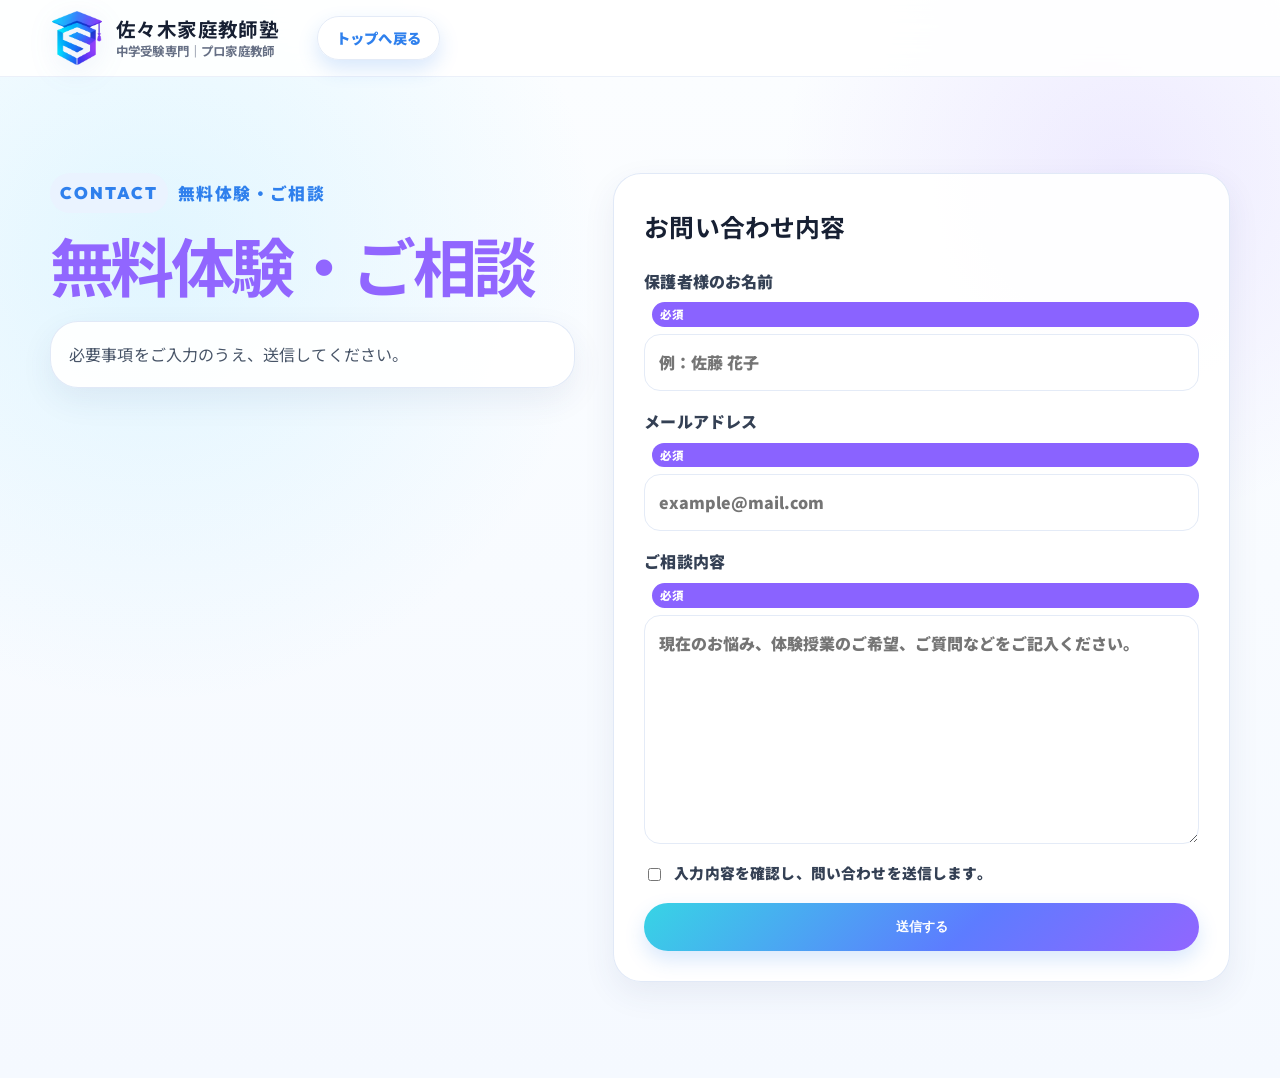
==== contact.html @ 63875e51 "Add files via upload" ====
<!DOCTYPE html>
<html lang="ja">
<head>
  <meta charset="UTF-8">
  <meta name="viewport" content="width=device-width, initial-scale=1.0, viewport-fit=cover">
  <title>無料体験・ご相談｜佐々木家庭教師塾</title>
  <meta name="description" content="佐々木家庭教師塾への無料体験・ご相談フォームです。中学受験の現在地や志望校、学習のお悩みをご相談ください。">
  <meta name="robots" content="noindex,follow">
  <link rel="preconnect" href="https://fonts.googleapis.com">
  <link rel="preconnect" href="https://fonts.gstatic.com" crossorigin>
  <link href="https://fonts.googleapis.com/css2?family=Noto+Sans+JP:wght@400;500;700;800;900&family=Outfit:wght@500;600;700;800;900&display=swap" rel="stylesheet">
  <link rel="icon" href="images/favicon.webp" type="image/png">
  <link rel="apple-touch-icon" href="images/favicon.webp">
  <link rel="stylesheet" href="css/style.css">
  <link rel="stylesheet" href="css/contact.css">
</head>
<body class="contact-page">
  <header class="site-header">
    <div class="container header-inner">
      <a href="index.html" class="brand" aria-label="トップへ戻る">
        <img src="images/logo-sasaki.webp" alt="" class="brand-mark" width="48" height="48" decoding="async">
        <span class="brand-text"><strong>佐々木家庭教師塾</strong><small>中学受験専門｜プロ家庭教師</small></span>
      </a>
      <a href="index.html" class="button button-small button-ghost">トップへ戻る</a>
    </div>
  </header>

  <main class="section contact-main">
    <div class="container contact-grid">
      <section class="contact-intro reveal">
        <p class="eyebrow"><span>CONTACT</span> 無料体験・ご相談</p>
        <h1><span>無料体験・ご相談</span></h1>
        <div class="contact-note">必要事項をご入力のうえ、送信してください。</div>
      </section>

      <section class="form-card reveal delay-1" aria-labelledby="form-title">
        <h2 id="form-title">お問い合わせ内容</h2>
        <form id="contact-form" class="contact-form" action="https://api.web3forms.com/submit" method="POST">
          <!-- Web3Formsで取得したAccess Keyに差し替えてください -->
          <input type="hidden" name="access_key" value="73016413-8241-427d-9954-6d50a6bc8e5d">
          <input type="hidden" name="subject" value="【佐々木家庭教師塾LP】無料体験・ご相談フォームからのお問い合わせ">
          <input type="hidden" name="from_name" value="佐々木家庭教師塾 LP">
          <input type="hidden" name="redirect" value="https://chugakujuken-sasaki.github.io/thanks.html">
          <input type="checkbox" name="botcheck" class="hp-field" tabindex="-1" autocomplete="off" aria-hidden="true">

          <label>保護者様のお名前<span>必須</span>
            <input type="text" name="name" required autocomplete="name" placeholder="例：佐藤 花子">
          </label>
          <label>メールアドレス<span>必須</span>
            <input type="email" name="email" required autocomplete="email" placeholder="example@mail.com">
          </label>
          <label>ご相談内容<span>必須</span>
            <textarea name="message" required rows="7" placeholder="現在のお悩み、体験授業のご希望、ご質問などをご記入ください。"></textarea>
          </label>
          <label class="check"><input type="checkbox" required> 入力内容を確認し、問い合わせを送信します。</label>
          <button type="submit" class="button button-primary">送信する</button>
          <p id="form-result" class="form-status" hidden aria-live="polite"></p>
</form>
      </section>
    </div>
  </main>
  <script src="js/script.js"></script>
</body>
</html>
---- css/style.css ----
:root{--bg:#fbfdff;--soft:#f2f7ff;--card:#fff;--text:#172033;--muted:#667085;--line:#e4ebf7;--blue:#2f80ed;--sky:#6ed7ff;--cyan:#22c7c9;--purple:#8a63ff;--orange:#ffb44d;--yellow:#ffe36d;--green:#46d39a;--shadow:0 20px 55px rgba(48,65,120,.12);--shadow-soft:0 12px 32px rgba(48,65,120,.08);--radius:28px;--container:1180px}*{box-sizing:border-box}html{scroll-behavior:smooth}body{margin:0;background:linear-gradient(180deg,#fbfdff 0%,#f7fbff 48%,#fff 100%);color:var(--text);font-family:"Noto Sans JP",system-ui,-apple-system,BlinkMacSystemFont,"Segoe UI",sans-serif;line-height:1.8;letter-spacing:.01em}img{max-width:100%;height:auto}a{color:inherit;text-decoration:none}p,h1,h2,h3{margin-top:0}p{color:var(--muted)}.container{width:min(calc(100% - 40px),var(--container));margin-inline:auto}.section{padding:96px 0;position:relative}.section-soft{background:linear-gradient(180deg,rgba(242,247,255,.72),rgba(255,255,255,.4))}.skip-link{position:absolute;left:12px;top:-60px;z-index:1000;background:#fff;padding:10px 14px;border-radius:12px;box-shadow:var(--shadow)}.skip-link:focus{top:12px}.site-header{position:sticky;top:0;z-index:100;background:rgba(255,255,255,.82);backdrop-filter:blur(18px);border-bottom:1px solid rgba(228,235,247,.75)}.header-inner{min-height:76px;display:flex;align-items:center;gap:22px}.brand{display:flex;align-items:center;gap:12px;min-width:245px}.brand-mark{width:48px;height:48px;filter:drop-shadow(0 8px 15px rgba(47,128,237,.16))}.brand-text{display:grid;line-height:1.25}.brand-text strong{font-size:1.22rem;letter-spacing:.02em}.brand-text small{margin-top:3px;color:var(--muted);font-size:.78rem;font-weight:700}.pc-nav{display:flex;align-items:center;gap:20px;margin-left:auto;color:#344054;font-size:.91rem;font-weight:800}.pc-nav a{position:relative;padding:8px 0}.pc-nav a:after{content:"";position:absolute;left:0;right:100%;bottom:2px;height:3px;border-radius:99px;background:linear-gradient(90deg,var(--blue),var(--purple));transition:right .25s ease}.pc-nav a:hover:after{right:0}.button{display:inline-flex;align-items:center;justify-content:center;gap:.5em;border:0;border-radius:999px;padding:15px 24px;background:linear-gradient(135deg,var(--blue),var(--purple));color:#fff;font-weight:900;box-shadow:0 14px 30px rgba(47,128,237,.25);transition:transform .2s ease,box-shadow .2s ease,filter .2s ease;cursor:pointer;line-height:1.35}.button:hover{transform:translateY(-2px);box-shadow:0 18px 38px rgba(47,128,237,.32);filter:saturate(1.08)}.button-small{padding:11px 18px;font-size:.9rem}.button-yellow{background:linear-gradient(135deg,#fff176,var(--yellow));color:#273047;box-shadow:0 14px 30px rgba(255,227,109,.28)}.button-ghost{background:#fff;color:var(--blue);border:1px solid var(--line);box-shadow:var(--shadow-soft)}.menu-toggle{display:none}.mobile-nav{display:none}.eyebrow,.section-label{display:inline-flex;align-items:center;gap:10px;margin-bottom:16px;color:var(--blue);font-size:.9rem;font-weight:900;letter-spacing:.08em}.eyebrow span{font-family:"Outfit",sans-serif;background:#eaf3ff;color:var(--blue);border-radius:999px;padding:5px 10px;letter-spacing:.12em}.section-label:before{content:"";width:34px;height:3px;border-radius:999px;background:linear-gradient(90deg,var(--blue),var(--purple))}.section-label.white{color:#fff}.section-label.white:before{background:#fff}.section-heading{max-width:850px;margin-bottom:38px}.section-heading h2,.philosophy-copy h2,.achievement-copy h2{font-size:clamp(2rem,3vw,3.35rem);line-height:1.32;letter-spacing:-.035em;margin-bottom:0}.section-heading span,.philosophy-copy h2 span,.achievement-copy h2 span,.contact-intro h1 span{color:var(--purple)}.hero{overflow:hidden;padding:80px 0 92px}.hero-bg-shape{position:absolute;inset:0;background:radial-gradient(circle at 9% 18%,rgba(110,215,255,.28),transparent 30%),radial-gradient(circle at 80% 18%,rgba(138,99,255,.18),transparent 28%),linear-gradient(180deg,#f7fbff 0%,#fff 100%);z-index:-2}.hero:after{content:"";position:absolute;right:-120px;top:130px;width:360px;height:360px;background:linear-gradient(135deg,rgba(255,228,109,.34),rgba(110,215,255,.22));clip-path:polygon(46% 0,100% 30%,82% 100%,9% 84%,0 22%);z-index:-1}.hero-grid{display:grid;grid-template-columns:minmax(0,1.04fr) minmax(420px,.96fr);gap:46px;align-items:center}.hero-copy h1{font-size:clamp(2.7rem,5vw,5.1rem);line-height:1.06;letter-spacing:-.065em;margin-bottom:22px;font-weight:900}.hero-copy h1 em{font-style:normal;color:var(--purple);font-weight:900}.hero-line{display:inline-block;white-space:nowrap}.hero-highlight{position:relative;z-index:1}.hero-highlight:after{content:"";position:absolute;left:-.1em;right:-.1em;bottom:.05em;height:.34em;background:rgba(255,227,109,.78);border-radius:999px;z-index:-1}.hero-lead{max-width:660px;font-size:1.09rem;color:#475467}.hero-stats{display:grid;grid-template-columns:repeat(3,minmax(0,1fr));gap:12px;margin:28px 0}.stat-card{display:flex;align-items:center;gap:12px;padding:14px;border:1px solid var(--line);border-radius:22px;background:rgba(255,255,255,.82);box-shadow:var(--shadow-soft)}.stat-icon-image{width:42px;height:42px;flex:0 0 42px}.stat-card strong{display:block;font-size:.84rem;color:#667085}.stat-card span{display:block;font-weight:900;line-height:1.35}.hero-actions{display:flex;flex-wrap:wrap;gap:14px;align-items:center}.action-note{margin:12px 0 0;font-size:.92rem}.visual-stage{position:relative;width:100%;isolation:isolate}.visual-bg,.visual-people{display:block;width:100%;height:auto}.visual-bg{position:relative;z-index:1}.visual-people{position:absolute;inset:0;z-index:2}.visual-stage-hero{max-width:720px;margin-inline:auto}.hero-visual{position:relative}.hero-visual-mobile{display:none}.visual-badge{position:absolute;z-index:4;background:#fff;border:1px solid var(--line);border-radius:999px;padding:9px 15px;font-weight:900;box-shadow:var(--shadow-soft);font-size:.9rem}.badge-1{left:8%;top:10%;color:var(--blue)}.badge-2{right:9%;top:17%;color:var(--purple)}.badge-3{right:20%;bottom:9%;color:#15936a}.concerns-grid,.strength-grid{display:grid;grid-template-columns:repeat(4,minmax(0,1fr));gap:18px}.strength-grid{grid-template-columns:repeat(3,minmax(0,1fr))}.mini-card,.strength-card,.subject-detail,.testimonial-card,.faq-list details,.form-card,.contact-note{background:rgba(255,255,255,.92);border:1px solid var(--line);border-radius:var(--radius);box-shadow:var(--shadow-soft)}.mini-card,.strength-card{padding:24px;transition:transform .25s ease,box-shadow .25s ease}.mini-card:hover,.strength-card:hover,.subject-detail:hover{transform:translateY(-4px);box-shadow:var(--shadow)}.mini-card h3,.strength-card h3{font-size:1.15rem;margin-bottom:10px}.mini-card p,.strength-card p{margin-bottom:0}.icon-wrap{width:62px;height:62px;border-radius:22px;display:grid;place-items:center;margin-bottom:18px}.icon-wrap.blue{background:#eaf3ff}.icon-wrap.cyan{background:#e8fbfb}.icon-wrap.purple{background:#f2efff}.icon-wrap.orange,.icon-wrap.gold{background:#fff5db}.icon-image{width:42px;height:42px;object-fit:contain}.featured{outline:3px solid rgba(255,227,109,.52)}.philosophy-grid{display:grid;grid-template-columns:1fr .88fr;gap:54px;align-items:center}.philosophy-copy>p{font-size:1.05rem}.feature-pills{display:flex;flex-wrap:wrap;gap:12px;margin-top:24px}.pill{display:inline-flex;align-items:center;gap:8px;padding:10px 14px;background:#fff;border:1px solid var(--line);border-radius:999px;font-weight:900;box-shadow:var(--shadow-soft)}.pill-icon{width:28px;height:28px}.visual-stage-philosophy{max-width:560px;margin:auto}.subject-accordion-grid{display:grid;grid-template-columns:repeat(2,minmax(0,1fr));gap:18px}.subject-detail{overflow:hidden;transition:transform .25s ease,box-shadow .25s ease}.subject-detail summary{display:flex;align-items:center;justify-content:space-between;gap:18px;cursor:pointer;list-style:none;padding:22px}.subject-detail summary::-webkit-details-marker{display:none}.subject-summary-main{display:flex;align-items:center;gap:14px}.subject-icon{width:56px;height:56px;object-fit:contain;filter:drop-shadow(0 8px 14px rgba(47,128,237,.12))}.subject-summary-main strong{display:block;font-size:1.5rem;line-height:1.12}.subject-summary-main em{display:block;margin-top:5px;color:var(--muted);font-style:normal;font-weight:800;font-size:.93rem}.detail-button{min-width:94px;display:inline-flex;align-items:center;justify-content:center;padding:9px 13px;border-radius:999px;color:var(--purple);background:#f4f0ff;font-weight:900;font-size:.84rem}.detail-button:before{content:attr(data-closed)}.subject-detail[open] .detail-button{color:#fff;background:linear-gradient(90deg,var(--blue),var(--purple))}.subject-detail[open] .detail-button:before{content:attr(data-open)}.subject-detail-body{padding:0 24px 24px;color:var(--muted)}.subject-detail-body p{margin-bottom:12px}.subject-detail-body ul{margin:0;padding-left:1.25em;color:#344054;font-weight:700}.subject-detail-body li+li{margin-top:6px}.achievements{background:linear-gradient(135deg,#f8fbff,#fff7df)}.achievement-wrap{display:grid;grid-template-columns:1.1fr .9fr;gap:34px;align-items:center}.school-list{font-weight:800;color:#344054;background:#fff;border:1px solid var(--line);border-radius:24px;padding:22px;box-shadow:var(--shadow-soft)}.achievement-stats{display:grid;grid-template-columns:repeat(2,minmax(0,1fr));gap:16px}.big-stat{padding:28px;background:#fff;border:1px solid var(--line);border-radius:28px;text-align:center;box-shadow:var(--shadow-soft)}.big-stat strong{display:block;font-family:"Outfit",sans-serif;font-size:clamp(3.5rem,8vw,6rem);line-height:.9;color:var(--blue)}.big-stat.accent strong{color:var(--purple)}.big-stat span{font-weight:900}.testimonial-list{display:grid;gap:18px}.testimonial-card{display:grid;grid-template-columns:120px 1fr;gap:22px;align-items:start;padding:24px;overflow:hidden}.testimonial-image{width:120px;height:120px;border-radius:999px;object-fit:cover;object-position:center bottom;box-shadow:0 0 0 1px var(--line);transform:scale(1.08) translateY(4px);transform-origin:center bottom;background:#fff}.testimonial-body h3{font-size:1.18rem;margin-bottom:8px}.testimonial-body p{margin-bottom:10px}.testimonial-label{display:inline-flex;color:var(--purple);font-weight:900}.faq-list{display:grid;gap:14px}.faq-list details{padding:0 22px}.faq-list summary{cursor:pointer;list-style:none;padding:20px 38px 20px 0;font-weight:900;position:relative}.faq-list summary::-webkit-details-marker{display:none}.faq-list summary:after{content:'+';position:absolute;right:0;top:50%;transform:translateY(-50%);font-size:1.7rem;color:var(--purple);font-family:"Outfit",sans-serif}.faq-list details[open] summary:after{content:'−'}.faq-list details p{padding-bottom:20px;margin:0}.cta-footer{background:linear-gradient(110deg,var(--blue),var(--purple));color:#fff;overflow:hidden}.cta-inner{display:grid;grid-template-columns:210px 1fr auto;gap:28px;align-items:center;min-height:255px;padding-block:34px}.cta-illustration{position:relative;height:100%}.cta-illustration img{position:absolute;left:0;bottom:-34px;width:210px;max-width:none}.cta-copy h2{font-size:clamp(1.8rem,2.5vw,3rem);line-height:1.25;margin-bottom:16px;color:#fff}.cta-copy p{color:#fff}.cta-tags{display:flex;flex-wrap:wrap;gap:10px}.cta-tags span{background:rgba(255,255,255,.16);padding:9px 13px;border-radius:999px;font-weight:900}.cta-actions{display:flex;flex-direction:column;gap:12px;align-items:flex-end}.text-link{color:#fff;text-decoration:underline;text-underline-offset:4px;font-weight:800}.copyright{margin:0;padding:0 20px 22px;text-align:center;color:rgba(255,255,255,.7);font-size:.82rem}.reveal{opacity:1;transform:none;transition:opacity .7s ease,transform .7s ease}.js-enabled .reveal:not(.is-visible){opacity:0;transform:translateY(24px)}.reveal.delay-1{transition-delay:.13s}.reveal.is-visible{opacity:1;transform:none}.contact-main{min-height:calc(100vh - 76px);background:radial-gradient(circle at 12% 18%,rgba(110,215,255,.22),transparent 32%),linear-gradient(180deg,#fbfdff,#f4f8ff)}.contact-grid{display:grid;grid-template-columns:.9fr 1.1fr;gap:38px;align-items:start}.contact-intro h1{font-size:clamp(2.35rem,5vw,4.4rem);line-height:1.12;letter-spacing:-.055em;margin-bottom:20px}.contact-intro p{font-size:1.05rem}.contact-note{padding:18px;color:#475467}.form-card{padding:30px}.form-card h2{font-size:1.55rem;margin-bottom:18px}.contact-form{display:grid;gap:16px}.contact-form label{display:grid;gap:7px;font-weight:900;color:#344054}.contact-form label span{display:inline-block;margin-left:8px;color:#fff;background:var(--purple);border-radius:999px;padding:2px 8px;font-size:.72rem;vertical-align:middle}.contact-form input,.contact-form textarea,.contact-form select{width:100%;border:1px solid var(--line);border-radius:16px;background:#fff;padding:13px 14px;font:inherit;color:var(--text);outline:none;transition:border .2s ease,box-shadow .2s ease}.contact-form input:focus,.contact-form textarea:focus,.contact-form select:focus{border-color:var(--blue);box-shadow:0 0 0 4px rgba(47,128,237,.12)}.form-row{display:grid;grid-template-columns:1fr 1fr;gap:14px}.check{display:flex!important;grid-template-columns:auto 1fr!important;align-items:flex-start;gap:10px!important;font-size:.92rem}.check input{width:auto;margin-top:.5em}.hp-field{display:none!important}.form-help{font-size:.86rem;margin:0}.contact-page .site-header{position:sticky}@media (max-width:1100px){.pc-nav,.header-cta{display:none}.menu-toggle{display:inline-flex;flex-direction:column;gap:5px;justify-content:center;align-items:center;margin-left:auto;width:46px;height:46px;border:1px solid var(--line);border-radius:16px;background:#fff}.menu-toggle span{width:20px;height:2px;background:#243047;border-radius:99px;transition:.25s}.menu-toggle[aria-expanded="true"] span:nth-child(1){transform:translateY(7px) rotate(45deg)}.menu-toggle[aria-expanded="true"] span:nth-child(2){opacity:0}.menu-toggle[aria-expanded="true"] span:nth-child(3){transform:translateY(-7px) rotate(-45deg)}.mobile-nav{display:none;flex-direction:column;padding:8px 20px 18px;background:rgba(255,255,255,.96);border-top:1px solid var(--line)}.mobile-nav.is-open{display:flex}.mobile-nav a{padding:13px 4px;border-bottom:1px solid #eef2fb;font-weight:900}.mobile-cta{margin-top:10px;text-align:center;border-radius:999px;background:linear-gradient(135deg,var(--blue),var(--purple));color:#fff!important}.hero-grid,.philosophy-grid,.achievement-wrap,.cta-inner,.contact-grid{grid-template-columns:1fr}.hero-copy{max-width:780px}.hero-visual-desktop{max-width:720px;margin:auto}.concerns-grid{grid-template-columns:repeat(2,minmax(0,1fr))}.cta-actions{align-items:flex-start}.cta-illustration{height:170px}.cta-illustration img{width:178px;bottom:-20px}}@media (max-width:760px){.container{width:min(calc(100% - 28px),var(--container))}.section{padding:68px 0}.header-inner{min-height:66px}.brand{min-width:0}.brand-mark{width:42px;height:42px}.brand-text strong{font-size:1.02rem}.brand-text small{font-size:.7rem}.hero{padding:56px 0 70px}.hero-grid{gap:20px}.hero-copy h1{font-size:clamp(2.35rem,10.4vw,3.9rem);line-height:1.08;letter-spacing:-.06em}.hero-lead{font-size:1rem}.hero-visual-desktop{display:none}.hero-visual-mobile{display:block;margin:20px 0}.hero-stats,.concerns-grid,.strength-grid,.subject-accordion-grid,.achievement-stats{grid-template-columns:1fr}.stat-card{padding:12px}.hero-actions{display:grid;grid-template-columns:1fr}.button{width:100%;padding:15px 18px}.section-heading h2,.philosophy-copy h2,.achievement-copy h2{font-size:clamp(1.85rem,7.7vw,2.65rem)}.mini-card,.strength-card{padding:20px;border-radius:24px}.subject-detail summary{align-items:flex-start;flex-direction:column;padding:18px}.detail-button{width:100%}.subject-detail-body{padding:0 18px 20px}.testimonial-card{grid-template-columns:82px 1fr;gap:14px;padding:16px;border-radius:24px}.testimonial-image{width:82px;height:82px}.testimonial-body h3{font-size:1.02rem}.testimonial-body p{font-size:.92rem;line-height:1.65}.testimonial-label{font-size:.86rem}.cta-inner{padding-block:28px}.cta-illustration{display:none}.cta-tags span{font-size:.88rem}.form-card{padding:20px}.form-row{grid-template-columns:1fr}.contact-intro h1{font-size:clamp(2.15rem,10vw,3.2rem)}}@media (max-width:390px){.hero-copy h1{font-size:2.18rem}.hero-line{white-space:normal}.brand-text small{display:none}.subject-summary-main strong{font-size:1.28rem}.subject-icon{width:48px;height:48px}}@media (prefers-reduced-motion:reduce){*,*:before,*:after{scroll-behavior:auto!important;transition:none!important;animation:none!important}.reveal,.js-enabled .reveal:not(.is-visible){opacity:1;transform:none}}

/* refinement patch: 2026-05-08 */
.keep-line{display:inline-block;color:inherit!important;white-space:nowrap}.accent-text{color:var(--purple)!important}.sp-only{display:none}.hero-copy h1{letter-spacing:-.038em;font-feature-settings:"palt" 1;line-height:1.08}.hero-highlight:after{display:none}.hero-copy h1 em{letter-spacing:-.025em}.hero-grid{grid-template-columns:minmax(0,1.02fr) minmax(390px,.98fr);gap:58px}.hero-copy{position:relative;z-index:3}.hero-visual{z-index:1}.hero-visual-desktop{padding-top:16px}.visual-stage-hero{max-width:650px}.visual-badge{display:none!important}.hero-lead .keep-line{margin-right:.12em}.button{position:relative;overflow:hidden;box-shadow:0 9px 20px rgba(47,128,237,.18)}.button:hover{box-shadow:0 12px 26px rgba(47,128,237,.24)}.button-primary:after,.button-yellow:after{content:"";position:absolute;inset:-35% auto -35% -45%;width:38%;transform:skewX(-22deg);background:linear-gradient(90deg,transparent,rgba(255,255,255,.55),transparent);opacity:0;transition:left .55s ease,opacity .2s ease}.button-primary:hover:after,.button-yellow:hover:after{left:120%;opacity:1}.button-primary{animation:ctaFloat 3.8s ease-in-out infinite}.button-primary:hover{animation-play-state:paused}.hero-actions{margin-bottom:16px}.action-note{margin-top:0}.subject-accordion-grid{align-items:start}.subject-detail{align-self:start}.subject-detail:hover{transform:translateY(-2px);box-shadow:0 12px 30px rgba(48,65,120,.09)}.subject-detail[open]{box-shadow:0 16px 38px rgba(48,65,120,.12)}.big-stat strong{font-variant-numeric:tabular-nums;display:inline-block;min-width:2.35em;transition:transform .25s ease}.big-stat.is-counted strong{transform:translateY(-2px)}@keyframes ctaFloat{0%,100%{transform:translateY(0)}50%{transform:translateY(-2px)}}@media (max-width:1100px){.hero-grid{gap:30px}.hero-visual-desktop{max-width:640px}.visual-stage-hero{max-width:620px}}@media (max-width:760px){.hero-copy h1{letter-spacing:-.036em}.hero-lead{line-height:1.85}.hero-lead .keep-line{display:inline}.hero-visual-mobile{margin:22px auto 18px;max-width:520px;clear:both}.section-heading h2 .keep-line{display:inline-block}.button-primary{animation:none}.button{box-shadow:0 7px 17px rgba(47,128,237,.16)}.button:hover{box-shadow:0 9px 20px rgba(47,128,237,.2)}}@media (max-width:430px){.hero-copy h1{font-size:clamp(2.28rem,9.9vw,3.1rem);letter-spacing:-.032em}.hero-line{white-space:nowrap}.section-heading h2{line-height:1.42}.section-heading h2 .keep-line{white-space:normal}.section-heading h2 .accent-text{display:inline-block;white-space:nowrap}.concerns .section-heading h2 .keep-line:first-child{white-space:nowrap;font-size:.92em}.concerns .section-heading h2{font-size:clamp(1.72rem,7vw,2.2rem)}}@media (max-width:370px){.hero-line{white-space:normal}.concerns .section-heading h2 .keep-line:first-child{white-space:normal}}@media (prefers-reduced-motion:reduce){.button-primary{animation:none!important}.button-primary:after,.button-yellow:after{display:none!important}}
@media (max-width:430px){.concerns .section-heading h2 .keep-line:last-child{white-space:nowrap}}


/* refinement patch: 2026-05-08 v4 */
/* CTA: normal state shines every few seconds; hover slowly sinks like a soft press. */
.button-primary,
.button-yellow,
.header-cta,
.mobile-cta{
  position:relative;
  overflow:hidden;
  transform:translateY(0);
  transition:transform .48s cubic-bezier(.2,.8,.2,1), box-shadow .48s ease, filter .48s ease;
}
.button-primary,
.header-cta{
  animation:none!important;
}
.button-primary::after,
.button-yellow::after,
.header-cta::after,
.mobile-cta::after{
  content:"";
  position:absolute;
  top:-42%;
  bottom:-42%;
  left:-55%;
  width:38%;
  transform:skewX(-22deg);
  background:linear-gradient(90deg,transparent,rgba(255,255,255,.62),transparent);
  opacity:0;
  pointer-events:none;
  animation:ctaShine 5.8s ease-in-out infinite;
}
.header-cta::after,
.mobile-cta::after{background:linear-gradient(90deg,transparent,rgba(255,255,255,.5),transparent)}
.button-primary:hover,
.button-yellow:hover,
.header-cta:hover,
.mobile-cta:hover{
  transform:translateY(2px);
  box-shadow:0 6px 15px rgba(47,128,237,.18);
  filter:saturate(1.03);
}
.button-yellow:hover{box-shadow:0 6px 15px rgba(255,186,66,.18)}
.button-primary:hover::after,
.button-yellow:hover::after,
.header-cta:hover::after,
.mobile-cta:hover::after{
  animation-play-state:paused;
  opacity:0;
}
@keyframes ctaShine{
  0%,68%{left:-55%;opacity:0}
  74%{opacity:.72}
  86%{left:120%;opacity:0}
  100%{left:120%;opacity:0}
}

/* Achievement counters: keep numeric glyphs visually centered while counting. */
.achievement-stats{align-items:stretch}
.big-stat{
  display:flex;
  flex-direction:column;
  align-items:center;
  justify-content:center;
}
.big-stat strong{
  display:block!important;
  width:3ch;
  min-width:0!important;
  margin-inline:auto;
  text-align:center;
  font-variant-numeric:tabular-nums;
  letter-spacing:-.025em;
  transform:translateX(0);
}
.big-stat span{
  display:block;
  width:100%;
  text-align:center;
}
.big-stat.is-counted strong{transform:translateY(-2px)}

/* Web3Forms contact status */
.form-status{
  margin:14px 0 0;
  padding:12px 14px;
  border-radius:16px;
  background:#f4f8ff;
  color:#344054;
  border:1px solid var(--line);
  font-weight:800;
}
.form-status.is-success{background:#ecfff7;color:#107a55;border-color:#b8f2d8}
.form-status.is-error{background:#fff4f4;color:#b42318;border-color:#ffd0d0}
.form-card .setup-note{
  margin-top:14px;
  font-size:.86rem;
  line-height:1.65;
  color:#667085;
}
@media (max-width:760px){
  .button-primary::after,.button-yellow::after,.header-cta::after,.mobile-cta::after{animation-duration:6.6s}
}
@media (prefers-reduced-motion:reduce){
  .button-primary::after,.button-yellow::after,.header-cta::after,.mobile-cta::after{animation:none!important;display:none!important}
  .button-primary:hover,.button-yellow:hover,.header-cta:hover,.mobile-cta:hover{transform:none!important}
}


/* visual refresh patch: 2026-05-08 v5 */
:root{
  --teal:#37d4e5;
  --indigo:#5d7cff;
  --violet:#9166ff;
  --magenta:#ca64ff;
}
body{
  background:
    radial-gradient(circle at 14% 10%, rgba(83,215,240,.12), transparent 20%),
    radial-gradient(circle at 86% 8%, rgba(145,102,255,.10), transparent 20%),
    linear-gradient(180deg,#fbfdff 0%,#f7fbff 46%,#fff 100%);
}
.site-header{
  background:rgba(255,255,255,.88);
  backdrop-filter:blur(20px);
}
.brand-mark{
  filter:drop-shadow(0 10px 16px rgba(72,126,255,.14));
}
.button,
.header-cta,
.mobile-cta{
  background:linear-gradient(135deg,var(--teal) 0%, var(--indigo) 58%, var(--violet) 100%);
}
.button-ghost{
  background:rgba(255,255,255,.92);
}
.button-yellow{
  background:linear-gradient(135deg,#ffe86a 0%, #ffc748 100%);
  box-shadow:0 14px 30px rgba(255,201,72,.25);
}
.hero,.philosophy,.cta-footer{position:relative;overflow:hidden;isolation:isolate;}
.hero .container,.philosophy .container,.cta-footer .container{position:relative;z-index:2;}
.levelup-layer{position:absolute;inset:0;z-index:1;pointer-events:none;}
.pixel-arrow{
  position:absolute;
  width:84px;
  height:84px;
  opacity:.16;
  filter:drop-shadow(0 4px 10px rgba(82,104,186,.1));
  animation:pixelLift 12.5s ease-in-out infinite;
  will-change:transform,opacity;
}
.pixel-arrow::before{
  content:"";
  position:absolute;
  left:0;top:0;
  width:10px;height:10px;
  border-radius:2px;
  background:currentColor;
  box-shadow:
    12px 12px 0 currentColor,
    24px 24px 0 currentColor,
    36px 36px 0 currentColor,
    36px 24px 0 currentColor,
    36px 12px 0 currentColor,
    48px 24px 0 currentColor,
    60px 24px 0 currentColor,
    24px 36px 0 currentColor,
    24px 48px 0 currentColor;
}
.pixel-arrow.mint{color:rgba(55,212,229,.82);}
.pixel-arrow.violet{color:rgba(172,111,255,.78);}
.arrow-hero-1{left:60%;top:8%;animation-delay:-1.8s;transform:scale(1.05);}
.arrow-hero-2{right:5%;bottom:15%;animation-delay:-6s;transform:scale(.92);}
.arrow-hero-3{left:8%;bottom:17%;animation-delay:-9.2s;transform:scale(.72);}
.arrow-philo-1{right:9%;top:12%;animation-delay:-3.3s;transform:scale(.82);}
.arrow-philo-2{left:4%;bottom:14%;animation-delay:-7.6s;transform:scale(.7);}
.arrow-footer-1{left:6%;top:18%;animation-delay:-2.8s;transform:scale(.72);opacity:.14;}
.arrow-footer-2{right:7%;bottom:14%;animation-delay:-8.5s;transform:scale(.88);opacity:.15;}
@keyframes pixelLift{
  0%{transform:translate3d(-10px,14px,0) scale(var(--s,1));opacity:0;}
  16%{opacity:.09;}
  50%{opacity:.22;}
  100%{transform:translate3d(14px,-14px,0) scale(calc(var(--s,1) * 1.03));opacity:0;}
}
.hero-bg-shape{
  background:
    radial-gradient(circle at 9% 18%,rgba(110,215,255,.22),transparent 30%),
    radial-gradient(circle at 76% 18%,rgba(138,99,255,.16),transparent 28%),
    linear-gradient(180deg,#f8fbff 0%,#fff 100%);
}
.hero:after{
  width:380px;height:380px;right:-136px;top:118px;
  background:linear-gradient(135deg,rgba(120,234,242,.16),rgba(145,102,255,.14));
  opacity:.9;
}
.visual-stage-hero,
.visual-stage-philosophy{
  overflow:visible;
}
.visual-stage-hero::before,
.visual-stage-philosophy::before,
.visual-stage-hero::after,
.visual-stage-philosophy::after{
  content:"";
  position:absolute;
  inset:0;
  pointer-events:none;
}
.visual-stage-hero::before{
  inset:12% 9% 12% 11%;
  z-index:0;
  clip-path:polygon(16% 8%, 82% 2%, 96% 18%, 88% 88%, 26% 96%, 6% 74%, 4% 24%);
  background:
    radial-gradient(circle at 25% 45%, rgba(84,217,232,.42), transparent 34%),
    radial-gradient(circle at 74% 18%, rgba(141,103,255,.28), transparent 30%),
    linear-gradient(135deg, rgba(109,219,241,.12), rgba(255,255,255,.05));
}
.visual-stage-hero::after{
  inset:18% 13% 16% 15%;
  z-index:0;
  clip-path:polygon(20% 8%, 80% 4%, 90% 22%, 84% 80%, 30% 92%, 10% 68%, 8% 22%);
  background:
    linear-gradient(135deg, rgba(255,255,255,.55), rgba(207,244,255,.12)),
    radial-gradient(circle at 55% 22%, rgba(255,255,255,.7), transparent 22%);
  opacity:.9;
}
.visual-stage-philosophy::before{
  inset:14% 8% 12% 12%;
  z-index:0;
  clip-path:polygon(12% 14%, 74% 6%, 94% 22%, 88% 86%, 30% 94%, 10% 72%, 4% 32%);
  background:
    radial-gradient(circle at 28% 45%, rgba(84,217,232,.32), transparent 35%),
    radial-gradient(circle at 74% 16%, rgba(141,103,255,.24), transparent 26%),
    linear-gradient(135deg, rgba(109,219,241,.12), rgba(255,255,255,.05));
}
.visual-stage-philosophy::after{
  inset:20% 14% 16% 16%;
  z-index:0;
  clip-path:polygon(18% 12%, 78% 8%, 88% 24%, 82% 78%, 34% 88%, 12% 66%, 8% 26%);
  background:
    linear-gradient(135deg, rgba(255,255,255,.52), rgba(207,244,255,.08)),
    radial-gradient(circle at 50% 20%, rgba(255,255,255,.64), transparent 24%);
  opacity:.9;
}
.visual-bg{
  z-index:1;
  opacity:.96;
  filter:drop-shadow(0 16px 28px rgba(82,108,180,.1));
}
.hero-people,.philosophy-people{
  z-index:2;
  filter:drop-shadow(0 14px 24px rgba(55,75,130,.12));
}
.stat-card,
.pill,
.school-list,
.big-stat,
.mini-card,
.strength-card,
.subject-detail,
.testimonial-card,
.faq-list details,
.form-card,
.contact-note{
  border-color:rgba(222,231,247,.9);
}
.icon-wrap{
  box-shadow:inset 0 0 0 1px rgba(102,136,230,.06);
}
.icon-wrap.blue{background:linear-gradient(180deg,#eef8ff,#f8fbff);}
.icon-wrap.cyan{background:linear-gradient(180deg,#e9fbff,#fbfdff);}
.icon-wrap.purple{background:linear-gradient(180deg,#f2efff,#fbfaff);}
.icon-wrap.orange,
.icon-wrap.gold{background:linear-gradient(180deg,#fff7df,#fffdf7);}
.subject-detail[open] .detail-button{
  background:linear-gradient(135deg,var(--teal),var(--violet));
}
.section-label:before,
.pc-nav a:after{
  background:linear-gradient(90deg,var(--teal),var(--violet));
}
.achievement-copy h2 span,
.section-heading span,
.philosophy-copy h2 span,
.contact-intro h1 span,
.accent-text{color:var(--violet)!important;}
.achievements{
  background:linear-gradient(180deg,#fbfdff,#fff);
}
.cta-footer{
  background:linear-gradient(92deg,#43d5dd 0%, #4587ff 37%, #8665ff 72%, #c468ff 100%);
}
.cta-footer::before{
  content:"";
  position:absolute;
  inset:0;
  z-index:0;
  background:
    radial-gradient(circle at 16% 18%, rgba(255,255,255,.16), transparent 24%),
    radial-gradient(circle at 84% 18%, rgba(255,255,255,.18), transparent 20%),
    linear-gradient(180deg, rgba(255,255,255,.08), rgba(255,255,255,0));
}
.cta-tags span{
  background:rgba(255,255,255,.15);
  border:1px solid rgba(255,255,255,.18);
}
.copyright{position:relative;z-index:1;color:rgba(255,255,255,.8);}
.contact-main{
  background:
    radial-gradient(circle at 12% 18%,rgba(110,215,255,.18),transparent 32%),
    radial-gradient(circle at 88% 10%,rgba(145,102,255,.12),transparent 24%),
    linear-gradient(180deg,#fbfdff,#f5f9ff);
}
@media (max-width:1100px){
  .arrow-hero-1{left:68%;top:6%;}
  .arrow-hero-2{right:3%;bottom:18%;}
}
@media (max-width:760px){
  .pixel-arrow{width:66px;height:66px;opacity:.12;}
  .pixel-arrow::before{width:8px;height:8px;box-shadow:10px 10px 0 currentColor,20px 20px 0 currentColor,30px 30px 0 currentColor,30px 20px 0 currentColor,30px 10px 0 currentColor,40px 20px 0 currentColor,50px 20px 0 currentColor,20px 30px 0 currentColor,20px 40px 0 currentColor;}
  .arrow-hero-1{left:auto;right:4%;top:13%;}
  .arrow-hero-2{display:none;}
  .arrow-hero-3{left:2%;bottom:20%;}
  .arrow-philo-2{display:none;}
  .visual-stage-hero::before{inset:12% 7% 10% 9%;}
  .visual-stage-hero::after{inset:18% 12% 15% 13%;}
  .visual-stage-philosophy::before{inset:13% 8% 12% 10%;}
  .visual-stage-philosophy::after{inset:20% 13% 16% 14%;}
  .cta-footer{background:linear-gradient(108deg,#43d5dd 0%, #4b89ff 43%, #8a66ff 74%, #c468ff 100%);}
}
@media (prefers-reduced-motion:reduce){
  .pixel-arrow{animation:none!important;opacity:.12!important;}
}

/* fix arrow scaling values */
.arrow-hero-1{--s:1.05;}
.arrow-hero-2{--s:.92;}
.arrow-hero-3{--s:.72;}
.arrow-philo-1{--s:.82;}
.arrow-philo-2{--s:.7;}
.arrow-footer-1{--s:.72;}
.arrow-footer-2{--s:.88;}


/* refinement patch v6: clearer NE arrows + logo refresh + softer character backdrops */
.pixel-arrow{
  opacity:.12;
}
.pixel-arrow::before{
  left:0;
  top:48px;
  width:12px;
  height:12px;
  border-radius:2px;
  background:currentColor;
  box-shadow:
    12px -12px 0 currentColor,
    24px -24px 0 currentColor,
    36px -36px 0 currentColor,
    48px -48px 0 currentColor,
    48px -36px 0 currentColor,
    48px -24px 0 currentColor,
    60px -48px 0 currentColor,
    72px -48px 0 currentColor,
    60px -36px 0 currentColor,
    36px -48px 0 currentColor;
}
.visual-stage-hero::before,
.visual-stage-hero::after,
.visual-stage-philosophy::before,
.visual-stage-philosophy::after{
  content:none;
}
.visual-bg{
  filter:drop-shadow(0 14px 26px rgba(68,92,170,.08));
  opacity:1;
}
.brand-mark{
  filter:drop-shadow(0 8px 14px rgba(77,108,190,.12));
}
@media (max-width:760px){
  .pixel-arrow::before{
    top:40px;
    width:10px;
    height:10px;
    box-shadow:
      10px -10px 0 currentColor,
      20px -20px 0 currentColor,
      30px -30px 0 currentColor,
      40px -40px 0 currentColor,
      40px -30px 0 currentColor,
      40px -20px 0 currentColor,
      50px -40px 0 currentColor,
      60px -40px 0 currentColor,
      50px -30px 0 currentColor,
      30px -40px 0 currentColor;
  }
}


/* v7 asset refresh: generated hero/philosophy backdrops + clearer animated arrows */
.brand-mark{width:54px;height:54px;object-fit:contain;}
.visual-bg.hero-bg,.visual-bg.philosophy-bg{width:100%;height:auto;object-fit:contain;}
.visual-stage-hero{max-width:700px;}
.visual-stage-philosophy{max-width:580px;}
.hero-people,.philosophy-people{filter:drop-shadow(0 14px 24px rgba(55,75,130,.10));}
.pixel-arrow{width:138px;height:68px;opacity:.20;background:linear-gradient(90deg, rgba(62,215,229,.0) 0%, rgba(62,215,229,.18) 18%, rgba(75,138,255,.20) 62%, rgba(191,104,255,.16) 100%);clip-path:polygon(0 36%, 58% 36%, 58% 14%, 100% 50%, 58% 86%, 58% 64%, 0 64%);border-radius:20px;filter:drop-shadow(0 8px 16px rgba(85,109,189,.10));animation:floatArrow 8.5s ease-in-out infinite;}
.pixel-arrow::before,.pixel-arrow::after{content:"";position:absolute;}
.pixel-arrow::before{left:-6px;top:29px;width:58px;height:10px;background:linear-gradient(90deg, rgba(255,255,255,0), rgba(255,255,255,.38), rgba(255,255,255,0));border-radius:999px;opacity:.45;}
.pixel-arrow::after{left:-16px;top:26px;width:38px;height:16px;background:radial-gradient(circle at 6px 8px, rgba(255,255,255,.44) 0 3px, transparent 3.5px),radial-gradient(circle at 18px 8px, rgba(255,255,255,.28) 0 2.6px, transparent 3px),radial-gradient(circle at 30px 8px, rgba(255,255,255,.16) 0 2px, transparent 2.5px);}
.pixel-arrow.mint,.pixel-arrow.violet{color:transparent;}
.arrow-hero-1,.arrow-hero-2,.arrow-hero-3,.arrow-philo-1,.arrow-philo-2,.arrow-footer-1,.arrow-footer-2{transform:rotate(-45deg) scale(var(--s,1));}
.arrow-hero-1{left:63%;top:8%;--s:1.0;--o:.18;}
.arrow-hero-2{right:4%;bottom:18%;--s:.76;--o:.15;opacity:.16;}
.arrow-hero-3{left:6%;bottom:16%;--s:.64;--o:.13;opacity:.14;}
.arrow-philo-1{right:8%;top:12%;--s:.78;--o:.15;opacity:.16;}
.arrow-philo-2{left:5%;bottom:12%;--s:.60;--o:.12;opacity:.13;}
.arrow-footer-1{left:8%;top:18%;--s:.62;--o:.14;opacity:.15;}
.arrow-footer-2{right:8%;bottom:18%;--s:.72;--o:.13;opacity:.14;}
@keyframes floatArrow{0%,100%{transform:rotate(-45deg) translate3d(0,0,0) scale(var(--s,1));opacity:var(--o,.18);}50%{transform:rotate(-45deg) translate3d(10px,-10px,0) scale(calc(var(--s,1) * 1.03));opacity:calc(var(--o,.18) + .05);}}
@media (max-width:760px){.brand-mark{width:46px;height:46px;}.pixel-arrow{width:100px;height:50px;opacity:.14;}.pixel-arrow::before{top:21px;width:42px;height:8px;}.pixel-arrow::after{top:18px;left:-10px;width:26px;height:12px;}.arrow-hero-2,.arrow-philo-2{display:none;}.arrow-hero-1{right:2%;left:auto;top:12%;}.arrow-hero-3{left:2%;bottom:14%;}}


/* v8 final client check adjustments */
.featured{outline:none!important;}
.strength-grid .strength-card:first-child{outline:none!important;}
.visual-bg.hero-bg{
  transform:none;
}
.visual-bg.philosophy-bg{
  transform:translate(-11%,8%) scale(1.08);
  transform-origin:center;
}
@media (max-width:760px){
  .visual-bg.philosophy-bg{transform:translate(-8%,10%) scale(1.12);}
}


/* v9 modal + philosophy layering fix */
.philosophy-grid{position:relative;}
.philosophy-copy,.achievement-copy,.section-heading{position:relative;z-index:2;}
.philosophy-visual{position:relative;z-index:1;overflow:hidden;}
.visual-stage-philosophy{overflow:hidden;isolation:isolate;}
.visual-bg.philosophy-bg{transform:translate(-6%,8%) scale(1.04);transform-origin:center;}
.philosophy-people{z-index:2;}
@media (max-width:760px){
  .visual-bg.philosophy-bg{transform:translate(-4%,8%) scale(1.08);}
}


/* v11 performance: background arrow animation removed */
.levelup-layer,.pixel-arrow{display:none!important;animation:none!important;}
.visual-bg.hero-bg,.visual-bg.philosophy-bg{will-change:auto;}

/* v12 restore philosophy layout sizing */
.visual-stage-philosophy{max-width:580px;}
.visual-bg.philosophy-bg{width:100%;height:auto;object-fit:contain;transform:translate(-6%,8%) scale(1.04);transform-origin:center;}
.visual-people.philosophy-people{width:100%;height:auto;}
@media (max-width:760px){.visual-bg.philosophy-bg{transform:translate(-4%,8%) scale(1.08);}}

/* v13 philosophy layout fix */
.philosophy{overflow:visible;}
.philosophy-grid{align-items:center;}
.philosophy-visual{position:relative;z-index:1;overflow:visible !important;}
.visual-stage-philosophy{max-width:580px;overflow:visible !important;isolation:isolate;padding:16px 20px 34px 22px;}
.visual-bg.philosophy-bg{width:100%;height:auto;object-fit:contain;transform:translate(0,4%) scale(1.01);transform-origin:center;filter:drop-shadow(0 16px 28px rgba(82,108,180,.10));}
.visual-people.philosophy-people{width:100%;height:auto;}
@media (max-width:760px){.visual-stage-philosophy{padding:10px 12px 26px 14px;}.visual-bg.philosophy-bg{transform:translate(0,4%) scale(1.02);}}

/* v14 mobile hero stats fix */
@media (max-width: 760px){
  .hero-stats{
    display:grid !important;
    grid-template-columns:1fr !important;
    gap:12px !important;
    width:100% !important;
    margin:24px 0 !important;
  }
  .hero-stats .stat-card{
    display:grid !important;
    grid-template-columns:52px minmax(0,1fr) !important;
    align-items:center !important;
    width:100% !important;
    min-width:0 !important;
    padding:14px 16px !important;
    border-radius:22px !important;
    overflow:visible !important;
  }
  .hero-stats .stat-card > div{
    min-width:0 !important;
    display:block !important;
  }
  .hero-stats .stat-card strong,
  .hero-stats .stat-card span{
    display:block !important;
    writing-mode:horizontal-tb !important;
    text-orientation:mixed !important;
    white-space:normal !important;
    word-break:keep-all !important;
    overflow-wrap:normal !important;
    line-height:1.45 !important;
    letter-spacing:.01em !important;
  }
  .hero-stats .stat-card strong{
    font-size:.82rem !important;
    color:#667085 !important;
  }
  .hero-stats .stat-card span{
    font-size:1rem !important;
    font-weight:900 !important;
  }
  .hero-stats .stat-icon-image{
    width:42px !important;
    height:42px !important;
    flex:none !important;
  }
}
@media (max-width: 390px){
  .hero-stats .stat-card{
    grid-template-columns:48px minmax(0,1fr) !important;
    padding:13px 14px !important;
  }
  .hero-stats .stat-card span{
    font-size:.96rem !important;
  }
}

#concerns-title span {
  color: inherit;
}

#concerns-title .keep-line {
  color: var(--text) !important;
}

#concerns-title .accent-text {
  color: var(--purple) !important;
}
/* v15 final mobile polish: iPhone SE layout, consistent margins, safe line breaks */
html, body {
  max-width: 100%;
  overflow-x: hidden;
}

img, svg, video, canvas {
  max-width: 100%;
}

.container,
.hero-copy,
.section-heading,
.philosophy-copy,
.achievement-copy,
.testimonial-body,
.subject-detail,
.mini-card,
.strength-card,
.faq-list details {
  min-width: 0;
}

@media (max-width: 760px) {
  .container {
    width: 100% !important;
    padding-inline: 20px !important;
    margin-inline: auto !important;
  }

  .section {
    padding: 64px 0 !important;
  }

  .section-heading {
    width: 100% !important;
    max-width: none !important;
    margin-bottom: 28px !important;
  }

  .section-heading h2,
  .philosophy-copy h2,
  .achievement-copy h2 {
    font-size: clamp(1.68rem, 7.1vw, 2.25rem) !important;
    line-height: 1.36 !important;
    letter-spacing: -0.028em !important;
    word-break: keep-all;
    overflow-wrap: anywhere;
  }

  .section-label,
  .eyebrow {
    max-width: 100%;
    line-height: 1.55;
    flex-wrap: wrap;
  }

  .site-header {
    overflow: hidden;
  }

  .header-inner {
    width: 100% !important;
    padding-inline: 16px !important;
    gap: 10px !important;
  }

  .brand {
    min-width: 0 !important;
    flex: 1 1 auto !important;
    max-width: calc(100% - 56px) !important;
    gap: 9px !important;
  }

  .brand-mark {
    width: 42px !important;
    height: 42px !important;
    flex: 0 0 42px !important;
  }

  .brand-text {
    min-width: 0 !important;
  }

  .brand-text strong {
    display: block;
    font-size: 1rem !important;
    white-space: nowrap;
    overflow: hidden;
    text-overflow: ellipsis;
  }

  .brand-text small {
    font-size: .68rem !important;
    white-space: nowrap;
    overflow: hidden;
    text-overflow: ellipsis;
  }

  .menu-toggle {
    flex: 0 0 46px;
    margin-left: 0 !important;
  }

  .mobile-nav {
    padding-inline: 20px !important;
  }

  .hero {
    padding: 48px 0 62px !important;
  }

  .hero-grid {
    display: grid !important;
    grid-template-columns: 1fr !important;
    gap: 18px !important;
  }

  .hero-copy {
    width: 100% !important;
    max-width: none !important;
  }

  .hero-copy h1 {
    font-size: clamp(2.05rem, 10vw, 3rem) !important;
    line-height: 1.12 !important;
    letter-spacing: -0.03em !important;
    margin-bottom: 18px !important;
  }

  .hero-line {
    white-space: nowrap !important;
  }

  .hero-lead {
    font-size: .98rem !important;
    line-height: 1.82 !important;
    max-width: 100% !important;
  }

  .hero-lead .keep-line {
    display: inline !important;
    white-space: normal !important;
  }

  .hero-visual-mobile {
    width: 100% !important;
    max-width: 430px !important;
    margin: 20px auto 18px !important;
  }

  .visual-stage-hero {
    max-width: 100% !important;
  }

  .hero-stats {
    display: grid !important;
    grid-template-columns: 1fr !important;
    gap: 12px !important;
    width: 100% !important;
    margin: 24px 0 20px !important;
  }

  .hero-stats .stat-card {
    display: grid !important;
    grid-template-columns: 50px minmax(0,1fr) !important;
    gap: 12px !important;
    align-items: center !important;
    width: 100% !important;
    padding: 14px 16px !important;
  }

  .hero-stats .stat-card > div {
    min-width: 0 !important;
  }

  .hero-stats .stat-card strong,
  .hero-stats .stat-card span {
    writing-mode: horizontal-tb !important;
    white-space: normal !important;
    word-break: keep-all !important;
    overflow-wrap: normal !important;
  }

  .hero-actions {
    display: grid !important;
    grid-template-columns: 1fr !important;
    gap: 12px !important;
    margin-bottom: 12px !important;
  }

  .button {
    width: 100% !important;
    max-width: 100% !important;
    padding: 15px 18px !important;
  }

  .action-note {
    margin-top: 0 !important;
    font-size: .9rem !important;
    line-height: 1.6 !important;
  }

  .concerns-grid,
  .strength-grid,
  .subject-accordion-grid,
  .achievement-stats,
  .testimonial-list,
  .faq-list {
    display: grid !important;
    grid-template-columns: 1fr !important;
    gap: 14px !important;
    width: 100% !important;
  }

  #concerns-title {
    font-size: clamp(1.52rem, 6.8vw, 2.05rem) !important;
    line-height: 1.42 !important;
    letter-spacing: -0.025em !important;
  }

  #concerns-title .keep-line,
  #concerns-title .accent-text {
    display: inline !important;
    white-space: normal !important;
    word-break: keep-all;
    overflow-wrap: anywhere;
  }

  .mini-card,
  .strength-card,
  .subject-detail,
  .faq-list details,
  .form-card,
  .contact-note {
    border-radius: 22px !important;
  }

  .mini-card,
  .strength-card {
    padding: 20px !important;
  }

  .philosophy {
    overflow: hidden !important;
  }

  .philosophy-grid {
    display: grid !important;
    grid-template-columns: 1fr !important;
    gap: 28px !important;
  }

  .philosophy-copy > p {
    font-size: .98rem !important;
    line-height: 1.85 !important;
  }

  .feature-pills {
    gap: 9px !important;
  }

  .pill {
    padding: 9px 12px !important;
    font-size: .9rem !important;
  }

  .philosophy-visual {
    width: 100% !important;
    max-width: 430px !important;
    margin-inline: auto !important;
    overflow: visible !important;
  }

  .visual-stage-philosophy {
    max-width: 100% !important;
    padding: 8px 10px 28px 10px !important;
    overflow: visible !important;
  }

  .visual-bg.philosophy-bg {
    transform: translate(0,4%) scale(1.01) !important;
  }

  .subject-detail summary {
    padding: 18px !important;
    gap: 14px !important;
  }

  .subject-summary-main {
    width: 100% !important;
    min-width: 0 !important;
  }

  .subject-summary-main strong {
    font-size: 1.32rem !important;
  }

  .subject-summary-main em {
    font-size: .88rem !important;
    line-height: 1.45 !important;
  }

  .detail-button {
    width: 100% !important;
  }

  .subject-detail-body {
    padding: 0 18px 20px !important;
  }

  .achievement-wrap {
    display: grid !important;
    grid-template-columns: 1fr !important;
    gap: 22px !important;
  }

  .school-list {
    padding: 18px !important;
    line-height: 1.8 !important;
    font-size: .94rem !important;
  }

  .big-stat {
    padding: 24px 18px !important;
  }

  .big-stat strong {
    font-size: clamp(3.6rem, 18vw, 5rem) !important;
  }

  .testimonial-card {
    display: grid !important;
    grid-template-columns: 78px minmax(0,1fr) !important;
    gap: 14px !important;
    padding: 16px !important;
  }

  .testimonial-image {
    width: 78px !important;
    height: 78px !important;
  }

  .testimonial-body h3 {
    font-size: 1rem !important;
    line-height: 1.55 !important;
  }

  .testimonial-body p {
    font-size: .92rem !important;
    line-height: 1.72 !important;
  }

  .testimonial-label {
    font-size: .82rem !important;
    line-height: 1.55 !important;
  }

  .faq-list summary {
    padding: 18px 34px 18px 0 !important;
    line-height: 1.65 !important;
  }

  .cta-inner {
    display: grid !important;
    grid-template-columns: 1fr !important;
    gap: 20px !important;
    padding-block: 34px !important;
  }

  .cta-copy h2 {
    font-size: clamp(1.55rem, 7vw, 2.2rem) !important;
    line-height: 1.35 !important;
  }

  .cta-actions {
    width: 100% !important;
    align-items: stretch !important;
  }

  .text-link {
    text-align: center;
  }
}

@media (max-width: 374px) {
  .container {
    padding-inline: 18px !important;
  }

  .header-inner {
    padding-inline: 14px !important;
  }

  .brand-mark {
    width: 38px !important;
    height: 38px !important;
    flex-basis: 38px !important;
  }

  .brand-text strong {
    font-size: .96rem !important;
  }

  .brand-text small {
    display: none !important;
  }

  .hero-copy h1 {
    font-size: clamp(1.95rem, 9.8vw, 2.35rem) !important;
    letter-spacing: -0.025em !important;
  }

  .hero-line {
    white-space: normal !important;
  }

  .section-heading h2,
  .philosophy-copy h2,
  .achievement-copy h2 {
    font-size: 1.58rem !important;
    line-height: 1.42 !important;
  }

  #concerns-title {
    font-size: 1.42rem !important;
  }

  .testimonial-card {
    grid-template-columns: 68px minmax(0,1fr) !important;
    gap: 12px !important;
    padding: 14px !important;
  }

  .testimonial-image {
    width: 68px !important;
    height: 68px !important;
  }
}

.sp-br {
  display: none;
}

@media (max-width: 760px) {
  .sp-br {
    display: block;
  }
}
/* v16 mobile card compact layout: concerns / strengths */
@media (max-width: 760px) {
  .concerns-grid,
  .strength-grid {
    gap: 12px !important;
  }

  .mini-card,
  .strength-card {
    display: grid !important;
    grid-template-columns: 58px minmax(0, 1fr) !important;
    grid-template-rows: auto auto !important;
    column-gap: 14px !important;
    row-gap: 4px !important;
    align-items: center !important;
    padding: 18px 18px !important;
    min-height: 0 !important;
  }

  .mini-card .icon-wrap,
  .strength-card .icon-wrap {
    grid-column: 1 !important;
    grid-row: 1 / span 2 !important;
    align-self: center !important;
    width: 58px !important;
    height: 58px !important;
    margin: 0 !important;
    border-radius: 20px !important;
  }

  .mini-card .icon-image,
  .strength-card .icon-image {
    width: 38px !important;
    height: 38px !important;
  }

  .mini-card h3,
  .strength-card h3 {
    grid-column: 2 !important;
    grid-row: 1 !important;
    margin: 0 !important;
    font-size: 1.04rem !important;
    line-height: 1.42 !important;
    letter-spacing: -0.018em !important;
    word-break: keep-all !important;
    overflow-wrap: anywhere !important;
  }

  .mini-card p,
  .strength-card p {
    grid-column: 2 !important;
    grid-row: 2 !important;
    margin: 0 !important;
    font-size: .91rem !important;
    line-height: 1.65 !important;
    word-break: keep-all !important;
    overflow-wrap: anywhere !important;
  }
}

@media (max-width: 374px) {
  .mini-card,
  .strength-card {
    grid-template-columns: 52px minmax(0, 1fr) !important;
    column-gap: 12px !important;
    padding: 16px 15px !important;
  }

  .mini-card .icon-wrap,
  .strength-card .icon-wrap {
    width: 52px !important;
    height: 52px !important;
    border-radius: 18px !important;
  }

  .mini-card .icon-image,
  .strength-card .icon-image {
    width: 34px !important;
    height: 34px !important;
  }

  .mini-card h3,
  .strength-card h3 {
    font-size: .98rem !important;
    line-height: 1.42 !important;
  }

  .mini-card p,
  .strength-card p {
    font-size: .88rem !important;
    line-height: 1.62 !important;
  }
}

/* v17 PC card compact layout: concerns / strengths */
@media (min-width: 761px) {
  .mini-card,
  .strength-card {
    display: grid !important;
    grid-template-columns: 58px minmax(0, 1fr) !important;
    grid-template-rows: auto auto !important;
    column-gap: 16px !important;
    row-gap: 6px !important;
    align-items: center !important;
    padding: 22px 22px !important;
    min-height: 0 !important;
  }

  .mini-card .icon-wrap,
  .strength-card .icon-wrap {
    grid-column: 1 !important;
    grid-row: 1 / span 2 !important;
    align-self: center !important;
    width: 58px !important;
    height: 58px !important;
    margin: 0 !important;
    border-radius: 20px !important;
  }

  .mini-card .icon-image,
  .strength-card .icon-image {
    width: 38px !important;
    height: 38px !important;
  }

  .mini-card h3,
  .strength-card h3 {
    grid-column: 2 !important;
    grid-row: 1 !important;
    margin: 0 !important;
    font-size: 1.06rem !important;
    line-height: 1.42 !important;
    letter-spacing: -0.014em !important;
    word-break: keep-all !important;
    overflow-wrap: anywhere !important;
  }

  .mini-card p,
  .strength-card p {
    grid-column: 2 !important;
    grid-row: 2 !important;
    margin: 0 !important;
    font-size: .92rem !important;
    line-height: 1.62 !important;
    word-break: keep-all !important;
    overflow-wrap: anywhere !important;
  }
}

/* slightly wider desktop: keep headings on one line where possible */
@media (min-width: 1000px) {
  .mini-card h3,
  .strength-card h3 {
    white-space: nowrap !important;
    font-size: 1.02rem !important;
  }

  .strength-card p {
    font-size: .9rem !important;
  }
}

/* v18 card layout: icon + heading / body full width */
.mini-card,
.strength-card {
  display: grid !important;
  grid-template-columns: 58px minmax(0, 1fr) !important;
  grid-template-rows: auto auto !important;
  column-gap: 16px !important;
  row-gap: 12px !important;
  align-items: center !important;
}

.mini-card .icon-wrap,
.strength-card .icon-wrap {
  grid-column: 1 !important;
  grid-row: 1 !important;
  align-self: center !important;
  width: 58px !important;
  height: 58px !important;
  margin: 0 !important;
  border-radius: 20px !important;
}

.mini-card .icon-image,
.strength-card .icon-image {
  width: 38px !important;
  height: 38px !important;
}

.mini-card h3,
.strength-card h3 {
  grid-column: 2 !important;
  grid-row: 1 !important;
  align-self: center !important;
  margin: 0 !important;
  line-height: 1.45 !important;
  word-break: keep-all !important;
  overflow-wrap: anywhere !important;
}

.mini-card p,
.strength-card p {
  grid-column: 1 / -1 !important;
  grid-row: 2 !important;
  margin: 0 !important;
  line-height: 1.72 !important;
  word-break: keep-all !important;
  overflow-wrap: anywhere !important;
}

@media (min-width: 761px) {
  .mini-card,
  .strength-card {
    padding: 22px 22px !important;
  }

  .mini-card h3,
  .strength-card h3 {
    font-size: 1.08rem !important;
  }

  .mini-card p,
  .strength-card p {
    font-size: .93rem !important;
  }
}

@media (min-width: 1000px) {
  .mini-card h3,
  .strength-card h3 {
    white-space: nowrap !important;
    font-size: 1.04rem !important;
  }
}

@media (max-width: 760px) {
  .mini-card,
  .strength-card {
    grid-template-columns: 56px minmax(0, 1fr) !important;
    column-gap: 14px !important;
    row-gap: 10px !important;
    padding: 18px 18px !important;
  }

  .mini-card .icon-wrap,
  .strength-card .icon-wrap {
    width: 56px !important;
    height: 56px !important;
    border-radius: 19px !important;
  }

  .mini-card .icon-image,
  .strength-card .icon-image {
    width: 36px !important;
    height: 36px !important;
  }

  .mini-card h3,
  .strength-card h3 {
    font-size: 1.04rem !important;
  }

  .mini-card p,
  .strength-card p {
    font-size: .91rem !important;
    line-height: 1.68 !important;
  }
}

@media (max-width: 374px) {
  .mini-card,
  .strength-card {
    grid-template-columns: 50px minmax(0, 1fr) !important;
    column-gap: 12px !important;
    padding: 16px 15px !important;
  }

  .mini-card .icon-wrap,
  .strength-card .icon-wrap {
    width: 50px !important;
    height: 50px !important;
    border-radius: 17px !important;
  }

  .mini-card .icon-image,
  .strength-card .icon-image {
    width: 33px !important;
    height: 33px !important;
  }

  .mini-card h3,
  .strength-card h3 {
    font-size: .98rem !important;
  }

  .mini-card p,
  .strength-card p {
    font-size: .88rem !important;
  }
}

/* v19 text wrapping + testimonial polish */
.mini-card p,
.strength-card p,
.testimonial-body p {
  word-break: normal !important;
  overflow-wrap: break-word !important;
  line-break: strict !important;
}

@media (min-width: 761px) {
  .strength-card p,
  .mini-card p {
    font-size: .9rem !important;
    line-height: 1.68 !important;
  }

  .testimonial-card {
    grid-template-columns: 116px minmax(0, 1fr) !important;
  }

  .testimonial-body p {
    font-size: .94rem !important;
    line-height: 1.78 !important;
  }
}

@media (max-width: 760px) {
  .testimonial-card {
    grid-template-columns: 74px minmax(0, 1fr) !important;
  }

  .testimonial-body p {
    font-size: .9rem !important;
    line-height: 1.72 !important;
  }
}

/* v20 testimonial layout: illustration + heading / body full width */
.testimonial-card {
  display: grid !important;
  grid-template-columns: 108px minmax(0, 1fr) !important;
  grid-template-rows: auto auto auto !important;
  column-gap: 20px !important;
  row-gap: 12px !important;
  align-items: center !important;
}

.testimonial-card .testimonial-image {
  grid-column: 1 !important;
  grid-row: 1 !important;
  align-self: center !important;
  margin: 0 !important;
}

.testimonial-card .testimonial-body {
  display: contents !important;
}

.testimonial-card .testimonial-body h3 {
  grid-column: 2 !important;
  grid-row: 1 !important;
  align-self: center !important;
  margin: 0 !important;
  font-size: 1.22rem !important;
  line-height: 1.5 !important;
  letter-spacing: -0.018em !important;
  word-break: keep-all !important;
  overflow-wrap: anywhere !important;
}

.testimonial-card .testimonial-body p {
  grid-column: 1 / -1 !important;
  grid-row: 2 !important;
  margin: 0 !important;
  line-height: 1.82 !important;
  word-break: normal !important;
  overflow-wrap: break-word !important;
  line-break: strict !important;
}

.testimonial-card .testimonial-label {
  grid-column: 1 / -1 !important;
  grid-row: 3 !important;
  margin-top: 2px !important;
  line-height: 1.6 !important;
}

@media (min-width: 761px) {
  .testimonial-card {
    padding: 24px !important;
  }

  .testimonial-card .testimonial-image {
    width: 108px !important;
    height: 108px !important;
  }

  .testimonial-card .testimonial-body h3 {
    font-size: 1.24rem !important;
  }

  .testimonial-card .testimonial-body p {
    font-size: .95rem !important;
  }
}

@media (max-width: 760px) {
  .testimonial-card {
    grid-template-columns: 74px minmax(0, 1fr) !important;
    column-gap: 14px !important;
    row-gap: 10px !important;
    padding: 16px !important;
  }

  .testimonial-card .testimonial-image {
    width: 74px !important;
    height: 74px !important;
  }

  .testimonial-card .testimonial-body h3 {
    font-size: 1.05rem !important;
    line-height: 1.55 !important;
  }

  .testimonial-card .testimonial-body p {
    font-size: .9rem !important;
    line-height: 1.72 !important;
  }

  .testimonial-card .testimonial-label {
    font-size: .82rem !important;
  }
}

@media (max-width: 374px) {
  .testimonial-card {
    grid-template-columns: 66px minmax(0, 1fr) !important;
    column-gap: 12px !important;
    padding: 14px !important;
  }

  .testimonial-card .testimonial-image {
    width: 66px !important;
    height: 66px !important;
  }

  .testimonial-card .testimonial-body h3 {
    font-size: 1rem !important;
  }
}
---- css/contact.css ----
/* contact page only */
.contact-main{
  min-height:calc(100vh - 76px);
}
.contact-grid{
  display:grid;
  grid-template-columns:.92fr 1.08fr;
  gap:38px;
  align-items:start;
}
.contact-intro h1{
  font-size:clamp(2.35rem,5vw,4.4rem);
  line-height:1.12;
  letter-spacing:-.055em;
  margin-bottom:20px;
}
.contact-intro p{font-size:1.05rem;}
.contact-note{
  padding:18px;
  color:#475467;
}
.form-card{padding:30px;}
.form-card h2{font-size:1.55rem;margin-bottom:18px;}
.contact-form{display:grid;gap:16px;}
.contact-form label{display:grid;gap:7px;font-weight:900;color:#344054;}
.contact-form label span{display:inline-block;margin-left:8px;color:#fff;background:var(--purple);border-radius:999px;padding:2px 8px;font-size:.72rem;vertical-align:middle;}
.contact-form input,.contact-form textarea{width:100%;border:1px solid var(--line);border-radius:16px;background:#fff;padding:13px 14px;font:inherit;color:var(--text);outline:none;transition:border .2s ease,box-shadow .2s ease;}
.contact-form input:focus,.contact-form textarea:focus{border-color:var(--blue);box-shadow:0 0 0 4px rgba(47,128,237,.12);}
.check{display:flex!important;align-items:flex-start;gap:10px!important;font-size:.92rem;}
.check input{width:auto;margin-top:.5em;}
.hp-field{display:none!important;}
.form-status{margin:0;font-size:.95rem;font-weight:800;color:var(--blue);}
.contact-page .site-header{position:sticky;}
@media (max-width:1100px){
  .contact-grid{grid-template-columns:1fr;}
}
@media (max-width:760px){
  .form-card{padding:20px;}
  .contact-intro h1{font-size:clamp(2.15rem,10vw,3.2rem);}
}


/* modal */
body.modal-open{overflow:hidden;}
.contact-modal{position:fixed;inset:0;z-index:300;display:grid;place-items:center;padding:24px;}
.contact-modal__backdrop{position:absolute;inset:0;background:rgba(16,24,40,.46);backdrop-filter:blur(8px);}
.contact-modal__dialog{position:relative;z-index:1;width:min(100%,720px);}
.contact-modal__close{position:absolute;top:14px;right:14px;z-index:2;width:42px;height:42px;border:0;border-radius:999px;background:#fff;box-shadow:var(--shadow-soft);font-size:1.6rem;line-height:1;cursor:pointer;color:#344054;}
.modal-form-card{padding:32px;}
.modal-form-card h2{margin-bottom:18px;}
@media (max-width:760px){
  .contact-modal{padding:14px;align-items:end;}
  .contact-modal__dialog{width:100%;}
  .modal-form-card{padding:22px 18px 18px;border-radius:24px 24px 18px 18px;max-height:min(86vh,720px);overflow:auto;}
}

.contact-modal[hidden]{display:none !important;}

/* thanks page */
.thanks-main{
  min-height:calc(100vh - 76px);
  display:flex;
  align-items:center;
}
.thanks-card{
  position:relative;
  display:grid;
  grid-template-columns:1.1fr .9fr;
  gap:28px;
  align-items:center;
  padding:clamp(28px,5vw,58px);
  border-radius:34px;
  background:linear-gradient(135deg,#fff 0%,#f4f8ff 54%,#fff7df 100%);
  border:1px solid rgba(47,128,237,.12);
  box-shadow:var(--shadow-soft);
  overflow:hidden;
}
.thanks-card::before{
  content:"";
  position:absolute;
  inset:auto -80px -120px auto;
  width:310px;
  height:310px;
  border-radius:50%;
  background:rgba(255,198,41,.28);
}
.thanks-copy{position:relative;z-index:1;}
.thanks-copy h1{
  margin:0 0 18px;
  font-size:clamp(2.2rem,5vw,4.6rem);
  line-height:1.12;
  letter-spacing:-.055em;
}
.thanks-lead{
  max-width:680px;
  margin:0 0 20px;
  color:#344054;
  font-size:clamp(1rem,2vw,1.15rem);
  line-height:1.9;
  font-weight:700;
}
.thanks-note{
  max-width:680px;
  padding:16px 18px;
  border-radius:20px;
  background:#fff;
  border:1px solid var(--line);
  color:#475467;
  font-weight:700;
}
.thanks-note p{margin:0;}
.thanks-actions{
  display:flex;
  flex-wrap:wrap;
  gap:16px 22px;
  align-items:center;
  margin-top:28px;
}
.thanks-visual{
  position:relative;
  z-index:1;
  display:grid;
  place-items:center;
}
.thanks-visual img{
  width:min(100%,330px);
  height:auto;
  filter:drop-shadow(0 18px 22px rgba(31,52,91,.16));
}
.form-status.is-success{color:#14845f;}
.form-status.is-error{color:#c2410c;}
@media (max-width:860px){
  .thanks-main{align-items:flex-start;}
  .thanks-card{grid-template-columns:1fr;padding:28px 20px;}
  .thanks-visual{order:-1;}
  .thanks-visual img{width:min(70%,240px);}
}
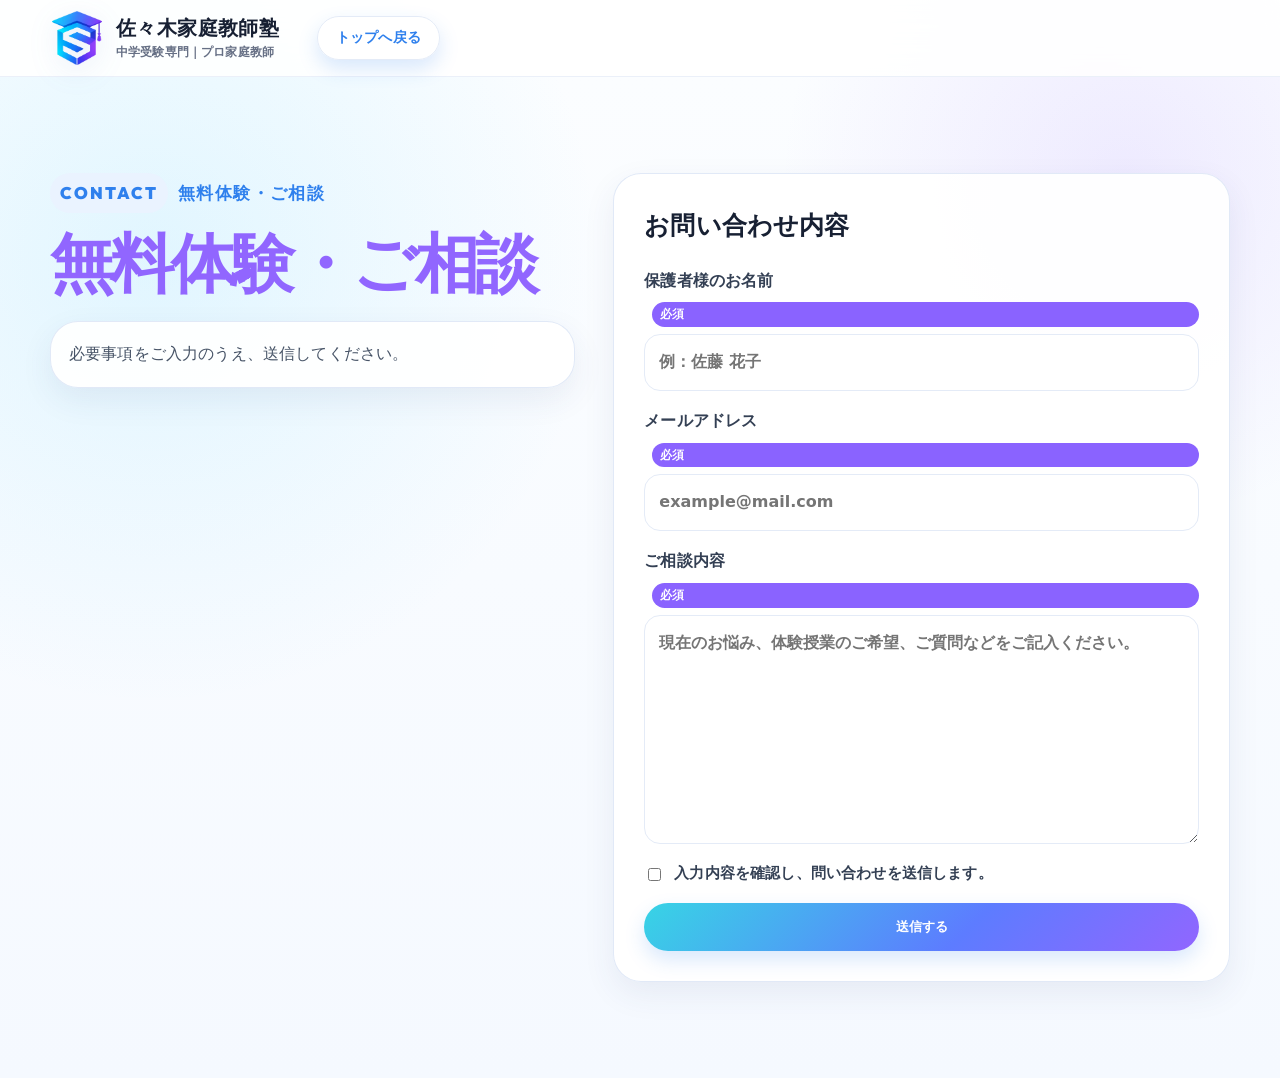
==== commit 928c6639: "Add files via upload" ====
--- a/contact.html
+++ b/contact.html
@@ -8,7 +8,7 @@
   <meta name="robots" content="noindex,follow">
   <link rel="preconnect" href="https://fonts.googleapis.com">
   <link rel="preconnect" href="https://fonts.gstatic.com" crossorigin>
-  <link href="https://fonts.googleapis.com/css2?family=Noto+Sans+JP:wght@400;500;700;800;900&family=Outfit:wght@500;600;700;800;900&display=swap" rel="stylesheet">
+  <link href="https://fonts.googleapis.com/css2?family=Outfit:wght@700;800;900&display=swap" rel="stylesheet">
   <link rel="icon" href="images/favicon.webp" type="image/png">
   <link rel="apple-touch-icon" href="images/favicon.webp">
   <link rel="stylesheet" href="css/style.css">
@@ -61,4 +61,4 @@
   </main>
   <script src="js/script.js"></script>
 </body>
-</html>
+</html>
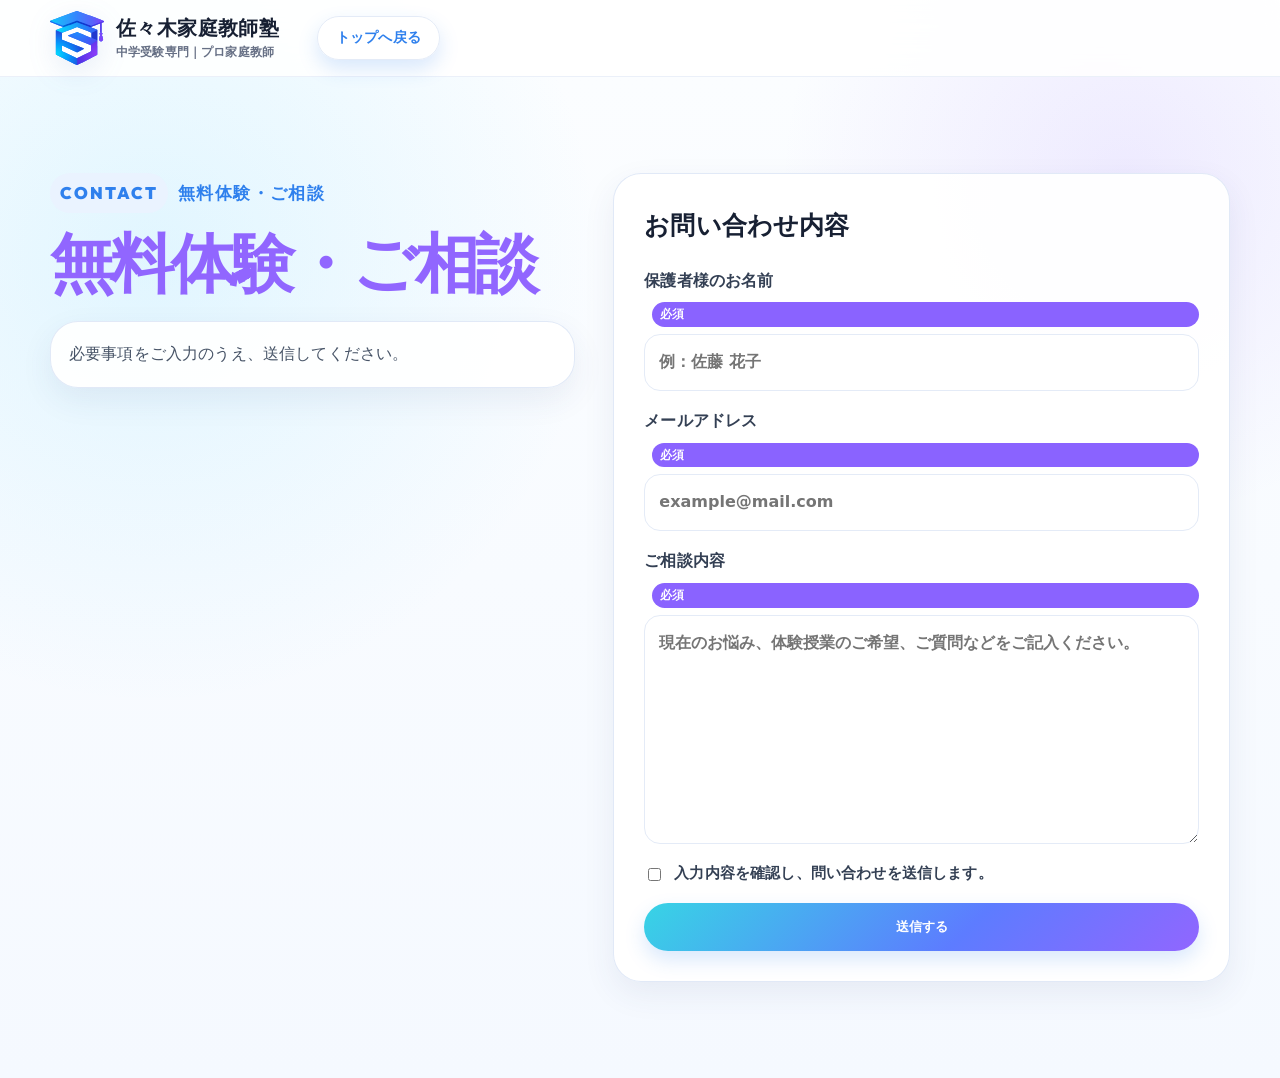
==== commit 4b20d1c8: "Add files via upload" ====
--- a/contact.html
+++ b/contact.html
@@ -9,8 +9,12 @@
   <link rel="preconnect" href="https://fonts.googleapis.com">
   <link rel="preconnect" href="https://fonts.gstatic.com" crossorigin>
   <link href="https://fonts.googleapis.com/css2?family=Outfit:wght@700;800;900&display=swap" rel="stylesheet">
-  <link rel="icon" href="images/favicon.webp" type="image/png">
-  <link rel="apple-touch-icon" href="images/favicon.webp">
+  <link rel="icon" href="/favicon.ico" sizes="any">
+  <link rel="icon" href="/favicon.svg" type="image/svg+xml">
+  <link rel="icon" href="/favicon-48x48.png" sizes="48x48" type="image/png">
+  <link rel="icon" href="/favicon-96x96.png" sizes="96x96" type="image/png">
+  <link rel="apple-touch-icon" href="/apple-touch-icon.png">
+
   <link rel="stylesheet" href="css/style.css">
   <link rel="stylesheet" href="css/contact.css">
 </head>
@@ -18,7 +22,7 @@
   <header class="site-header">
     <div class="container header-inner">
       <a href="index.html" class="brand" aria-label="トップへ戻る">
-        <img src="images/logo-sasaki.webp" alt="" class="brand-mark" width="48" height="48" decoding="async">
+        <img src="images/logo-sasaki.svg" alt="" class="brand-mark" width="48" height="48" decoding="async">
         <span class="brand-text"><strong>佐々木家庭教師塾</strong><small>中学受験専門｜プロ家庭教師</small></span>
       </a>
       <a href="index.html" class="button button-small button-ghost">トップへ戻る</a>
--- a/css/style.css
+++ b/css/style.css
@@ -1,1447 +1,121 @@
-:root{--bg:#fbfdff;--soft:#f2f7ff;--card:#fff;--text:#172033;--muted:#667085;--line:#e4ebf7;--blue:#2f80ed;--sky:#6ed7ff;--cyan:#22c7c9;--purple:#8a63ff;--orange:#ffb44d;--yellow:#ffe36d;--green:#46d39a;--shadow:0 20px 55px rgba(48,65,120,.12);--shadow-soft:0 12px 32px rgba(48,65,120,.08);--radius:28px;--container:1180px}*{box-sizing:border-box}html{scroll-behavior:smooth}body{margin:0;background:linear-gradient(180deg,#fbfdff 0%,#f7fbff 48%,#fff 100%);color:var(--text);font-family:"Noto Sans JP",system-ui,-apple-system,BlinkMacSystemFont,"Segoe UI",sans-serif;line-height:1.8;letter-spacing:.01em}img{max-width:100%;height:auto}a{color:inherit;text-decoration:none}p,h1,h2,h3{margin-top:0}p{color:var(--muted)}.container{width:min(calc(100% - 40px),var(--container));margin-inline:auto}.section{padding:96px 0;position:relative}.section-soft{background:linear-gradient(180deg,rgba(242,247,255,.72),rgba(255,255,255,.4))}.skip-link{position:absolute;left:12px;top:-60px;z-index:1000;background:#fff;padding:10px 14px;border-radius:12px;box-shadow:var(--shadow)}.skip-link:focus{top:12px}.site-header{position:sticky;top:0;z-index:100;background:rgba(255,255,255,.82);backdrop-filter:blur(18px);border-bottom:1px solid rgba(228,235,247,.75)}.header-inner{min-height:76px;display:flex;align-items:center;gap:22px}.brand{display:flex;align-items:center;gap:12px;min-width:245px}.brand-mark{width:48px;height:48px;filter:drop-shadow(0 8px 15px rgba(47,128,237,.16))}.brand-text{display:grid;line-height:1.25}.brand-text strong{font-size:1.22rem;letter-spacing:.02em}.brand-text small{margin-top:3px;color:var(--muted);font-size:.78rem;font-weight:700}.pc-nav{display:flex;align-items:center;gap:20px;margin-left:auto;color:#344054;font-size:.91rem;font-weight:800}.pc-nav a{position:relative;padding:8px 0}.pc-nav a:after{content:"";position:absolute;left:0;right:100%;bottom:2px;height:3px;border-radius:99px;background:linear-gradient(90deg,var(--blue),var(--purple));transition:right .25s ease}.pc-nav a:hover:after{right:0}.button{display:inline-flex;align-items:center;justify-content:center;gap:.5em;border:0;border-radius:999px;padding:15px 24px;background:linear-gradient(135deg,var(--blue),var(--purple));color:#fff;font-weight:900;box-shadow:0 14px 30px rgba(47,128,237,.25);transition:transform .2s ease,box-shadow .2s ease,filter .2s ease;cursor:pointer;line-height:1.35}.button:hover{transform:translateY(-2px);box-shadow:0 18px 38px rgba(47,128,237,.32);filter:saturate(1.08)}.button-small{padding:11px 18px;font-size:.9rem}.button-yellow{background:linear-gradient(135deg,#fff176,var(--yellow));color:#273047;box-shadow:0 14px 30px rgba(255,227,109,.28)}.button-ghost{background:#fff;color:var(--blue);border:1px solid var(--line);box-shadow:var(--shadow-soft)}.menu-toggle{display:none}.mobile-nav{display:none}.eyebrow,.section-label{display:inline-flex;align-items:center;gap:10px;margin-bottom:16px;color:var(--blue);font-size:.9rem;font-weight:900;letter-spacing:.08em}.eyebrow span{font-family:"Outfit",sans-serif;background:#eaf3ff;color:var(--blue);border-radius:999px;padding:5px 10px;letter-spacing:.12em}.section-label:before{content:"";width:34px;height:3px;border-radius:999px;background:linear-gradient(90deg,var(--blue),var(--purple))}.section-label.white{color:#fff}.section-label.white:before{background:#fff}.section-heading{max-width:850px;margin-bottom:38px}.section-heading h2,.philosophy-copy h2,.achievement-copy h2{font-size:clamp(2rem,3vw,3.35rem);line-height:1.32;letter-spacing:-.035em;margin-bottom:0}.section-heading span,.philosophy-copy h2 span,.achievement-copy h2 span,.contact-intro h1 span{color:var(--purple)}.hero{overflow:hidden;padding:80px 0 92px}.hero-bg-shape{position:absolute;inset:0;background:radial-gradient(circle at 9% 18%,rgba(110,215,255,.28),transparent 30%),radial-gradient(circle at 80% 18%,rgba(138,99,255,.18),transparent 28%),linear-gradient(180deg,#f7fbff 0%,#fff 100%);z-index:-2}.hero:after{content:"";position:absolute;right:-120px;top:130px;width:360px;height:360px;background:linear-gradient(135deg,rgba(255,228,109,.34),rgba(110,215,255,.22));clip-path:polygon(46% 0,100% 30%,82% 100%,9% 84%,0 22%);z-index:-1}.hero-grid{display:grid;grid-template-columns:minmax(0,1.04fr) minmax(420px,.96fr);gap:46px;align-items:center}.hero-copy h1{font-size:clamp(2.7rem,5vw,5.1rem);line-height:1.06;letter-spacing:-.065em;margin-bottom:22px;font-weight:900}.hero-copy h1 em{font-style:normal;color:var(--purple);font-weight:900}.hero-line{display:inline-block;white-space:nowrap}.hero-highlight{position:relative;z-index:1}.hero-highlight:after{content:"";position:absolute;left:-.1em;right:-.1em;bottom:.05em;height:.34em;background:rgba(255,227,109,.78);border-radius:999px;z-index:-1}.hero-lead{max-width:660px;font-size:1.09rem;color:#475467}.hero-stats{display:grid;grid-template-columns:repeat(3,minmax(0,1fr));gap:12px;margin:28px 0}.stat-card{display:flex;align-items:center;gap:12px;padding:14px;border:1px solid var(--line);border-radius:22px;background:rgba(255,255,255,.82);box-shadow:var(--shadow-soft)}.stat-icon-image{width:42px;height:42px;flex:0 0 42px}.stat-card strong{display:block;font-size:.84rem;color:#667085}.stat-card span{display:block;font-weight:900;line-height:1.35}.hero-actions{display:flex;flex-wrap:wrap;gap:14px;align-items:center}.action-note{margin:12px 0 0;font-size:.92rem}.visual-stage{position:relative;width:100%;isolation:isolate}.visual-bg,.visual-people{display:block;width:100%;height:auto}.visual-bg{position:relative;z-index:1}.visual-people{position:absolute;inset:0;z-index:2}.visual-stage-hero{max-width:720px;margin-inline:auto}.hero-visual{position:relative}.hero-visual-mobile{display:none}.visual-badge{position:absolute;z-index:4;background:#fff;border:1px solid var(--line);border-radius:999px;padding:9px 15px;font-weight:900;box-shadow:var(--shadow-soft);font-size:.9rem}.badge-1{left:8%;top:10%;color:var(--blue)}.badge-2{right:9%;top:17%;color:var(--purple)}.badge-3{right:20%;bottom:9%;color:#15936a}.concerns-grid,.strength-grid{display:grid;grid-template-columns:repeat(4,minmax(0,1fr));gap:18px}.strength-grid{grid-template-columns:repeat(3,minmax(0,1fr))}.mini-card,.strength-card,.subject-detail,.testimonial-card,.faq-list details,.form-card,.contact-note{background:rgba(255,255,255,.92);border:1px solid var(--line);border-radius:var(--radius);box-shadow:var(--shadow-soft)}.mini-card,.strength-card{padding:24px;transition:transform .25s ease,box-shadow .25s ease}.mini-card:hover,.strength-card:hover,.subject-detail:hover{transform:translateY(-4px);box-shadow:var(--shadow)}.mini-card h3,.strength-card h3{font-size:1.15rem;margin-bottom:10px}.mini-card p,.strength-card p{margin-bottom:0}.icon-wrap{width:62px;height:62px;border-radius:22px;display:grid;place-items:center;margin-bottom:18px}.icon-wrap.blue{background:#eaf3ff}.icon-wrap.cyan{background:#e8fbfb}.icon-wrap.purple{background:#f2efff}.icon-wrap.orange,.icon-wrap.gold{background:#fff5db}.icon-image{width:42px;height:42px;object-fit:contain}.featured{outline:3px solid rgba(255,227,109,.52)}.philosophy-grid{display:grid;grid-template-columns:1fr .88fr;gap:54px;align-items:center}.philosophy-copy>p{font-size:1.05rem}.feature-pills{display:flex;flex-wrap:wrap;gap:12px;margin-top:24px}.pill{display:inline-flex;align-items:center;gap:8px;padding:10px 14px;background:#fff;border:1px solid var(--line);border-radius:999px;font-weight:900;box-shadow:var(--shadow-soft)}.pill-icon{width:28px;height:28px}.visual-stage-philosophy{max-width:560px;margin:auto}.subject-accordion-grid{display:grid;grid-template-columns:repeat(2,minmax(0,1fr));gap:18px}.subject-detail{overflow:hidden;transition:transform .25s ease,box-shadow .25s ease}.subject-detail summary{display:flex;align-items:center;justify-content:space-between;gap:18px;cursor:pointer;list-style:none;padding:22px}.subject-detail summary::-webkit-details-marker{display:none}.subject-summary-main{display:flex;align-items:center;gap:14px}.subject-icon{width:56px;height:56px;object-fit:contain;filter:drop-shadow(0 8px 14px rgba(47,128,237,.12))}.subject-summary-main strong{display:block;font-size:1.5rem;line-height:1.12}.subject-summary-main em{display:block;margin-top:5px;color:var(--muted);font-style:normal;font-weight:800;font-size:.93rem}.detail-button{min-width:94px;display:inline-flex;align-items:center;justify-content:center;padding:9px 13px;border-radius:999px;color:var(--purple);background:#f4f0ff;font-weight:900;font-size:.84rem}.detail-button:before{content:attr(data-closed)}.subject-detail[open] .detail-button{color:#fff;background:linear-gradient(90deg,var(--blue),var(--purple))}.subject-detail[open] .detail-button:before{content:attr(data-open)}.subject-detail-body{padding:0 24px 24px;color:var(--muted)}.subject-detail-body p{margin-bottom:12px}.subject-detail-body ul{margin:0;padding-left:1.25em;color:#344054;font-weight:700}.subject-detail-body li+li{margin-top:6px}.achievements{background:linear-gradient(135deg,#f8fbff,#fff7df)}.achievement-wrap{display:grid;grid-template-columns:1.1fr .9fr;gap:34px;align-items:center}.school-list{font-weight:800;color:#344054;background:#fff;border:1px solid var(--line);border-radius:24px;padding:22px;box-shadow:var(--shadow-soft)}.achievement-stats{display:grid;grid-template-columns:repeat(2,minmax(0,1fr));gap:16px}.big-stat{padding:28px;background:#fff;border:1px solid var(--line);border-radius:28px;text-align:center;box-shadow:var(--shadow-soft)}.big-stat strong{display:block;font-family:"Outfit",sans-serif;font-size:clamp(3.5rem,8vw,6rem);line-height:.9;color:var(--blue)}.big-stat.accent strong{color:var(--purple)}.big-stat span{font-weight:900}.testimonial-list{display:grid;gap:18px}.testimonial-card{display:grid;grid-template-columns:120px 1fr;gap:22px;align-items:start;padding:24px;overflow:hidden}.testimonial-image{width:120px;height:120px;border-radius:999px;object-fit:cover;object-position:center bottom;box-shadow:0 0 0 1px var(--line);transform:scale(1.08) translateY(4px);transform-origin:center bottom;background:#fff}.testimonial-body h3{font-size:1.18rem;margin-bottom:8px}.testimonial-body p{margin-bottom:10px}.testimonial-label{display:inline-flex;color:var(--purple);font-weight:900}.faq-list{display:grid;gap:14px}.faq-list details{padding:0 22px}.faq-list summary{cursor:pointer;list-style:none;padding:20px 38px 20px 0;font-weight:900;position:relative}.faq-list summary::-webkit-details-marker{display:none}.faq-list summary:after{content:'+';position:absolute;right:0;top:50%;transform:translateY(-50%);font-size:1.7rem;color:var(--purple);font-family:"Outfit",sans-serif}.faq-list details[open] summary:after{content:'−'}.faq-list details p{padding-bottom:20px;margin:0}.cta-footer{background:linear-gradient(110deg,var(--blue),var(--purple));color:#fff;overflow:hidden}.cta-inner{display:grid;grid-template-columns:210px 1fr auto;gap:28px;align-items:center;min-height:255px;padding-block:34px}.cta-illustration{position:relative;height:100%}.cta-illustration img{position:absolute;left:0;bottom:-34px;width:210px;max-width:none}.cta-copy h2{font-size:clamp(1.8rem,2.5vw,3rem);line-height:1.25;margin-bottom:16px;color:#fff}.cta-copy p{color:#fff}.cta-tags{display:flex;flex-wrap:wrap;gap:10px}.cta-tags span{background:rgba(255,255,255,.16);padding:9px 13px;border-radius:999px;font-weight:900}.cta-actions{display:flex;flex-direction:column;gap:12px;align-items:flex-end}.text-link{color:#fff;text-decoration:underline;text-underline-offset:4px;font-weight:800}.copyright{margin:0;padding:0 20px 22px;text-align:center;color:rgba(255,255,255,.7);font-size:.82rem}.reveal{opacity:1;transform:none;transition:opacity .7s ease,transform .7s ease}.js-enabled .reveal:not(.is-visible){opacity:0;transform:translateY(24px)}.reveal.delay-1{transition-delay:.13s}.reveal.is-visible{opacity:1;transform:none}.contact-main{min-height:calc(100vh - 76px);background:radial-gradient(circle at 12% 18%,rgba(110,215,255,.22),transparent 32%),linear-gradient(180deg,#fbfdff,#f4f8ff)}.contact-grid{display:grid;grid-template-columns:.9fr 1.1fr;gap:38px;align-items:start}.contact-intro h1{font-size:clamp(2.35rem,5vw,4.4rem);line-height:1.12;letter-spacing:-.055em;margin-bottom:20px}.contact-intro p{font-size:1.05rem}.contact-note{padding:18px;color:#475467}.form-card{padding:30px}.form-card h2{font-size:1.55rem;margin-bottom:18px}.contact-form{display:grid;gap:16px}.contact-form label{display:grid;gap:7px;font-weight:900;color:#344054}.contact-form label span{display:inline-block;margin-left:8px;color:#fff;background:var(--purple);border-radius:999px;padding:2px 8px;font-size:.72rem;vertical-align:middle}.contact-form input,.contact-form textarea,.contact-form select{width:100%;border:1px solid var(--line);border-radius:16px;background:#fff;padding:13px 14px;font:inherit;color:var(--text);outline:none;transition:border .2s ease,box-shadow .2s ease}.contact-form input:focus,.contact-form textarea:focus,.contact-form select:focus{border-color:var(--blue);box-shadow:0 0 0 4px rgba(47,128,237,.12)}.form-row{display:grid;grid-template-columns:1fr 1fr;gap:14px}.check{display:flex!important;grid-template-columns:auto 1fr!important;align-items:flex-start;gap:10px!important;font-size:.92rem}.check input{width:auto;margin-top:.5em}.hp-field{display:none!important}.form-help{font-size:.86rem;margin:0}.contact-page .site-header{position:sticky}@media (max-width:1100px){.pc-nav,.header-cta{display:none}.menu-toggle{display:inline-flex;flex-direction:column;gap:5px;justify-content:center;align-items:center;margin-left:auto;width:46px;height:46px;border:1px solid var(--line);border-radius:16px;background:#fff}.menu-toggle span{width:20px;height:2px;background:#243047;border-radius:99px;transition:.25s}.menu-toggle[aria-expanded="true"] span:nth-child(1){transform:translateY(7px) rotate(45deg)}.menu-toggle[aria-expanded="true"] span:nth-child(2){opacity:0}.menu-toggle[aria-expanded="true"] span:nth-child(3){transform:translateY(-7px) rotate(-45deg)}.mobile-nav{display:none;flex-direction:column;padding:8px 20px 18px;background:rgba(255,255,255,.96);border-top:1px solid var(--line)}.mobile-nav.is-open{display:flex}.mobile-nav a{padding:13px 4px;border-bottom:1px solid #eef2fb;font-weight:900}.mobile-cta{margin-top:10px;text-align:center;border-radius:999px;background:linear-gradient(135deg,var(--blue),var(--purple));color:#fff!important}.hero-grid,.philosophy-grid,.achievement-wrap,.cta-inner,.contact-grid{grid-template-columns:1fr}.hero-copy{max-width:780px}.hero-visual-desktop{max-width:720px;margin:auto}.concerns-grid{grid-template-columns:repeat(2,minmax(0,1fr))}.cta-actions{align-items:flex-start}.cta-illustration{height:170px}.cta-illustration img{width:178px;bottom:-20px}}@media (max-width:760px){.container{width:min(calc(100% - 28px),var(--container))}.section{padding:68px 0}.header-inner{min-height:66px}.brand{min-width:0}.brand-mark{width:42px;height:42px}.brand-text strong{font-size:1.02rem}.brand-text small{font-size:.7rem}.hero{padding:56px 0 70px}.hero-grid{gap:20px}.hero-copy h1{font-size:clamp(2.35rem,10.4vw,3.9rem);line-height:1.08;letter-spacing:-.06em}.hero-lead{font-size:1rem}.hero-visual-desktop{display:none}.hero-visual-mobile{display:block;margin:20px 0}.hero-stats,.concerns-grid,.strength-grid,.subject-accordion-grid,.achievement-stats{grid-template-columns:1fr}.stat-card{padding:12px}.hero-actions{display:grid;grid-template-columns:1fr}.button{width:100%;padding:15px 18px}.section-heading h2,.philosophy-copy h2,.achievement-copy h2{font-size:clamp(1.85rem,7.7vw,2.65rem)}.mini-card,.strength-card{padding:20px;border-radius:24px}.subject-detail summary{align-items:flex-start;flex-direction:column;padding:18px}.detail-button{width:100%}.subject-detail-body{padding:0 18px 20px}.testimonial-card{grid-template-columns:82px 1fr;gap:14px;padding:16px;border-radius:24px}.testimonial-image{width:82px;height:82px}.testimonial-body h3{font-size:1.02rem}.testimonial-body p{font-size:.92rem;line-height:1.65}.testimonial-label{font-size:.86rem}.cta-inner{padding-block:28px}.cta-illustration{display:none}.cta-tags span{font-size:.88rem}.form-card{padding:20px}.form-row{grid-template-columns:1fr}.contact-intro h1{font-size:clamp(2.15rem,10vw,3.2rem)}}@media (max-width:390px){.hero-copy h1{font-size:2.18rem}.hero-line{white-space:normal}.brand-text small{display:none}.subject-summary-main strong{font-size:1.28rem}.subject-icon{width:48px;height:48px}}@media (prefers-reduced-motion:reduce){*,*:before,*:after{scroll-behavior:auto!important;transition:none!important;animation:none!important}.reveal,.js-enabled .reveal:not(.is-visible){opacity:1;transform:none}}
-
-/* refinement patch: 2026-05-08 */
-.keep-line{display:inline-block;color:inherit!important;white-space:nowrap}.accent-text{color:var(--purple)!important}.sp-only{display:none}.hero-copy h1{letter-spacing:-.038em;font-feature-settings:"palt" 1;line-height:1.08}.hero-highlight:after{display:none}.hero-copy h1 em{letter-spacing:-.025em}.hero-grid{grid-template-columns:minmax(0,1.02fr) minmax(390px,.98fr);gap:58px}.hero-copy{position:relative;z-index:3}.hero-visual{z-index:1}.hero-visual-desktop{padding-top:16px}.visual-stage-hero{max-width:650px}.visual-badge{display:none!important}.hero-lead .keep-line{margin-right:.12em}.button{position:relative;overflow:hidden;box-shadow:0 9px 20px rgba(47,128,237,.18)}.button:hover{box-shadow:0 12px 26px rgba(47,128,237,.24)}.button-primary:after,.button-yellow:after{content:"";position:absolute;inset:-35% auto -35% -45%;width:38%;transform:skewX(-22deg);background:linear-gradient(90deg,transparent,rgba(255,255,255,.55),transparent);opacity:0;transition:left .55s ease,opacity .2s ease}.button-primary:hover:after,.button-yellow:hover:after{left:120%;opacity:1}.button-primary{animation:ctaFloat 3.8s ease-in-out infinite}.button-primary:hover{animation-play-state:paused}.hero-actions{margin-bottom:16px}.action-note{margin-top:0}.subject-accordion-grid{align-items:start}.subject-detail{align-self:start}.subject-detail:hover{transform:translateY(-2px);box-shadow:0 12px 30px rgba(48,65,120,.09)}.subject-detail[open]{box-shadow:0 16px 38px rgba(48,65,120,.12)}.big-stat strong{font-variant-numeric:tabular-nums;display:inline-block;min-width:2.35em;transition:transform .25s ease}.big-stat.is-counted strong{transform:translateY(-2px)}@keyframes ctaFloat{0%,100%{transform:translateY(0)}50%{transform:translateY(-2px)}}@media (max-width:1100px){.hero-grid{gap:30px}.hero-visual-desktop{max-width:640px}.visual-stage-hero{max-width:620px}}@media (max-width:760px){.hero-copy h1{letter-spacing:-.036em}.hero-lead{line-height:1.85}.hero-lead .keep-line{display:inline}.hero-visual-mobile{margin:22px auto 18px;max-width:520px;clear:both}.section-heading h2 .keep-line{display:inline-block}.button-primary{animation:none}.button{box-shadow:0 7px 17px rgba(47,128,237,.16)}.button:hover{box-shadow:0 9px 20px rgba(47,128,237,.2)}}@media (max-width:430px){.hero-copy h1{font-size:clamp(2.28rem,9.9vw,3.1rem);letter-spacing:-.032em}.hero-line{white-space:nowrap}.section-heading h2{line-height:1.42}.section-heading h2 .keep-line{white-space:normal}.section-heading h2 .accent-text{display:inline-block;white-space:nowrap}.concerns .section-heading h2 .keep-line:first-child{white-space:nowrap;font-size:.92em}.concerns .section-heading h2{font-size:clamp(1.72rem,7vw,2.2rem)}}@media (max-width:370px){.hero-line{white-space:normal}.concerns .section-heading h2 .keep-line:first-child{white-space:normal}}@media (prefers-reduced-motion:reduce){.button-primary{animation:none!important}.button-primary:after,.button-yellow:after{display:none!important}}
-@media (max-width:430px){.concerns .section-heading h2 .keep-line:last-child{white-space:nowrap}}
+:root{--bg:#fbfdff;--soft:#f2f7ff;--card:#fff;--text:#172033;--muted:#667085;--line:#e4ebf7;--blue:#2f80ed;--sky:#6ed7ff;--cyan:#22c7c9;--purple:#8a63ff;--orange:#ffb44d;--yellow:#ffe36d;--green:#46d39a;--shadow:0 20px 55px rgba(48,65,120,.12);--shadow-soft:0 12px 32px rgba(48,65,120,.08);--radius:28px;--container:1180px}*{box-sizing:border-box}html{scroll-behavior:smooth}body{margin:0;background:linear-gradient(180deg,#fbfdff 0%,#f7fbff 48%,#fff 100%);color:var(--text);font-family:system-ui,-apple-system,BlinkMacSystemFont,"Segoe UI",sans-serif;line-height:1.8;letter-spacing:.01em}img{max-width:100%;height:auto}a{color:inherit;text-decoration:none}p,h1,h2,h3{margin-top:0}p{color:var(--muted)}.container{width:min(calc(100% - 40px),var(--container));margin-inline:auto}.section{padding:96px 0;position:relative}.section-soft{background:linear-gradient(180deg,rgba(242,247,255,.72),rgba(255,255,255,.4))}.skip-link{position:absolute;left:12px;top:-60px;z-index:1000;background:#fff;padding:10px 14px;border-radius:12px;box-shadow:var(--shadow)}.skip-link:focus{top:12px}.site-header{position:sticky;top:0;z-index:100;background:rgba(255,255,255,.82);backdrop-filter:blur(18px);border-bottom:1px solid rgba(228,235,247,.75)}.header-inner{min-height:76px;display:flex;align-items:center;gap:22px}.brand{display:flex;align-items:center;gap:12px;min-width:245px}.brand-mark{width:48px;height:48px;filter:drop-shadow(0 8px 15px rgba(47,128,237,.16))}.brand-text{display:grid;line-height:1.25}.brand-text strong{font-size:1.22rem;letter-spacing:.02em}.brand-text small{margin-top:3px;color:var(--muted);font-size:.78rem;font-weight:700}.pc-nav{display:flex;align-items:center;gap:20px;margin-left:auto;color:#344054;font-size:.91rem;font-weight:800}.pc-nav a{position:relative;padding:8px 0}.pc-nav a:after{content:"";position:absolute;left:0;right:100%;bottom:2px;height:3px;border-radius:99px;background:linear-gradient(90deg,var(--blue),var(--purple));transition:right .25s ease}.pc-nav a:hover:after{right:0}.button{display:inline-flex;align-items:center;justify-content:center;gap:.5em;border:0;border-radius:999px;padding:15px 24px;background:linear-gradient(135deg,var(--blue),var(--purple));color:#fff;font-weight:900;box-shadow:0 14px 30px rgba(47,128,237,.25);transition:transform .2s ease,box-shadow .2s ease,filter .2s ease;cursor:pointer;line-height:1.35}.button:hover{transform:translateY(-2px);box-shadow:0 18px 38px rgba(47,128,237,.32);filter:saturate(1.08)}.button-small{padding:11px 18px;font-size:.9rem}.button-yellow{background:linear-gradient(135deg,#fff176,var(--yellow));color:#273047;box-shadow:0 14px 30px rgba(255,227,109,.28)}.button-ghost{background:#fff;color:var(--blue);border:1px solid var(--line);box-shadow:var(--shadow-soft)}.menu-toggle{display:none}.mobile-nav{display:none}.eyebrow,.section-label{display:inline-flex;align-items:center;gap:10px;margin-bottom:16px;color:var(--blue);font-size:.9rem;font-weight:900;letter-spacing:.08em}.eyebrow span{font-family:"Outfit",sans-serif;background:#eaf3ff;color:var(--blue);border-radius:999px;padding:5px 10px;letter-spacing:.12em}.section-label:before{content:"";width:34px;height:3px;border-radius:999px;background:linear-gradient(90deg,var(--blue),var(--purple))}.section-label.white{color:#fff}.section-label.white:before{background:#fff}.section-heading{max-width:850px;margin-bottom:38px}.section-heading h2,.philosophy-copy h2,.achievement-copy h2{font-size:clamp(2rem,3vw,3.35rem);line-height:1.32;letter-spacing:-.035em;margin-bottom:0}.section-heading span,.philosophy-copy h2 span,.achievement-copy h2 span,.contact-intro h1 span{color:var(--purple)}.hero{overflow:hidden;padding:80px 0 92px}.hero-bg-shape{position:absolute;inset:0;background:radial-gradient(circle at 9% 18%,rgba(110,215,255,.28),transparent 30%),radial-gradient(circle at 80% 18%,rgba(138,99,255,.18),transparent 28%),linear-gradient(180deg,#f7fbff 0%,#fff 100%);z-index:-2}.hero:after{content:"";position:absolute;right:-120px;top:130px;width:360px;height:360px;background:linear-gradient(135deg,rgba(255,228,109,.34),rgba(110,215,255,.22));clip-path:polygon(46% 0,100% 30%,82% 100%,9% 84%,0 22%);z-index:-1}.hero-grid{display:grid;grid-template-columns:minmax(0,1.04fr) minmax(420px,.96fr);gap:46px;align-items:center}.hero-copy h1{font-size:clamp(2.7rem,5vw,5.1rem);line-height:1.06;letter-spacing:-.065em;margin-bottom:22px;font-weight:900}.hero-copy h1 em{font-style:normal;color:var(--purple);font-weight:900}.hero-line{display:inline-block;white-space:nowrap}.hero-highlight{position:relative;z-index:1}.hero-highlight:after{content:"";position:absolute;left:-.1em;right:-.1em;bottom:.05em;height:.34em;background:rgba(255,227,109,.78);border-radius:999px;z-index:-1}.hero-lead{max-width:660px;font-size:1.09rem;color:#475467}.hero-stats{display:grid;grid-template-columns:repeat(3,minmax(0,1fr));gap:12px;margin:28px 0}.stat-card{display:flex;align-items:center;gap:12px;padding:14px;border:1px solid var(--line);border-radius:22px;background:rgba(255,255,255,.82);box-shadow:var(--shadow-soft)}.stat-icon-image{width:42px;height:42px;flex:0 0 42px}.stat-card strong{display:block;font-size:.84rem;color:#667085}.stat-card span{display:block;font-weight:900;line-height:1.35}.hero-actions{display:flex;flex-wrap:wrap;gap:14px;align-items:center}.action-note{margin:12px 0 0;font-size:.92rem}.visual-stage{position:relative;width:100%;isolation:isolate}.visual-bg,.visual-people{display:block;width:100%;height:auto}.visual-bg{position:relative;z-index:1}.visual-people{position:absolute;inset:0;z-index:2}.visual-stage-hero{max-width:720px;margin-inline:auto}.hero-visual{position:relative}.hero-visual-mobile{display:none}.visual-badge{position:absolute;z-index:4;background:#fff;border:1px solid var(--line);border-radius:999px;padding:9px 15px;font-weight:900;box-shadow:var(--shadow-soft);font-size:.9rem}.badge-1{left:8%;top:10%;color:var(--blue)}.badge-2{right:9%;top:17%;color:var(--purple)}.badge-3{right:20%;bottom:9%;color:#15936a}.concerns-grid,.strength-grid{display:grid;grid-template-columns:repeat(4,minmax(0,1fr));gap:18px}.strength-grid{grid-template-columns:repeat(3,minmax(0,1fr))}.mini-card,.strength-card,.subject-detail,.testimonial-card,.faq-list details,.form-card,.contact-note{background:rgba(255,255,255,.92);border:1px solid var(--line);border-radius:var(--radius);box-shadow:var(--shadow-soft)}.mini-card,.strength-card{padding:24px;transition:transform .25s ease,box-shadow .25s ease}.mini-card:hover,.strength-card:hover,.subject-detail:hover{transform:translateY(-4px);box-shadow:var(--shadow)}.mini-card h3,.strength-card h3{font-size:1.15rem;margin-bottom:10px}.mini-card p,.strength-card p{margin-bottom:0}.icon-wrap{width:62px;height:62px;border-radius:22px;display:grid;place-items:center;margin-bottom:18px}.icon-wrap.blue{background:#eaf3ff}.icon-wrap.cyan{background:#e8fbfb}.icon-wrap.purple{background:#f2efff}.icon-wrap.orange,.icon-wrap.gold{background:#fff5db}.icon-image{width:42px;height:42px;object-fit:contain}.featured{outline:3px solid rgba(255,227,109,.52)}.philosophy-grid{display:grid;grid-template-columns:1fr .88fr;gap:54px;align-items:center}.philosophy-copy>p{font-size:1.05rem}.feature-pills{display:flex;flex-wrap:wrap;gap:12px;margin-top:24px}.pill{display:inline-flex;align-items:center;gap:8px;padding:10px 14px;background:#fff;border:1px solid var(--line);border-radius:999px;font-weight:900;box-shadow:var(--shadow-soft)}.pill-icon{width:28px;height:28px}.visual-stage-philosophy{max-width:560px;margin:auto}.subject-accordion-grid{display:grid;grid-template-columns:repeat(2,minmax(0,1fr));gap:18px}.subject-detail{overflow:hidden;transition:transform .25s ease,box-shadow .25s ease}.subject-detail summary{display:flex;align-items:center;justify-content:space-between;gap:18px;cursor:pointer;list-style:none;padding:22px}.subject-detail summary::-webkit-details-marker{display:none}.subject-summary-main{display:flex;align-items:center;gap:14px}.subject-icon{width:56px;height:56px;object-fit:contain;filter:drop-shadow(0 8px 14px rgba(47,128,237,.12))}.subject-summary-main strong{display:block;font-size:1.5rem;line-height:1.12}.subject-summary-main em{display:block;margin-top:5px;color:var(--muted);font-style:normal;font-weight:800;font-size:.93rem}.detail-button{min-width:94px;display:inline-flex;align-items:center;justify-content:center;padding:9px 13px;border-radius:999px;color:var(--purple);background:#f4f0ff;font-weight:900;font-size:.84rem}.detail-button:before{content:attr(data-closed)}.subject-detail[open] .detail-button{color:#fff;background:linear-gradient(90deg,var(--blue),var(--purple))}.subject-detail[open] .detail-button:before{content:attr(data-open)}.subject-detail-body{padding:0 24px 24px;color:var(--muted)}.subject-detail-body p{margin-bottom:12px}.subject-detail-body ul{margin:0;padding-left:1.25em;color:#344054;font-weight:700}.subject-detail-body li+li{margin-top:6px}.achievements{background:linear-gradient(135deg,#f8fbff,#fff7df)}.achievement-wrap{display:grid;grid-template-columns:1.1fr .9fr;gap:34px;align-items:center}.school-list{font-weight:800;color:#344054;background:#fff;border:1px solid var(--line);border-radius:24px;padding:22px;box-shadow:var(--shadow-soft)}.achievement-stats{display:grid;grid-template-columns:repeat(2,minmax(0,1fr));gap:16px}.big-stat{padding:28px;background:#fff;border:1px solid var(--line);border-radius:28px;text-align:center;box-shadow:var(--shadow-soft)}.big-stat strong{display:block;font-family:"Outfit",sans-serif;font-size:clamp(3.5rem,8vw,6rem);line-height:.9;color:var(--blue)}.big-stat.accent strong{color:var(--purple)}.big-stat span{font-weight:900}.testimonial-list{display:grid;gap:18px}.testimonial-card{display:grid;grid-template-columns:120px 1fr;gap:22px;align-items:start;padding:24px;overflow:hidden}.testimonial-image{width:120px;height:120px;border-radius:999px;object-fit:cover;object-position:center bottom;box-shadow:0 0 0 1px var(--line);transform:scale(1.08) translateY(4px);transform-origin:center bottom;background:#fff}.testimonial-body h3{font-size:1.18rem;margin-bottom:8px}.testimonial-body p{margin-bottom:10px}.testimonial-label{display:inline-flex;color:var(--purple);font-weight:900}.faq-list{display:grid;gap:14px}.faq-list details{padding:0 22px}.faq-list summary{cursor:pointer;list-style:none;padding:20px 38px 20px 0;font-weight:900;position:relative}.faq-list summary::-webkit-details-marker{display:none}.faq-list summary:after{content:'+';position:absolute;right:0;top:50%;transform:translateY(-50%);font-size:1.7rem;color:var(--purple);font-family:"Outfit",sans-serif}.faq-list details[open] summary:after{content:'−'}.faq-list details p{padding-bottom:20px;margin:0}.cta-footer{background:linear-gradient(110deg,var(--blue),var(--purple));color:#fff;overflow:hidden}.cta-inner{display:grid;grid-template-columns:210px 1fr auto;gap:28px;align-items:center;min-height:255px;padding-block:34px}.cta-illustration{position:relative;height:100%}.cta-illustration img{position:absolute;left:0;bottom:-34px;width:210px;max-width:none}.cta-copy h2{font-size:clamp(1.8rem,2.5vw,3rem);line-height:1.25;margin-bottom:16px;color:#fff}.cta-copy p{color:#fff}.cta-tags{display:flex;flex-wrap:wrap;gap:10px}.cta-tags span{background:rgba(255,255,255,.16);padding:9px 13px;border-radius:999px;font-weight:900}.cta-actions{display:flex;flex-direction:column;gap:12px;align-items:flex-end}.text-link{color:#fff;text-decoration:underline;text-underline-offset:4px;font-weight:800}.copyright{margin:0;padding:0 20px 22px;text-align:center;color:rgba(255,255,255,.7);font-size:.82rem}.reveal{opacity:1;transform:none;transition:opacity .7s ease,transform .7s ease}.js-enabled .reveal:not(.is-visible){opacity:0;transform:translateY(24px)}.reveal.delay-1{transition-delay:.13s}.reveal.is-visible{opacity:1;transform:none}.contact-main{min-height:calc(100vh - 76px);background:radial-gradient(circle at 12% 18%,rgba(110,215,255,.22),transparent 32%),linear-gradient(180deg,#fbfdff,#f4f8ff)}.contact-grid{display:grid;grid-template-columns:.9fr 1.1fr;gap:38px;align-items:start}.contact-intro h1{font-size:clamp(2.35rem,5vw,4.4rem);line-height:1.12;letter-spacing:-.055em;margin-bottom:20px}.contact-intro p{font-size:1.05rem}.contact-note{padding:18px;color:#475467}.form-card{padding:30px}.form-card h2{font-size:1.55rem;margin-bottom:18px}.contact-form{display:grid;gap:16px}.contact-form label{display:grid;gap:7px;font-weight:900;color:#344054}.contact-form label span{display:inline-block;margin-left:8px;color:#fff;background:var(--purple);border-radius:999px;padding:2px 8px;font-size:.72rem;vertical-align:middle}.contact-form input,.contact-form textarea,.contact-form select{width:100%;border:1px solid var(--line);border-radius:16px;background:#fff;padding:13px 14px;font:inherit;color:var(--text);outline:none;transition:border .2s ease,box-shadow .2s ease}.contact-form input:focus,.contact-form textarea:focus,.contact-form select:focus{border-color:var(--blue);box-shadow:0 0 0 4px rgba(47,128,237,.12)}.form-row{display:grid;grid-template-columns:1fr 1fr;gap:14px}.check{display:flex!important;grid-template-columns:auto 1fr!important;align-items:flex-start;gap:10px!important;font-size:.92rem}.check input{width:auto;margin-top:.5em}.hp-field{display:none!important}.form-help{font-size:.86rem;margin:0}.contact-page .site-header{position:sticky}@media (max-width:1100px){.pc-nav,.header-cta{display:none}.menu-toggle{display:inline-flex;flex-direction:column;gap:5px;justify-content:center;align-items:center;margin-left:auto;width:46px;height:46px;border:1px solid var(--line);border-radius:16px;background:#fff}.menu-toggle span{width:20px;height:2px;background:#243047;border-radius:99px;transition:.25s}.menu-toggle[aria-expanded="true"] span:nth-child(1){transform:translateY(7px) rotate(45deg)}.menu-toggle[aria-expanded="true"] span:nth-child(2){opacity:0}.menu-toggle[aria-expanded="true"] span:nth-child(3){transform:translateY(-7px) rotate(-45deg)}.mobile-nav{display:none;flex-direction:column;padding:8px 20px 18px;background:rgba(255,255,255,.96);border-top:1px solid var(--line)}.mobile-nav.is-open{display:flex}.mobile-nav a{padding:13px 4px;border-bottom:1px solid #eef2fb;font-weight:900}.mobile-cta{margin-top:10px;text-align:center;border-radius:999px;background:linear-gradient(135deg,var(--blue),var(--purple));color:#fff!important}.hero-grid,.philosophy-grid,.achievement-wrap,.cta-inner,.contact-grid{grid-template-columns:1fr}.hero-copy{max-width:780px}.hero-visual-desktop{max-width:720px;margin:auto}.concerns-grid{grid-template-columns:repeat(2,minmax(0,1fr))}.cta-actions{align-items:flex-start}.cta-illustration{height:170px}.cta-illustration img{width:178px;bottom:-20px}}@media (max-width:760px){.container{width:min(calc(100% - 28px),var(--container))}.section{padding:68px 0}.header-inner{min-height:66px}.brand{min-width:0}.brand-mark{width:42px;height:42px}.brand-text strong{font-size:1.02rem}.brand-text small{font-size:.7rem}.hero{padding:56px 0 70px}.hero-grid{gap:20px}.hero-copy h1{font-size:clamp(2.35rem,10.4vw,3.9rem);line-height:1.08;letter-spacing:-.06em}.hero-lead{font-size:1rem}.hero-visual-desktop{display:none}.hero-visual-mobile{display:block;margin:20px 0}.hero-stats,.concerns-grid,.strength-grid,.subject-accordion-grid,.achievement-stats{grid-template-columns:1fr}.stat-card{padding:12px}.hero-actions{display:grid;grid-template-columns:1fr}.button{width:100%;padding:15px 18px}.section-heading h2,.philosophy-copy h2,.achievement-copy h2{font-size:clamp(1.85rem,7.7vw,2.65rem)}.mini-card,.strength-card{padding:20px;border-radius:24px}.subject-detail summary{align-items:flex-start;flex-direction:column;padding:18px}.detail-button{width:100%}.subject-detail-body{padding:0 18px 20px}.testimonial-card{grid-template-columns:82px 1fr;gap:14px;padding:16px;border-radius:24px}.testimonial-image{width:82px;height:82px}.testimonial-body h3{font-size:1.02rem}.testimonial-body p{font-size:.92rem;line-height:1.65}.testimonial-label{font-size:.86rem}.cta-inner{padding-block:28px}.cta-illustration{display:none}.cta-tags span{font-size:.88rem}.form-card{padding:20px}.form-row{grid-template-columns:1fr}.contact-intro h1{font-size:clamp(2.15rem,10vw,3.2rem)}}@media (max-width:390px){.hero-copy h1{font-size:2.18rem}.hero-line{white-space:normal}.brand-text small{display:none}.subject-summary-main strong{font-size:1.28rem}.subject-icon{width:48px;height:48px}}@media (prefers-reduced-motion:reduce){*,*:before,*:after{scroll-behavior:auto!important;transition:none!important;animation:none!important}.reveal,.js-enabled .reveal:not(.is-visible){opacity:1;transform:none}}.keep-line{display:inline-block;color:inherit!important;white-space:nowrap}.accent-text{color:var(--purple)!important}.sp-only{display:none}.hero-copy h1{letter-spacing:-.038em;font-feature-settings:"palt" 1;line-height:1.08}.hero-highlight:after{display:none}.hero-copy h1 em{letter-spacing:-.025em}.hero-grid{grid-template-columns:minmax(0,1.02fr) minmax(390px,.98fr);gap:58px}.hero-copy{position:relative;z-index:3}.hero-visual{z-index:1}.hero-visual-desktop{padding-top:16px}.visual-stage-hero{max-width:650px}.visual-badge{display:none!important}.hero-lead .keep-line{margin-right:.12em}.button{position:relative;overflow:hidden;box-shadow:0 9px 20px rgba(47,128,237,.18)}.button:hover{box-shadow:0 12px 26px rgba(47,128,237,.24)}.button-primary:after,.button-yellow:after{content:"";position:absolute;inset:-35% auto -35% -45%;width:38%;transform:skewX(-22deg);background:linear-gradient(90deg,transparent,rgba(255,255,255,.55),transparent);opacity:0;transition:left .55s ease,opacity .2s ease}.button-primary:hover:after,.button-yellow:hover:after{left:120%;opacity:1}.button-primary{animation:ctaFloat 3.8s ease-in-out infinite}.button-primary:hover{animation-play-state:paused}.hero-actions{margin-bottom:16px}.action-note{margin-top:0}.subject-accordion-grid{align-items:start}.subject-detail{align-self:start}.subject-detail:hover{transform:translateY(-2px);box-shadow:0 12px 30px rgba(48,65,120,.09)}.subject-detail[open]{box-shadow:0 16px 38px rgba(48,65,120,.12)}.big-stat strong{font-variant-numeric:tabular-nums;display:inline-block;min-width:2.35em;transition:transform .25s ease}.big-stat.is-counted strong{transform:translateY(-2px)}@keyframes ctaFloat{0%,100%{transform:translateY(0)}50%{transform:translateY(-2px)}}@media (max-width:1100px){.hero-grid{gap:30px}.hero-visual-desktop{max-width:640px}.visual-stage-hero{max-width:620px}}@media (max-width:760px){.hero-copy h1{letter-spacing:-.036em}.hero-lead{line-height:1.85}.hero-lead .keep-line{display:inline}.hero-visual-mobile{margin:22px auto 18px;max-width:520px;clear:both}.section-heading h2 .keep-line{display:inline-block}.button-primary{animation:none}.button{box-shadow:0 7px 17px rgba(47,128,237,.16)}.button:hover{box-shadow:0 9px 20px rgba(47,128,237,.2)}}@media (max-width:430px){.hero-copy h1{font-size:clamp(2.28rem,9.9vw,3.1rem);letter-spacing:-.032em}.hero-line{white-space:nowrap}.section-heading h2{line-height:1.42}.section-heading h2 .keep-line{white-space:normal}.section-heading h2 .accent-text{display:inline-block;white-space:nowrap}.concerns .section-heading h2 .keep-line:first-child{white-space:nowrap;font-size:.92em}.concerns .section-heading h2{font-size:clamp(1.72rem,7vw,2.2rem)}}@media (max-width:370px){.hero-line{white-space:normal}.concerns .section-heading h2 .keep-line:first-child{white-space:normal}}@media (prefers-reduced-motion:reduce){.button-primary{animation:none!important}.button-primary:after,.button-yellow:after{display:none!important}}@media (max-width:430px){.concerns .section-heading h2 .keep-line:last-child{white-space:nowrap}}.button-primary,.button-yellow,.header-cta,.mobile-cta{position:relative;overflow:hidden;transform:translateY(0);transition:transform .48s cubic-bezier(.2,.8,.2,1),box-shadow .48s ease,filter .48s ease}.button-primary,.header-cta{animation:none!important}.button-primary::after,.button-yellow::after,.header-cta::after,.mobile-cta::after{content:"";position:absolute;top:-42%;bottom:-42%;left:-55%;width:38%;transform:skewX(-22deg);background:linear-gradient(90deg,transparent,rgba(255,255,255,.62),transparent);opacity:0;pointer-events:none;animation:ctaShine 5.8s ease-in-out infinite}.header-cta::after,.mobile-cta::after{background:linear-gradient(90deg,transparent,rgba(255,255,255,.5),transparent)}.button-primary:hover,.button-yellow:hover,.header-cta:hover,.mobile-cta:hover{transform:translateY(2px);box-shadow:0 6px 15px rgba(47,128,237,.18);filter:saturate(1.03)}.button-yellow:hover{box-shadow:0 6px 15px rgba(255,186,66,.18)}.button-primary:hover::after,.button-yellow:hover::after,.header-cta:hover::after,.mobile-cta:hover::after{animation-play-state:paused;opacity:0}@keyframes ctaShine{0%,68%{left:-55%;opacity:0}74%{opacity:.72}86%{left:120%;opacity:0}100%{left:120%;opacity:0}}.achievement-stats{align-items:stretch}.big-stat{display:flex;flex-direction:column;align-items:center;justify-content:center}.big-stat strong{display:block!important;width:3ch;min-width:0!important;margin-inline:auto;text-align:center;font-variant-numeric:tabular-nums;letter-spacing:-.025em;transform:translateX(0)}.big-stat span{display:block;width:100%;text-align:center}.big-stat.is-counted strong{transform:translateY(-2px)}.form-status{margin:14px 0 0;padding:12px 14px;border-radius:16px;background:#f4f8ff;color:#344054;border:1px solid var(--line);font-weight:800}.form-status.is-success{background:#ecfff7;color:#107a55;border-color:#b8f2d8}.form-status.is-error{background:#fff4f4;color:#b42318;border-color:#ffd0d0}.form-card .setup-note{margin-top:14px;font-size:.86rem;line-height:1.65;color:#667085}@media (max-width:760px){.button-primary::after,.button-yellow::after,.header-cta::after,.mobile-cta::after{animation-duration:6.6s}}@media (prefers-reduced-motion:reduce){.button-primary::after,.button-yellow::after,.header-cta::after,.mobile-cta::after{animation:none!important;display:none!important}.button-primary:hover,.button-yellow:hover,.header-cta:hover,.mobile-cta:hover{transform:none!important}}:root{--teal:#37d4e5;--indigo:#5d7cff;--violet:#9166ff;--magenta:#ca64ff}body{background:radial-gradient(circle at 14% 10%,rgba(83,215,240,.12),transparent 20%),radial-gradient(circle at 86% 8%,rgba(145,102,255,.10),transparent 20%),linear-gradient(180deg,#fbfdff 0%,#f7fbff 46%,#fff 100%)}.site-header{background:rgba(255,255,255,.88);backdrop-filter:blur(20px)}.brand-mark{filter:drop-shadow(0 10px 16px rgba(72,126,255,.14))}.button,.header-cta,.mobile-cta{background:linear-gradient(135deg,var(--teal) 0%,var(--indigo) 58%,var(--violet) 100%)}.button-ghost{background:rgba(255,255,255,.92)}.button-yellow{background:linear-gradient(135deg,#ffe86a 0%,#ffc748 100%);box-shadow:0 14px 30px rgba(255,201,72,.25)}.hero,.philosophy,.cta-footer{position:relative;overflow:hidden;isolation:isolate}.hero .container,.philosophy .container,.cta-footer .container{position:relative;z-index:2}.levelup-layer{position:absolute;inset:0;z-index:1;pointer-events:none}.pixel-arrow{position:absolute;width:84px;height:84px;opacity:.16;filter:drop-shadow(0 4px 10px rgba(82,104,186,.1));animation:pixelLift 12.5s ease-in-out infinite;will-change:transform,opacity}.pixel-arrow::before{content:"";position:absolute;left:0;top:0;width:10px;height:10px;border-radius:2px;background:currentColor;box-shadow:12px 12px 0 currentColor,24px 24px 0 currentColor,36px 36px 0 currentColor,36px 24px 0 currentColor,36px 12px 0 currentColor,48px 24px 0 currentColor,60px 24px 0 currentColor,24px 36px 0 currentColor,24px 48px 0 currentColor}.pixel-arrow.mint{color:rgba(55,212,229,.82)}.pixel-arrow.violet{color:rgba(172,111,255,.78)}.arrow-hero-1{left:60%;top:8%;animation-delay:-1.8s;transform:scale(1.05)}.arrow-hero-2{right:5%;bottom:15%;animation-delay:-6s;transform:scale(.92)}.arrow-hero-3{left:8%;bottom:17%;animation-delay:-9.2s;transform:scale(.72)}.arrow-philo-1{right:9%;top:12%;animation-delay:-3.3s;transform:scale(.82)}.arrow-philo-2{left:4%;bottom:14%;animation-delay:-7.6s;transform:scale(.7)}.arrow-footer-1{left:6%;top:18%;animation-delay:-2.8s;transform:scale(.72);opacity:.14}.arrow-footer-2{right:7%;bottom:14%;animation-delay:-8.5s;transform:scale(.88);opacity:.15}@keyframes pixelLift{0%{transform:translate3d(-10px,14px,0) scale(var(--s,1));opacity:0}16%{opacity:.09}50%{opacity:.22}100%{transform:translate3d(14px,-14px,0) scale(calc(var(--s,1) * 1.03));opacity:0}}.hero-bg-shape{background:radial-gradient(circle at 9% 18%,rgba(110,215,255,.22),transparent 30%),radial-gradient(circle at 76% 18%,rgba(138,99,255,.16),transparent 28%),linear-gradient(180deg,#f8fbff 0%,#fff 100%)}.hero:after{width:380px;height:380px;right:-136px;top:118px;background:linear-gradient(135deg,rgba(120,234,242,.16),rgba(145,102,255,.14));opacity:.9}.visual-stage-hero,.visual-stage-philosophy{overflow:visible}.visual-stage-hero::before,.visual-stage-philosophy::before,.visual-stage-hero::after,.visual-stage-philosophy::after{content:"";position:absolute;inset:0;pointer-events:none}.visual-stage-hero::before{inset:12% 9% 12% 11%;z-index:0;clip-path:polygon(16% 8%,82% 2%,96% 18%,88% 88%,26% 96%,6% 74%,4% 24%);background:radial-gradient(circle at 25% 45%,rgba(84,217,232,.42),transparent 34%),radial-gradient(circle at 74% 18%,rgba(141,103,255,.28),transparent 30%),linear-gradient(135deg,rgba(109,219,241,.12),rgba(255,255,255,.05))}.visual-stage-hero::after{inset:18% 13% 16% 15%;z-index:0;clip-path:polygon(20% 8%,80% 4%,90% 22%,84% 80%,30% 92%,10% 68%,8% 22%);background:linear-gradient(135deg,rgba(255,255,255,.55),rgba(207,244,255,.12)),radial-gradient(circle at 55% 22%,rgba(255,255,255,.7),transparent 22%);opacity:.9}.visual-stage-philosophy::before{inset:14% 8% 12% 12%;z-index:0;clip-path:polygon(12% 14%,74% 6%,94% 22%,88% 86%,30% 94%,10% 72%,4% 32%);background:radial-gradient(circle at 28% 45%,rgba(84,217,232,.32),transparent 35%),radial-gradient(circle at 74% 16%,rgba(141,103,255,.24),transparent 26%),linear-gradient(135deg,rgba(109,219,241,.12),rgba(255,255,255,.05))}.visual-stage-philosophy::after{inset:20% 14% 16% 16%;z-index:0;clip-path:polygon(18% 12%,78% 8%,88% 24%,82% 78%,34% 88%,12% 66%,8% 26%);background:linear-gradient(135deg,rgba(255,255,255,.52),rgba(207,244,255,.08)),radial-gradient(circle at 50% 20%,rgba(255,255,255,.64),transparent 24%);opacity:.9}.visual-bg{z-index:1;opacity:.96;filter:drop-shadow(0 16px 28px rgba(82,108,180,.1))}.hero-people,.philosophy-people{z-index:2;filter:drop-shadow(0 14px 24px rgba(55,75,130,.12))}.stat-card,.pill,.school-list,.big-stat,.mini-card,.strength-card,.subject-detail,.testimonial-card,.faq-list details,.form-card,.contact-note{border-color:rgba(222,231,247,.9)}.icon-wrap{box-shadow:inset 0 0 0 1px rgba(102,136,230,.06)}.icon-wrap.blue{background:linear-gradient(180deg,#eef8ff,#f8fbff)}.icon-wrap.cyan{background:linear-gradient(180deg,#e9fbff,#fbfdff)}.icon-wrap.purple{background:linear-gradient(180deg,#f2efff,#fbfaff)}.icon-wrap.orange,.icon-wrap.gold{background:linear-gradient(180deg,#fff7df,#fffdf7)}.subject-detail[open] .detail-button{background:linear-gradient(135deg,var(--teal),var(--violet))}.section-label:before,.pc-nav a:after{background:linear-gradient(90deg,var(--teal),var(--violet))}.achievement-copy h2 span,.section-heading span,.philosophy-copy h2 span,.contact-intro h1 span,.accent-text{color:var(--violet)!important}.achievements{background:linear-gradient(180deg,#fbfdff,#fff)}.cta-footer{background:linear-gradient(92deg,#43d5dd 0%,#4587ff 37%,#8665ff 72%,#c468ff 100%)}.cta-footer::before{content:"";position:absolute;inset:0;z-index:0;background:radial-gradient(circle at 16% 18%,rgba(255,255,255,.16),transparent 24%),radial-gradient(circle at 84% 18%,rgba(255,255,255,.18),transparent 20%),linear-gradient(180deg,rgba(255,255,255,.08),rgba(255,255,255,0))}.cta-tags span{background:rgba(255,255,255,.15);border:1px solid rgba(255,255,255,.18)}.copyright{position:relative;z-index:1;color:rgba(255,255,255,.8)}.contact-main{background:radial-gradient(circle at 12% 18%,rgba(110,215,255,.18),transparent 32%),radial-gradient(circle at 88% 10%,rgba(145,102,255,.12),transparent 24%),linear-gradient(180deg,#fbfdff,#f5f9ff)}@media (max-width:1100px){.arrow-hero-1{left:68%;top:6%}.arrow-hero-2{right:3%;bottom:18%}}@media (max-width:760px){.pixel-arrow{width:66px;height:66px;opacity:.12}.pixel-arrow::before{width:8px;height:8px;box-shadow:10px 10px 0 currentColor,20px 20px 0 currentColor,30px 30px 0 currentColor,30px 20px 0 currentColor,30px 10px 0 currentColor,40px 20px 0 currentColor,50px 20px 0 currentColor,20px 30px 0 currentColor,20px 40px 0 currentColor}.arrow-hero-1{left:auto;right:4%;top:13%}.arrow-hero-2{display:none}.arrow-hero-3{left:2%;bottom:20%}.arrow-philo-2{display:none}.visual-stage-hero::before{inset:12% 7% 10% 9%}.visual-stage-hero::after{inset:18% 12% 15% 13%}.visual-stage-philosophy::before{inset:13% 8% 12% 10%}.visual-stage-philosophy::after{inset:20% 13% 16% 14%}.cta-footer{background:linear-gradient(108deg,#43d5dd 0%,#4b89ff 43%,#8a66ff 74%,#c468ff 100%)}}@media (prefers-reduced-motion:reduce){.pixel-arrow{animation:none!important;opacity:.12!important}}.arrow-hero-1{--s:1.05}.arrow-hero-2{--s:.92}.arrow-hero-3{--s:.72}.arrow-philo-1{--s:.82}.arrow-philo-2{--s:.7}.arrow-footer-1{--s:.72}.arrow-footer-2{--s:.88}.pixel-arrow{opacity:.12}.pixel-arrow::before{left:0;top:48px;width:12px;height:12px;border-radius:2px;background:currentColor;box-shadow:12px -12px 0 currentColor,24px -24px 0 currentColor,36px -36px 0 currentColor,48px -48px 0 currentColor,48px -36px 0 currentColor,48px -24px 0 currentColor,60px -48px 0 currentColor,72px -48px 0 currentColor,60px -36px 0 currentColor,36px -48px 0 currentColor}.visual-stage-hero::before,.visual-stage-hero::after,.visual-stage-philosophy::before,.visual-stage-philosophy::after{content:none}.visual-bg{filter:drop-shadow(0 14px 26px rgba(68,92,170,.08));opacity:1}.brand-mark{filter:drop-shadow(0 8px 14px rgba(77,108,190,.12))}@media (max-width:760px){.pixel-arrow::before{top:40px;width:10px;height:10px;box-shadow:10px -10px 0 currentColor,20px -20px 0 currentColor,30px -30px 0 currentColor,40px -40px 0 currentColor,40px -30px 0 currentColor,40px -20px 0 currentColor,50px -40px 0 currentColor,60px -40px 0 currentColor,50px -30px 0 currentColor,30px -40px 0 currentColor}}.brand-mark{width:54px;height:54px;object-fit:contain}.visual-bg.hero-bg,.visual-bg.philosophy-bg{width:100%;height:auto;object-fit:contain}.visual-stage-hero{max-width:700px}.visual-stage-philosophy{max-width:580px}.hero-people,.philosophy-people{filter:drop-shadow(0 14px 24px rgba(55,75,130,.10))}.pixel-arrow{width:138px;height:68px;opacity:.20;background:linear-gradient(90deg,rgba(62,215,229,.0) 0%,rgba(62,215,229,.18) 18%,rgba(75,138,255,.20) 62%,rgba(191,104,255,.16) 100%);clip-path:polygon(0 36%,58% 36%,58% 14%,100% 50%,58% 86%,58% 64%,0 64%);border-radius:20px;filter:drop-shadow(0 8px 16px rgba(85,109,189,.10));animation:floatArrow 8.5s ease-in-out infinite}.pixel-arrow::before,.pixel-arrow::after{content:"";position:absolute}.pixel-arrow::before{left:-6px;top:29px;width:58px;height:10px;background:linear-gradient(90deg,rgba(255,255,255,0),rgba(255,255,255,.38),rgba(255,255,255,0));border-radius:999px;opacity:.45}.pixel-arrow::after{left:-16px;top:26px;width:38px;height:16px;background:radial-gradient(circle at 6px 8px,rgba(255,255,255,.44) 0 3px,transparent 3.5px),radial-gradient(circle at 18px 8px,rgba(255,255,255,.28) 0 2.6px,transparent 3px),radial-gradient(circle at 30px 8px,rgba(255,255,255,.16) 0 2px,transparent 2.5px)}.pixel-arrow.mint,.pixel-arrow.violet{color:transparent}.arrow-hero-1,.arrow-hero-2,.arrow-hero-3,.arrow-philo-1,.arrow-philo-2,.arrow-footer-1,.arrow-footer-2{transform:rotate(-45deg) scale(var(--s,1))}.arrow-hero-1{left:63%;top:8%;--s:1.0;--o:.18}.arrow-hero-2{right:4%;bottom:18%;--s:.76;--o:.15;opacity:.16}.arrow-hero-3{left:6%;bottom:16%;--s:.64;--o:.13;opacity:.14}.arrow-philo-1{right:8%;top:12%;--s:.78;--o:.15;opacity:.16}.arrow-philo-2{left:5%;bottom:12%;--s:.60;--o:.12;opacity:.13}.arrow-footer-1{left:8%;top:18%;--s:.62;--o:.14;opacity:.15}.arrow-footer-2{right:8%;bottom:18%;--s:.72;--o:.13;opacity:.14}@keyframes floatArrow{0%,100%{transform:rotate(-45deg) translate3d(0,0,0) scale(var(--s,1));opacity:var(--o,.18)}50%{transform:rotate(-45deg) translate3d(10px,-10px,0) scale(calc(var(--s,1) * 1.03));opacity:calc(var(--o,.18) + .05)}}@media (max-width:760px){.brand-mark{width:46px;height:46px}.pixel-arrow{width:100px;height:50px;opacity:.14}.pixel-arrow::before{top:21px;width:42px;height:8px}.pixel-arrow::after{top:18px;left:-10px;width:26px;height:12px}.arrow-hero-2,.arrow-philo-2{display:none}.arrow-hero-1{right:2%;left:auto;top:12%}.arrow-hero-3{left:2%;bottom:14%}}.featured{outline:none!important}.strength-grid .strength-card:first-child{outline:none!important}.visual-bg.hero-bg{transform:none}.visual-bg.philosophy-bg{transform:translate(-11%,8%) scale(1.08);transform-origin:center}@media (max-width:760px){.visual-bg.philosophy-bg{transform:translate(-8%,10%) scale(1.12)}}.philosophy-grid{position:relative}.philosophy-copy,.achievement-copy,.section-heading{position:relative;z-index:2}.philosophy-visual{position:relative;z-index:1;overflow:hidden}.visual-stage-philosophy{overflow:hidden;isolation:isolate}.visual-bg.philosophy-bg{transform:translate(-6%,8%) scale(1.04);transform-origin:center}.philosophy-people{z-index:2}@media (max-width:760px){.visual-bg.philosophy-bg{transform:translate(-4%,8%) scale(1.08)}}.levelup-layer,.pixel-arrow{display:none!important;animation:none!important}.visual-bg.hero-bg,.visual-bg.philosophy-bg{will-change:auto}.visual-stage-philosophy{max-width:580px}.visual-bg.philosophy-bg{width:100%;height:auto;object-fit:contain;transform:translate(-6%,8%) scale(1.04);transform-origin:center}.visual-people.philosophy-people{width:100%;height:auto}@media (max-width:760px){.visual-bg.philosophy-bg{transform:translate(-4%,8%) scale(1.08)}}.philosophy{overflow:visible}.philosophy-grid{align-items:center}.philosophy-visual{position:relative;z-index:1;overflow:visible !important}.visual-stage-philosophy{max-width:580px;overflow:visible !important;isolation:isolate;padding:16px 20px 34px 22px}.visual-bg.philosophy-bg{width:100%;height:auto;object-fit:contain;transform:translate(0,4%) scale(1.01);transform-origin:center;filter:drop-shadow(0 16px 28px rgba(82,108,180,.10))}.visual-people.philosophy-people{width:100%;height:auto}@media (max-width:760px){.visual-stage-philosophy{padding:10px 12px 26px 14px}.visual-bg.philosophy-bg{transform:translate(0,4%) scale(1.02)}}@media (max-width:760px){.hero-stats{display:grid !important;grid-template-columns:1fr !important;gap:12px !important;width:100% !important;margin:24px 0 !important}.hero-stats .stat-card{display:grid !important;grid-template-columns:52px minmax(0,1fr) !important;align-items:center !important;width:100% !important;min-width:0 !important;padding:14px 16px !important;border-radius:22px !important;overflow:visible !important}.hero-stats .stat-card>div{min-width:0 !important;display:block !important}.hero-stats .stat-card strong,.hero-stats .stat-card span{display:block !important;writing-mode:horizontal-tb !important;text-orientation:mixed !important;white-space:normal !important;word-break:keep-all !important;overflow-wrap:normal !important;line-height:1.45 !important;letter-spacing:.01em !important}.hero-stats .stat-card strong{font-size:.82rem !important;color:#667085 !important}.hero-stats .stat-card span{font-size:1rem !important;font-weight:900 !important}.hero-stats .stat-icon-image{width:42px !important;height:42px !important;flex:none !important}}@media (max-width:390px){.hero-stats .stat-card{grid-template-columns:48px minmax(0,1fr) !important;padding:13px 14px !important}.hero-stats .stat-card span{font-size:.96rem !important}}#concerns-title span{color:inherit}#concerns-title .keep-line{color:var(--text) !important}#concerns-title .accent-text{color:var(--purple) !important}html,body{max-width:100%;overflow-x:hidden}img,svg,video,canvas{max-width:100%}.container,.hero-copy,.section-heading,.philosophy-copy,.achievement-copy,.testimonial-body,.subject-detail,.mini-card,.strength-card,.faq-list details{min-width:0}@media (max-width:760px){.container{width:100% !important;padding-inline:20px !important;margin-inline:auto !important}.section{padding:64px 0 !important}.section-heading{width:100% !important;max-width:none !important;margin-bottom:28px !important}.section-heading h2,.philosophy-copy h2,.achievement-copy h2{font-size:clamp(1.68rem,7.1vw,2.25rem) !important;line-height:1.36 !important;letter-spacing:-0.028em !important;word-break:keep-all;overflow-wrap:anywhere}.section-label,.eyebrow{max-width:100%;line-height:1.55;flex-wrap:wrap}.site-header{overflow:hidden}.header-inner{width:100% !important;padding-inline:16px !important;gap:10px !important}.brand{min-width:0 !important;flex:1 1 auto !important;max-width:calc(100% - 56px) !important;gap:9px !important}.brand-mark{width:42px !important;height:42px !important;flex:0 0 42px !important}.brand-text{min-width:0 !important}.brand-text strong{display:block;font-size:1rem !important;white-space:nowrap;overflow:hidden;text-overflow:ellipsis}.brand-text small{font-size:.68rem !important;white-space:nowrap;overflow:hidden;text-overflow:ellipsis}.menu-toggle{flex:0 0 46px;margin-left:0 !important}.mobile-nav{padding-inline:20px !important}.hero{padding:48px 0 62px !important}.hero-grid{display:grid !important;grid-template-columns:1fr !important;gap:18px !important}.hero-copy{width:100% !important;max-width:none !important}.hero-copy h1{font-size:clamp(2.05rem,10vw,3rem) !important;line-height:1.12 !important;letter-spacing:-0.03em !important;margin-bottom:18px !important}.hero-line{white-space:nowrap !important}.hero-lead{font-size:.98rem !important;line-height:1.82 !important;max-width:100% !important}.hero-lead .keep-line{display:inline !important;white-space:normal !important}.hero-visual-mobile{width:100% !important;max-width:430px !important;margin:20px auto 18px !important}.visual-stage-hero{max-width:100% !important}.hero-stats{display:grid !important;grid-template-columns:1fr !important;gap:12px !important;width:100% !important;margin:24px 0 20px !important}.hero-stats .stat-card{display:grid !important;grid-template-columns:50px minmax(0,1fr) !important;gap:12px !important;align-items:center !important;width:100% !important;padding:14px 16px !important}.hero-stats .stat-card>div{min-width:0 !important}.hero-stats .stat-card strong,.hero-stats .stat-card span{writing-mode:horizontal-tb !important;white-space:normal !important;word-break:keep-all !important;overflow-wrap:normal !important}.hero-actions{display:grid !important;grid-template-columns:1fr !important;gap:12px !important;margin-bottom:12px !important}.button{width:100% !important;max-width:100% !important;padding:15px 18px !important}.action-note{margin-top:0 !important;font-size:.9rem !important;line-height:1.6 !important}.concerns-grid,.strength-grid,.subject-accordion-grid,.achievement-stats,.testimonial-list,.faq-list{display:grid !important;grid-template-columns:1fr !important;gap:14px !important;width:100% !important}#concerns-title{font-size:clamp(1.52rem,6.8vw,2.05rem) !important;line-height:1.42 !important;letter-spacing:-0.025em !important}#concerns-title .keep-line,#concerns-title .accent-text{display:inline !important;white-space:normal !important;word-break:keep-all;overflow-wrap:anywhere}.mini-card,.strength-card,.subject-detail,.faq-list details,.form-card,.contact-note{border-radius:22px !important}.mini-card,.strength-card{padding:20px !important}.philosophy{overflow:hidden !important}.philosophy-grid{display:grid !important;grid-template-columns:1fr !important;gap:28px !important}.philosophy-copy>p{font-size:.98rem !important;line-height:1.85 !important}.feature-pills{gap:9px !important}.pill{padding:9px 12px !important;font-size:.9rem !important}.philosophy-visual{width:100% !important;max-width:430px !important;margin-inline:auto !important;overflow:visible !important}.visual-stage-philosophy{max-width:100% !important;padding:8px 10px 28px 10px !important;overflow:visible !important}.visual-bg.philosophy-bg{transform:translate(0,4%) scale(1.01) !important}.subject-detail summary{padding:18px !important;gap:14px !important}.subject-summary-main{width:100% !important;min-width:0 !important}.subject-summary-main strong{font-size:1.32rem !important}.subject-summary-main em{font-size:.88rem !important;line-height:1.45 !important}.detail-button{width:100% !important}.subject-detail-body{padding:0 18px 20px !important}.achievement-wrap{display:grid !important;grid-template-columns:1fr !important;gap:22px !important}.school-list{padding:18px !important;line-height:1.8 !important;font-size:.94rem !important}.big-stat{padding:24px 18px !important}.big-stat strong{font-size:clamp(3.6rem,18vw,5rem) !important}.testimonial-card{display:grid !important;grid-template-columns:78px minmax(0,1fr) !important;gap:14px !important;padding:16px !important}.testimonial-image{width:78px !important;height:78px !important}.testimonial-body h3{font-size:1rem !important;line-height:1.55 !important}.testimonial-body p{font-size:.92rem !important;line-height:1.72 !important}.testimonial-label{font-size:.82rem !important;line-height:1.55 !important}.faq-list summary{padding:18px 34px 18px 0 !important;line-height:1.65 !important}.cta-inner{display:grid !important;grid-template-columns:1fr !important;gap:20px !important;padding-block:34px !important}.cta-copy h2{font-size:clamp(1.55rem,7vw,2.2rem) !important;line-height:1.35 !important}.cta-actions{width:100% !important;align-items:stretch !important}.text-link{text-align:center}}@media (max-width:374px){.container{padding-inline:18px !important}.header-inner{padding-inline:14px !important}.brand-mark{width:38px !important;height:38px !important;flex-basis:38px !important}.brand-text strong{font-size:.96rem !important}.brand-text small{display:none !important}.hero-copy h1{font-size:clamp(1.95rem,9.8vw,2.35rem) !important;letter-spacing:-0.025em !important}.hero-line{white-space:normal !important}.section-heading h2,.philosophy-copy h2,.achievement-copy h2{font-size:1.58rem !important;line-height:1.42 !important}#concerns-title{font-size:1.42rem !important}.testimonial-card{grid-template-columns:68px minmax(0,1fr) !important;gap:12px !important;padding:14px !important}.testimonial-image{width:68px !important;height:68px !important}}.sp-br{display:none}@media (max-width:760px){.sp-br{display:block}}@media (max-width:760px){.concerns-grid,.strength-grid{gap:12px !important}.mini-card,.strength-card{display:grid !important;grid-template-columns:58px minmax(0,1fr) !important;grid-template-rows:auto auto !important;column-gap:14px !important;row-gap:4px !important;align-items:center !important;padding:18px 18px !important;min-height:0 !important}.mini-card .icon-wrap,.strength-card .icon-wrap{grid-column:1 !important;grid-row:1 / span 2 !important;align-self:center !important;width:58px !important;height:58px !important;margin:0 !important;border-radius:20px !important}.mini-card .icon-image,.strength-card .icon-image{width:38px !important;height:38px !important}.mini-card h3,.strength-card h3{grid-column:2 !important;grid-row:1 !important;margin:0 !important;font-size:1.04rem !important;line-height:1.42 !important;letter-spacing:-0.018em !important;word-break:keep-all !important;overflow-wrap:anywhere !important}.mini-card p,.strength-card p{grid-column:2 !important;grid-row:2 !important;margin:0 !important;font-size:.91rem !important;line-height:1.65 !important;word-break:keep-all !important;overflow-wrap:anywhere !important}}@media (max-width:374px){.mini-card,.strength-card{grid-template-columns:52px minmax(0,1fr) !important;column-gap:12px !important;padding:16px 15px !important}.mini-card .icon-wrap,.strength-card .icon-wrap{width:52px !important;height:52px !important;border-radius:18px !important}.mini-card .icon-image,.strength-card .icon-image{width:34px !important;height:34px !important}.mini-card h3,.strength-card h3{font-size:.98rem !important;line-height:1.42 !important}.mini-card p,.strength-card p{font-size:.88rem !important;line-height:1.62 !important}}@media (min-width:761px){.mini-card,.strength-card{display:grid !important;grid-template-columns:58px minmax(0,1fr) !important;grid-template-rows:auto auto !important;column-gap:16px !important;row-gap:6px !important;align-items:center !important;padding:22px 22px !important;min-height:0 !important}.mini-card .icon-wrap,.strength-card .icon-wrap{grid-column:1 !important;grid-row:1 / span 2 !important;align-self:center !important;width:58px !important;height:58px !important;margin:0 !important;border-radius:20px !important}.mini-card .icon-image,.strength-card .icon-image{width:38px !important;height:38px !important}.mini-card h3,.strength-card h3{grid-column:2 !important;grid-row:1 !important;margin:0 !important;font-size:1.06rem !important;line-height:1.42 !important;letter-spacing:-0.014em !important;word-break:keep-all !important;overflow-wrap:anywhere !important}.mini-card p,.strength-card p{grid-column:2 !important;grid-row:2 !important;margin:0 !important;font-size:.92rem !important;line-height:1.62 !important;word-break:keep-all !important;overflow-wrap:anywhere !important}}@media (min-width:1000px){.mini-card h3,.strength-card h3{white-space:nowrap !important;font-size:1.02rem !important}.strength-card p{font-size:.9rem !important}}.mini-card,.strength-card{display:grid !important;grid-template-columns:58px minmax(0,1fr) !important;grid-template-rows:auto auto !important;column-gap:16px !important;row-gap:12px !important;align-items:center !important}.mini-card .icon-wrap,.strength-card .icon-wrap{grid-column:1 !important;grid-row:1 !important;align-self:center !important;width:58px !important;height:58px !important;margin:0 !important;border-radius:20px !important}.mini-card .icon-image,.strength-card .icon-image{width:38px !important;height:38px !important}.mini-card h3,.strength-card h3{grid-column:2 !important;grid-row:1 !important;align-self:center !important;margin:0 !important;line-height:1.45 !important;word-break:keep-all !important;overflow-wrap:anywhere !important}.mini-card p,.strength-card p{grid-column:1 / -1 !important;grid-row:2 !important;margin:0 !important;line-height:1.72 !important;word-break:keep-all !important;overflow-wrap:anywhere !important}@media (min-width:761px){.mini-card,.strength-card{padding:22px 22px !important}.mini-card h3,.strength-card h3{font-size:1.08rem !important}.mini-card p,.strength-card p{font-size:.93rem !important}}@media (min-width:1000px){.mini-card h3,.strength-card h3{white-space:nowrap !important;font-size:1.04rem !important}}@media (max-width:760px){.mini-card,.strength-card{grid-template-columns:56px minmax(0,1fr) !important;column-gap:14px !important;row-gap:10px !important;padding:18px 18px !important}.mini-card .icon-wrap,.strength-card .icon-wrap{width:56px !important;height:56px !important;border-radius:19px !important}.mini-card .icon-image,.strength-card .icon-image{width:36px !important;height:36px !important}.mini-card h3,.strength-card h3{font-size:1.04rem !important}.mini-card p,.strength-card p{font-size:.91rem !important;line-height:1.68 !important}}@media (max-width:374px){.mini-card,.strength-card{grid-template-columns:50px minmax(0,1fr) !important;column-gap:12px !important;padding:16px 15px !important}.mini-card .icon-wrap,.strength-card .icon-wrap{width:50px !important;height:50px !important;border-radius:17px !important}.mini-card .icon-image,.strength-card .icon-image{width:33px !important;height:33px !important}.mini-card h3,.strength-card h3{font-size:.98rem !important}.mini-card p,.strength-card p{font-size:.88rem !important}}.mini-card p,.strength-card p,.testimonial-body p{word-break:normal !important;overflow-wrap:break-word !important;line-break:strict !important}@media (min-width:761px){.strength-card p,.mini-card p{font-size:.9rem !important;line-height:1.68 !important}.testimonial-card{grid-template-columns:116px minmax(0,1fr) !important}.testimonial-body p{font-size:.94rem !important;line-height:1.78 !important}}@media (max-width:760px){.testimonial-card{grid-template-columns:74px minmax(0,1fr) !important}.testimonial-body p{font-size:.9rem !important;line-height:1.72 !important}}.testimonial-card{display:grid !important;grid-template-columns:108px minmax(0,1fr) !important;grid-template-rows:auto auto auto !important;column-gap:20px !important;row-gap:12px !important;align-items:center !important}.testimonial-card .testimonial-image{grid-column:1 !important;grid-row:1 !important;align-self:center !important;margin:0 !important}.testimonial-card .testimonial-body{display:contents !important}.testimonial-card .testimonial-body h3{grid-column:2 !important;grid-row:1 !important;align-self:center !important;margin:0 !important;font-size:1.22rem !important;line-height:1.5 !important;letter-spacing:-0.018em !important;word-break:keep-all !important;overflow-wrap:anywhere !important}.testimonial-card .testimonial-body p{grid-column:1 / -1 !important;grid-row:2 !important;margin:0 !important;line-height:1.82 !important;word-break:normal !important;overflow-wrap:break-word !important;line-break:strict !important}.testimonial-card .testimonial-label{grid-column:1 / -1 !important;grid-row:3 !important;margin-top:2px !important;line-height:1.6 !important}@media (min-width:761px){.testimonial-card{padding:24px !important}.testimonial-card .testimonial-image{width:108px !important;height:108px !important}.testimonial-card .testimonial-body h3{font-size:1.24rem !important}.testimonial-card .testimonial-body p{font-size:.95rem !important}}@media (max-width:760px){.testimonial-card{grid-template-columns:74px minmax(0,1fr) !important;column-gap:14px !important;row-gap:10px !important;padding:16px !important}.testimonial-card .testimonial-image{width:74px !important;height:74px !important}.testimonial-card .testimonial-body h3{font-size:1.05rem !important;line-height:1.55 !important}.testimonial-card .testimonial-body p{font-size:.9rem !important;line-height:1.72 !important}.testimonial-card .testimonial-label{font-size:.82rem !important}}@media (max-width:374px){.testimonial-card{grid-template-columns:66px minmax(0,1fr) !important;column-gap:12px !important;padding:14px !important}.testimonial-card .testimonial-image{width:66px !important;height:66px !important}.testimonial-card .testimonial-body h3{font-size:1rem !important}}.visual-stage picture{display:block;width:100%;height:auto}.visual-stage picture .visual-people{position:absolute;inset:0}.visual-stage picture .visual-bg{position:relative}
 
 
-/* refinement patch: 2026-05-08 v4 */
-/* CTA: normal state shines every few seconds; hover slowly sinks like a soft press. */
-.button-primary,
-.button-yellow,
-.header-cta,
-.mobile-cta{
-  position:relative;
-  overflow:hidden;
-  transform:translateY(0);
-  transition:transform .48s cubic-bezier(.2,.8,.2,1), box-shadow .48s ease, filter .48s ease;
-}
-.button-primary,
-.header-cta{
-  animation:none!important;
-}
-.button-primary::after,
-.button-yellow::after,
-.header-cta::after,
-.mobile-cta::after{
-  content:"";
-  position:absolute;
-  top:-42%;
-  bottom:-42%;
-  left:-55%;
-  width:38%;
-  transform:skewX(-22deg);
-  background:linear-gradient(90deg,transparent,rgba(255,255,255,.62),transparent);
-  opacity:0;
-  pointer-events:none;
-  animation:ctaShine 5.8s ease-in-out infinite;
-}
-.header-cta::after,
-.mobile-cta::after{background:linear-gradient(90deg,transparent,rgba(255,255,255,.5),transparent)}
-.button-primary:hover,
-.button-yellow:hover,
-.header-cta:hover,
-.mobile-cta:hover{
-  transform:translateY(2px);
-  box-shadow:0 6px 15px rgba(47,128,237,.18);
-  filter:saturate(1.03);
-}
-.button-yellow:hover{box-shadow:0 6px 15px rgba(255,186,66,.18)}
-.button-primary:hover::after,
-.button-yellow:hover::after,
-.header-cta:hover::after,
-.mobile-cta:hover::after{
-  animation-play-state:paused;
-  opacity:0;
-}
-@keyframes ctaShine{
-  0%,68%{left:-55%;opacity:0}
-  74%{opacity:.72}
-  86%{left:120%;opacity:0}
-  100%{left:120%;opacity:0}
+
+.hero-copy h1,
+.section-heading h2,
+.philosophy-copy h2,
+.achievement-copy h2,
+.cta-copy h2,
+.contact-intro h1 {
+  font-family: system-ui, -apple-system, BlinkMacSystemFont, "Segoe UI", sans-serif;
+  font-weight: 850;
+  font-feature-settings: "palt" 1;
 }
 
-/* Achievement counters: keep numeric glyphs visually centered while counting. */
-.achievement-stats{align-items:stretch}
-.big-stat{
-  display:flex;
-  flex-direction:column;
-  align-items:center;
-  justify-content:center;
-}
-.big-stat strong{
-  display:block!important;
-  width:3ch;
-  min-width:0!important;
-  margin-inline:auto;
-  text-align:center;
-  font-variant-numeric:tabular-nums;
-  letter-spacing:-.025em;
-  transform:translateX(0);
-}
-.big-stat span{
-  display:block;
-  width:100%;
-  text-align:center;
-}
-.big-stat.is-counted strong{transform:translateY(-2px)}
-
-/* Web3Forms contact status */
-.form-status{
-  margin:14px 0 0;
-  padding:12px 14px;
-  border-radius:16px;
-  background:#f4f8ff;
-  color:#344054;
-  border:1px solid var(--line);
-  font-weight:800;
-}
-.form-status.is-success{background:#ecfff7;color:#107a55;border-color:#b8f2d8}
-.form-status.is-error{background:#fff4f4;color:#b42318;border-color:#ffd0d0}
-.form-card .setup-note{
-  margin-top:14px;
-  font-size:.86rem;
-  line-height:1.65;
-  color:#667085;
-}
-@media (max-width:760px){
-  .button-primary::after,.button-yellow::after,.header-cta::after,.mobile-cta::after{animation-duration:6.6s}
-}
-@media (prefers-reduced-motion:reduce){
-  .button-primary::after,.button-yellow::after,.header-cta::after,.mobile-cta::after{animation:none!important;display:none!important}
-  .button-primary:hover,.button-yellow:hover,.header-cta:hover,.mobile-cta:hover{transform:none!important}
+.hero-copy h1 {
+  letter-spacing: -0.036em;
 }
 
-
-/* visual refresh patch: 2026-05-08 v5 */
-:root{
-  --teal:#37d4e5;
-  --indigo:#5d7cff;
-  --violet:#9166ff;
-  --magenta:#ca64ff;
-}
-body{
-  background:
-    radial-gradient(circle at 14% 10%, rgba(83,215,240,.12), transparent 20%),
-    radial-gradient(circle at 86% 8%, rgba(145,102,255,.10), transparent 20%),
-    linear-gradient(180deg,#fbfdff 0%,#f7fbff 46%,#fff 100%);
-}
-.site-header{
-  background:rgba(255,255,255,.88);
-  backdrop-filter:blur(20px);
-}
-.brand-mark{
-  filter:drop-shadow(0 10px 16px rgba(72,126,255,.14));
-}
-.button,
-.header-cta,
-.mobile-cta{
-  background:linear-gradient(135deg,var(--teal) 0%, var(--indigo) 58%, var(--violet) 100%);
-}
-.button-ghost{
-  background:rgba(255,255,255,.92);
-}
-.button-yellow{
-  background:linear-gradient(135deg,#ffe86a 0%, #ffc748 100%);
-  box-shadow:0 14px 30px rgba(255,201,72,.25);
-}
-.hero,.philosophy,.cta-footer{position:relative;overflow:hidden;isolation:isolate;}
-.hero .container,.philosophy .container,.cta-footer .container{position:relative;z-index:2;}
-.levelup-layer{position:absolute;inset:0;z-index:1;pointer-events:none;}
-.pixel-arrow{
-  position:absolute;
-  width:84px;
-  height:84px;
-  opacity:.16;
-  filter:drop-shadow(0 4px 10px rgba(82,104,186,.1));
-  animation:pixelLift 12.5s ease-in-out infinite;
-  will-change:transform,opacity;
-}
-.pixel-arrow::before{
-  content:"";
-  position:absolute;
-  left:0;top:0;
-  width:10px;height:10px;
-  border-radius:2px;
-  background:currentColor;
-  box-shadow:
-    12px 12px 0 currentColor,
-    24px 24px 0 currentColor,
-    36px 36px 0 currentColor,
-    36px 24px 0 currentColor,
-    36px 12px 0 currentColor,
-    48px 24px 0 currentColor,
-    60px 24px 0 currentColor,
-    24px 36px 0 currentColor,
-    24px 48px 0 currentColor;
-}
-.pixel-arrow.mint{color:rgba(55,212,229,.82);}
-.pixel-arrow.violet{color:rgba(172,111,255,.78);}
-.arrow-hero-1{left:60%;top:8%;animation-delay:-1.8s;transform:scale(1.05);}
-.arrow-hero-2{right:5%;bottom:15%;animation-delay:-6s;transform:scale(.92);}
-.arrow-hero-3{left:8%;bottom:17%;animation-delay:-9.2s;transform:scale(.72);}
-.arrow-philo-1{right:9%;top:12%;animation-delay:-3.3s;transform:scale(.82);}
-.arrow-philo-2{left:4%;bottom:14%;animation-delay:-7.6s;transform:scale(.7);}
-.arrow-footer-1{left:6%;top:18%;animation-delay:-2.8s;transform:scale(.72);opacity:.14;}
-.arrow-footer-2{right:7%;bottom:14%;animation-delay:-8.5s;transform:scale(.88);opacity:.15;}
-@keyframes pixelLift{
-  0%{transform:translate3d(-10px,14px,0) scale(var(--s,1));opacity:0;}
-  16%{opacity:.09;}
-  50%{opacity:.22;}
-  100%{transform:translate3d(14px,-14px,0) scale(calc(var(--s,1) * 1.03));opacity:0;}
-}
-.hero-bg-shape{
-  background:
-    radial-gradient(circle at 9% 18%,rgba(110,215,255,.22),transparent 30%),
-    radial-gradient(circle at 76% 18%,rgba(138,99,255,.16),transparent 28%),
-    linear-gradient(180deg,#f8fbff 0%,#fff 100%);
-}
-.hero:after{
-  width:380px;height:380px;right:-136px;top:118px;
-  background:linear-gradient(135deg,rgba(120,234,242,.16),rgba(145,102,255,.14));
-  opacity:.9;
-}
-.visual-stage-hero,
-.visual-stage-philosophy{
-  overflow:visible;
-}
-.visual-stage-hero::before,
-.visual-stage-philosophy::before,
-.visual-stage-hero::after,
-.visual-stage-philosophy::after{
-  content:"";
-  position:absolute;
-  inset:0;
-  pointer-events:none;
-}
-.visual-stage-hero::before{
-  inset:12% 9% 12% 11%;
-  z-index:0;
-  clip-path:polygon(16% 8%, 82% 2%, 96% 18%, 88% 88%, 26% 96%, 6% 74%, 4% 24%);
-  background:
-    radial-gradient(circle at 25% 45%, rgba(84,217,232,.42), transparent 34%),
-    radial-gradient(circle at 74% 18%, rgba(141,103,255,.28), transparent 30%),
-    linear-gradient(135deg, rgba(109,219,241,.12), rgba(255,255,255,.05));
-}
-.visual-stage-hero::after{
-  inset:18% 13% 16% 15%;
-  z-index:0;
-  clip-path:polygon(20% 8%, 80% 4%, 90% 22%, 84% 80%, 30% 92%, 10% 68%, 8% 22%);
-  background:
-    linear-gradient(135deg, rgba(255,255,255,.55), rgba(207,244,255,.12)),
-    radial-gradient(circle at 55% 22%, rgba(255,255,255,.7), transparent 22%);
-  opacity:.9;
-}
-.visual-stage-philosophy::before{
-  inset:14% 8% 12% 12%;
-  z-index:0;
-  clip-path:polygon(12% 14%, 74% 6%, 94% 22%, 88% 86%, 30% 94%, 10% 72%, 4% 32%);
-  background:
-    radial-gradient(circle at 28% 45%, rgba(84,217,232,.32), transparent 35%),
-    radial-gradient(circle at 74% 16%, rgba(141,103,255,.24), transparent 26%),
-    linear-gradient(135deg, rgba(109,219,241,.12), rgba(255,255,255,.05));
-}
-.visual-stage-philosophy::after{
-  inset:20% 14% 16% 16%;
-  z-index:0;
-  clip-path:polygon(18% 12%, 78% 8%, 88% 24%, 82% 78%, 34% 88%, 12% 66%, 8% 26%);
-  background:
-    linear-gradient(135deg, rgba(255,255,255,.52), rgba(207,244,255,.08)),
-    radial-gradient(circle at 50% 20%, rgba(255,255,255,.64), transparent 24%);
-  opacity:.9;
-}
-.visual-bg{
-  z-index:1;
-  opacity:.96;
-  filter:drop-shadow(0 16px 28px rgba(82,108,180,.1));
-}
-.hero-people,.philosophy-people{
-  z-index:2;
-  filter:drop-shadow(0 14px 24px rgba(55,75,130,.12));
-}
-.stat-card,
-.pill,
-.school-list,
-.big-stat,
-.mini-card,
-.strength-card,
-.subject-detail,
-.testimonial-card,
-.faq-list details,
-.form-card,
-.contact-note{
-  border-color:rgba(222,231,247,.9);
-}
-.icon-wrap{
-  box-shadow:inset 0 0 0 1px rgba(102,136,230,.06);
-}
-.icon-wrap.blue{background:linear-gradient(180deg,#eef8ff,#f8fbff);}
-.icon-wrap.cyan{background:linear-gradient(180deg,#e9fbff,#fbfdff);}
-.icon-wrap.purple{background:linear-gradient(180deg,#f2efff,#fbfaff);}
-.icon-wrap.orange,
-.icon-wrap.gold{background:linear-gradient(180deg,#fff7df,#fffdf7);}
-.subject-detail[open] .detail-button{
-  background:linear-gradient(135deg,var(--teal),var(--violet));
-}
-.section-label:before,
-.pc-nav a:after{
-  background:linear-gradient(90deg,var(--teal),var(--violet));
-}
-.achievement-copy h2 span,
-.section-heading span,
-.philosophy-copy h2 span,
-.contact-intro h1 span,
-.accent-text{color:var(--violet)!important;}
-.achievements{
-  background:linear-gradient(180deg,#fbfdff,#fff);
-}
-.cta-footer{
-  background:linear-gradient(92deg,#43d5dd 0%, #4587ff 37%, #8665ff 72%, #c468ff 100%);
-}
-.cta-footer::before{
-  content:"";
-  position:absolute;
-  inset:0;
-  z-index:0;
-  background:
-    radial-gradient(circle at 16% 18%, rgba(255,255,255,.16), transparent 24%),
-    radial-gradient(circle at 84% 18%, rgba(255,255,255,.18), transparent 20%),
-    linear-gradient(180deg, rgba(255,255,255,.08), rgba(255,255,255,0));
-}
-.cta-tags span{
-  background:rgba(255,255,255,.15);
-  border:1px solid rgba(255,255,255,.18);
-}
-.copyright{position:relative;z-index:1;color:rgba(255,255,255,.8);}
-.contact-main{
-  background:
-    radial-gradient(circle at 12% 18%,rgba(110,215,255,.18),transparent 32%),
-    radial-gradient(circle at 88% 10%,rgba(145,102,255,.12),transparent 24%),
-    linear-gradient(180deg,#fbfdff,#f5f9ff);
-}
-@media (max-width:1100px){
-  .arrow-hero-1{left:68%;top:6%;}
-  .arrow-hero-2{right:3%;bottom:18%;}
-}
-@media (max-width:760px){
-  .pixel-arrow{width:66px;height:66px;opacity:.12;}
-  .pixel-arrow::before{width:8px;height:8px;box-shadow:10px 10px 0 currentColor,20px 20px 0 currentColor,30px 30px 0 currentColor,30px 20px 0 currentColor,30px 10px 0 currentColor,40px 20px 0 currentColor,50px 20px 0 currentColor,20px 30px 0 currentColor,20px 40px 0 currentColor;}
-  .arrow-hero-1{left:auto;right:4%;top:13%;}
-  .arrow-hero-2{display:none;}
-  .arrow-hero-3{left:2%;bottom:20%;}
-  .arrow-philo-2{display:none;}
-  .visual-stage-hero::before{inset:12% 7% 10% 9%;}
-  .visual-stage-hero::after{inset:18% 12% 15% 13%;}
-  .visual-stage-philosophy::before{inset:13% 8% 12% 10%;}
-  .visual-stage-philosophy::after{inset:20% 13% 16% 14%;}
-  .cta-footer{background:linear-gradient(108deg,#43d5dd 0%, #4b89ff 43%, #8a66ff 74%, #c468ff 100%);}
-}
-@media (prefers-reduced-motion:reduce){
-  .pixel-arrow{animation:none!important;opacity:.12!important;}
+.section-heading h2,
+.philosophy-copy h2,
+.achievement-copy h2,
+.cta-copy h2 {
+  letter-spacing: -0.024em;
 }
 
-/* fix arrow scaling values */
-.arrow-hero-1{--s:1.05;}
-.arrow-hero-2{--s:.92;}
-.arrow-hero-3{--s:.72;}
-.arrow-philo-1{--s:.82;}
-.arrow-philo-2{--s:.7;}
-.arrow-footer-1{--s:.72;}
-.arrow-footer-2{--s:.88;}
+@media (max-width: 760px) {
+  .hero-copy h1 {
+    letter-spacing: -0.03em !important;
+  }
 
-
-/* refinement patch v6: clearer NE arrows + logo refresh + softer character backdrops */
-.pixel-arrow{
-  opacity:.12;
-}
-.pixel-arrow::before{
-  left:0;
-  top:48px;
-  width:12px;
-  height:12px;
-  border-radius:2px;
-  background:currentColor;
-  box-shadow:
-    12px -12px 0 currentColor,
-    24px -24px 0 currentColor,
-    36px -36px 0 currentColor,
-    48px -48px 0 currentColor,
-    48px -36px 0 currentColor,
-    48px -24px 0 currentColor,
-    60px -48px 0 currentColor,
-    72px -48px 0 currentColor,
-    60px -36px 0 currentColor,
-    36px -48px 0 currentColor;
-}
-.visual-stage-hero::before,
-.visual-stage-hero::after,
-.visual-stage-philosophy::before,
-.visual-stage-philosophy::after{
-  content:none;
-}
-.visual-bg{
-  filter:drop-shadow(0 14px 26px rgba(68,92,170,.08));
-  opacity:1;
-}
-.brand-mark{
-  filter:drop-shadow(0 8px 14px rgba(77,108,190,.12));
-}
-@media (max-width:760px){
-  .pixel-arrow::before{
-    top:40px;
-    width:10px;
-    height:10px;
-    box-shadow:
-      10px -10px 0 currentColor,
-      20px -20px 0 currentColor,
-      30px -30px 0 currentColor,
-      40px -40px 0 currentColor,
-      40px -30px 0 currentColor,
-      40px -20px 0 currentColor,
-      50px -40px 0 currentColor,
-      60px -40px 0 currentColor,
-      50px -30px 0 currentColor,
-      30px -40px 0 currentColor;
+  .section-heading h2,
+  .philosophy-copy h2,
+  .achievement-copy h2,
+  .cta-copy h2 {
+    letter-spacing: -0.02em !important;
   }
 }
 
 
-/* v7 asset refresh: generated hero/philosophy backdrops + clearer animated arrows */
-.brand-mark{width:54px;height:54px;object-fit:contain;}
-.visual-bg.hero-bg,.visual-bg.philosophy-bg{width:100%;height:auto;object-fit:contain;}
-.visual-stage-hero{max-width:700px;}
-.visual-stage-philosophy{max-width:580px;}
-.hero-people,.philosophy-people{filter:drop-shadow(0 14px 24px rgba(55,75,130,.10));}
-.pixel-arrow{width:138px;height:68px;opacity:.20;background:linear-gradient(90deg, rgba(62,215,229,.0) 0%, rgba(62,215,229,.18) 18%, rgba(75,138,255,.20) 62%, rgba(191,104,255,.16) 100%);clip-path:polygon(0 36%, 58% 36%, 58% 14%, 100% 50%, 58% 86%, 58% 64%, 0 64%);border-radius:20px;filter:drop-shadow(0 8px 16px rgba(85,109,189,.10));animation:floatArrow 8.5s ease-in-out infinite;}
-.pixel-arrow::before,.pixel-arrow::after{content:"";position:absolute;}
-.pixel-arrow::before{left:-6px;top:29px;width:58px;height:10px;background:linear-gradient(90deg, rgba(255,255,255,0), rgba(255,255,255,.38), rgba(255,255,255,0));border-radius:999px;opacity:.45;}
-.pixel-arrow::after{left:-16px;top:26px;width:38px;height:16px;background:radial-gradient(circle at 6px 8px, rgba(255,255,255,.44) 0 3px, transparent 3.5px),radial-gradient(circle at 18px 8px, rgba(255,255,255,.28) 0 2.6px, transparent 3px),radial-gradient(circle at 30px 8px, rgba(255,255,255,.16) 0 2px, transparent 2.5px);}
-.pixel-arrow.mint,.pixel-arrow.violet{color:transparent;}
-.arrow-hero-1,.arrow-hero-2,.arrow-hero-3,.arrow-philo-1,.arrow-philo-2,.arrow-footer-1,.arrow-footer-2{transform:rotate(-45deg) scale(var(--s,1));}
-.arrow-hero-1{left:63%;top:8%;--s:1.0;--o:.18;}
-.arrow-hero-2{right:4%;bottom:18%;--s:.76;--o:.15;opacity:.16;}
-.arrow-hero-3{left:6%;bottom:16%;--s:.64;--o:.13;opacity:.14;}
-.arrow-philo-1{right:8%;top:12%;--s:.78;--o:.15;opacity:.16;}
-.arrow-philo-2{left:5%;bottom:12%;--s:.60;--o:.12;opacity:.13;}
-.arrow-footer-1{left:8%;top:18%;--s:.62;--o:.14;opacity:.15;}
-.arrow-footer-2{right:8%;bottom:18%;--s:.72;--o:.13;opacity:.14;}
-@keyframes floatArrow{0%,100%{transform:rotate(-45deg) translate3d(0,0,0) scale(var(--s,1));opacity:var(--o,.18);}50%{transform:rotate(-45deg) translate3d(10px,-10px,0) scale(calc(var(--s,1) * 1.03));opacity:calc(var(--o,.18) + .05);}}
-@media (max-width:760px){.brand-mark{width:46px;height:46px;}.pixel-arrow{width:100px;height:50px;opacity:.14;}.pixel-arrow::before{top:21px;width:42px;height:8px;}.pixel-arrow::after{top:18px;left:-10px;width:26px;height:12px;}.arrow-hero-2,.arrow-philo-2{display:none;}.arrow-hero-1{right:2%;left:auto;top:12%;}.arrow-hero-3{left:2%;bottom:14%;}}
-
-
-/* v8 final client check adjustments */
-.featured{outline:none!important;}
-.strength-grid .strength-card:first-child{outline:none!important;}
-.visual-bg.hero-bg{
-  transform:none;
-}
-.visual-bg.philosophy-bg{
-  transform:translate(-11%,8%) scale(1.08);
-  transform-origin:center;
-}
-@media (max-width:760px){
-  .visual-bg.philosophy-bg{transform:translate(-8%,10%) scale(1.12);}
+.hero-copy h1,
+.section-heading h2,
+.philosophy-copy h2,
+.achievement-copy h2,
+.cta-copy h2,
+.contact-intro h1 {
+  font-family: system-ui, -apple-system, BlinkMacSystemFont, "Segoe UI", sans-serif;
+  font-weight: 880;
+  font-feature-settings: "palt" 1;
+  -webkit-font-smoothing: antialiased;
+  text-rendering: optimizeLegibility;
 }
 
-
-/* v9 modal + philosophy layering fix */
-.philosophy-grid{position:relative;}
-.philosophy-copy,.achievement-copy,.section-heading{position:relative;z-index:2;}
-.philosophy-visual{position:relative;z-index:1;overflow:hidden;}
-.visual-stage-philosophy{overflow:hidden;isolation:isolate;}
-.visual-bg.philosophy-bg{transform:translate(-6%,8%) scale(1.04);transform-origin:center;}
-.philosophy-people{z-index:2;}
-@media (max-width:760px){
-  .visual-bg.philosophy-bg{transform:translate(-4%,8%) scale(1.08);}
+.hero-copy h1 {
+  font-weight: 900;
+  letter-spacing: -0.034em;
 }
 
-
-/* v11 performance: background arrow animation removed */
-.levelup-layer,.pixel-arrow{display:none!important;animation:none!important;}
-.visual-bg.hero-bg,.visual-bg.philosophy-bg{will-change:auto;}
-
-/* v12 restore philosophy layout sizing */
-.visual-stage-philosophy{max-width:580px;}
-.visual-bg.philosophy-bg{width:100%;height:auto;object-fit:contain;transform:translate(-6%,8%) scale(1.04);transform-origin:center;}
-.visual-people.philosophy-people{width:100%;height:auto;}
-@media (max-width:760px){.visual-bg.philosophy-bg{transform:translate(-4%,8%) scale(1.08);}}
-
-/* v13 philosophy layout fix */
-.philosophy{overflow:visible;}
-.philosophy-grid{align-items:center;}
-.philosophy-visual{position:relative;z-index:1;overflow:visible !important;}
-.visual-stage-philosophy{max-width:580px;overflow:visible !important;isolation:isolate;padding:16px 20px 34px 22px;}
-.visual-bg.philosophy-bg{width:100%;height:auto;object-fit:contain;transform:translate(0,4%) scale(1.01);transform-origin:center;filter:drop-shadow(0 16px 28px rgba(82,108,180,.10));}
-.visual-people.philosophy-people{width:100%;height:auto;}
-@media (max-width:760px){.visual-stage-philosophy{padding:10px 12px 26px 14px;}.visual-bg.philosophy-bg{transform:translate(0,4%) scale(1.02);}}
-
-/* v14 mobile hero stats fix */
-@media (max-width: 760px){
-  .hero-stats{
-    display:grid !important;
-    grid-template-columns:1fr !important;
-    gap:12px !important;
-    width:100% !important;
-    margin:24px 0 !important;
-  }
-  .hero-stats .stat-card{
-    display:grid !important;
-    grid-template-columns:52px minmax(0,1fr) !important;
-    align-items:center !important;
-    width:100% !important;
-    min-width:0 !important;
-    padding:14px 16px !important;
-    border-radius:22px !important;
-    overflow:visible !important;
-  }
-  .hero-stats .stat-card > div{
-    min-width:0 !important;
-    display:block !important;
-  }
-  .hero-stats .stat-card strong,
-  .hero-stats .stat-card span{
-    display:block !important;
-    writing-mode:horizontal-tb !important;
-    text-orientation:mixed !important;
-    white-space:normal !important;
-    word-break:keep-all !important;
-    overflow-wrap:normal !important;
-    line-height:1.45 !important;
-    letter-spacing:.01em !important;
-  }
-  .hero-stats .stat-card strong{
-    font-size:.82rem !important;
-    color:#667085 !important;
-  }
-  .hero-stats .stat-card span{
-    font-size:1rem !important;
-    font-weight:900 !important;
-  }
-  .hero-stats .stat-icon-image{
-    width:42px !important;
-    height:42px !important;
-    flex:none !important;
-  }
-}
-@media (max-width: 390px){
-  .hero-stats .stat-card{
-    grid-template-columns:48px minmax(0,1fr) !important;
-    padding:13px 14px !important;
-  }
-  .hero-stats .stat-card span{
-    font-size:.96rem !important;
-  }
-}
-
-#concerns-title span {
-  color: inherit;
-}
-
-#concerns-title .keep-line {
-  color: var(--text) !important;
-}
-
-#concerns-title .accent-text {
-  color: var(--purple) !important;
-}
-/* v15 final mobile polish: iPhone SE layout, consistent margins, safe line breaks */
-html, body {
-  max-width: 100%;
-  overflow-x: hidden;
-}
-
-img, svg, video, canvas {
-  max-width: 100%;
-}
-
-.container,
-.hero-copy,
-.section-heading,
-.philosophy-copy,
-.achievement-copy,
-.testimonial-body,
-.subject-detail,
-.mini-card,
-.strength-card,
-.faq-list details {
-  min-width: 0;
+.section-heading h2,
+.philosophy-copy h2,
+.achievement-copy h2,
+.cta-copy h2 {
+  letter-spacing: -0.023em;
 }
 
 @media (max-width: 760px) {
-  .container {
-    width: 100% !important;
-    padding-inline: 20px !important;
-    margin-inline: auto !important;
-  }
-
-  .section {
-    padding: 64px 0 !important;
-  }
-
-  .section-heading {
-    width: 100% !important;
-    max-width: none !important;
-    margin-bottom: 28px !important;
+  .hero-copy h1 {
+    font-weight: 900;
+    letter-spacing: -0.028em !important;
   }
 
   .section-heading h2,
   .philosophy-copy h2,
-  .achievement-copy h2 {
-    font-size: clamp(1.68rem, 7.1vw, 2.25rem) !important;
-    line-height: 1.36 !important;
-    letter-spacing: -0.028em !important;
-    word-break: keep-all;
-    overflow-wrap: anywhere;
-  }
-
-  .section-label,
-  .eyebrow {
-    max-width: 100%;
-    line-height: 1.55;
-    flex-wrap: wrap;
-  }
-
-  .site-header {
-    overflow: hidden;
-  }
-
-  .header-inner {
-    width: 100% !important;
-    padding-inline: 16px !important;
-    gap: 10px !important;
-  }
-
-  .brand {
-    min-width: 0 !important;
-    flex: 1 1 auto !important;
-    max-width: calc(100% - 56px) !important;
-    gap: 9px !important;
-  }
-
-  .brand-mark {
-    width: 42px !important;
-    height: 42px !important;
-    flex: 0 0 42px !important;
-  }
-
-  .brand-text {
-    min-width: 0 !important;
-  }
-
-  .brand-text strong {
-    display: block;
-    font-size: 1rem !important;
-    white-space: nowrap;
-    overflow: hidden;
-    text-overflow: ellipsis;
-  }
-
-  .brand-text small {
-    font-size: .68rem !important;
-    white-space: nowrap;
-    overflow: hidden;
-    text-overflow: ellipsis;
-  }
-
-  .menu-toggle {
-    flex: 0 0 46px;
-    margin-left: 0 !important;
-  }
-
-  .mobile-nav {
-    padding-inline: 20px !important;
-  }
-
-  .hero {
-    padding: 48px 0 62px !important;
-  }
-
-  .hero-grid {
-    display: grid !important;
-    grid-template-columns: 1fr !important;
-    gap: 18px !important;
-  }
-
-  .hero-copy {
-    width: 100% !important;
-    max-width: none !important;
-  }
-
-  .hero-copy h1 {
-    font-size: clamp(2.05rem, 10vw, 3rem) !important;
-    line-height: 1.12 !important;
-    letter-spacing: -0.03em !important;
-    margin-bottom: 18px !important;
-  }
-
-  .hero-line {
-    white-space: nowrap !important;
-  }
-
-  .hero-lead {
-    font-size: .98rem !important;
-    line-height: 1.82 !important;
-    max-width: 100% !important;
-  }
-
-  .hero-lead .keep-line {
-    display: inline !important;
-    white-space: normal !important;
-  }
-
-  .hero-visual-mobile {
-    width: 100% !important;
-    max-width: 430px !important;
-    margin: 20px auto 18px !important;
-  }
-
-  .visual-stage-hero {
-    max-width: 100% !important;
-  }
-
-  .hero-stats {
-    display: grid !important;
-    grid-template-columns: 1fr !important;
-    gap: 12px !important;
-    width: 100% !important;
-    margin: 24px 0 20px !important;
-  }
-
-  .hero-stats .stat-card {
-    display: grid !important;
-    grid-template-columns: 50px minmax(0,1fr) !important;
-    gap: 12px !important;
-    align-items: center !important;
-    width: 100% !important;
-    padding: 14px 16px !important;
-  }
-
-  .hero-stats .stat-card > div {
-    min-width: 0 !important;
-  }
-
-  .hero-stats .stat-card strong,
-  .hero-stats .stat-card span {
-    writing-mode: horizontal-tb !important;
-    white-space: normal !important;
-    word-break: keep-all !important;
-    overflow-wrap: normal !important;
-  }
-
-  .hero-actions {
-    display: grid !important;
-    grid-template-columns: 1fr !important;
-    gap: 12px !important;
-    margin-bottom: 12px !important;
-  }
-
-  .button {
-    width: 100% !important;
-    max-width: 100% !important;
-    padding: 15px 18px !important;
-  }
-
-  .action-note {
-    margin-top: 0 !important;
-    font-size: .9rem !important;
-    line-height: 1.6 !important;
-  }
-
-  .concerns-grid,
-  .strength-grid,
-  .subject-accordion-grid,
-  .achievement-stats,
-  .testimonial-list,
-  .faq-list {
-    display: grid !important;
-    grid-template-columns: 1fr !important;
-    gap: 14px !important;
-    width: 100% !important;
-  }
-
-  #concerns-title {
-    font-size: clamp(1.52rem, 6.8vw, 2.05rem) !important;
-    line-height: 1.42 !important;
-    letter-spacing: -0.025em !important;
-  }
-
-  #concerns-title .keep-line,
-  #concerns-title .accent-text {
-    display: inline !important;
-    white-space: normal !important;
-    word-break: keep-all;
-    overflow-wrap: anywhere;
-  }
-
-  .mini-card,
-  .strength-card,
-  .subject-detail,
-  .faq-list details,
-  .form-card,
-  .contact-note {
-    border-radius: 22px !important;
-  }
-
-  .mini-card,
-  .strength-card {
-    padding: 20px !important;
-  }
-
-  .philosophy {
-    overflow: hidden !important;
-  }
-
-  .philosophy-grid {
-    display: grid !important;
-    grid-template-columns: 1fr !important;
-    gap: 28px !important;
-  }
-
-  .philosophy-copy > p {
-    font-size: .98rem !important;
-    line-height: 1.85 !important;
-  }
-
-  .feature-pills {
-    gap: 9px !important;
-  }
-
-  .pill {
-    padding: 9px 12px !important;
-    font-size: .9rem !important;
-  }
-
-  .philosophy-visual {
-    width: 100% !important;
-    max-width: 430px !important;
-    margin-inline: auto !important;
-    overflow: visible !important;
-  }
-
-  .visual-stage-philosophy {
-    max-width: 100% !important;
-    padding: 8px 10px 28px 10px !important;
-    overflow: visible !important;
-  }
-
-  .visual-bg.philosophy-bg {
-    transform: translate(0,4%) scale(1.01) !important;
-  }
-
-  .subject-detail summary {
-    padding: 18px !important;
-    gap: 14px !important;
-  }
-
-  .subject-summary-main {
-    width: 100% !important;
-    min-width: 0 !important;
-  }
-
-  .subject-summary-main strong {
-    font-size: 1.32rem !important;
-  }
-
-  .subject-summary-main em {
-    font-size: .88rem !important;
-    line-height: 1.45 !important;
-  }
-
-  .detail-button {
-    width: 100% !important;
-  }
-
-  .subject-detail-body {
-    padding: 0 18px 20px !important;
-  }
-
-  .achievement-wrap {
-    display: grid !important;
-    grid-template-columns: 1fr !important;
-    gap: 22px !important;
-  }
-
-  .school-list {
-    padding: 18px !important;
-    line-height: 1.8 !important;
-    font-size: .94rem !important;
-  }
-
-  .big-stat {
-    padding: 24px 18px !important;
-  }
-
-  .big-stat strong {
-    font-size: clamp(3.6rem, 18vw, 5rem) !important;
-  }
-
-  .testimonial-card {
-    display: grid !important;
-    grid-template-columns: 78px minmax(0,1fr) !important;
-    gap: 14px !important;
-    padding: 16px !important;
-  }
-
-  .testimonial-image {
-    width: 78px !important;
-    height: 78px !important;
-  }
-
-  .testimonial-body h3 {
-    font-size: 1rem !important;
-    line-height: 1.55 !important;
-  }
-
-  .testimonial-body p {
-    font-size: .92rem !important;
-    line-height: 1.72 !important;
-  }
-
-  .testimonial-label {
-    font-size: .82rem !important;
-    line-height: 1.55 !important;
-  }
-
-  .faq-list summary {
-    padding: 18px 34px 18px 0 !important;
-    line-height: 1.65 !important;
-  }
-
-  .cta-inner {
-    display: grid !important;
-    grid-template-columns: 1fr !important;
-    gap: 20px !important;
-    padding-block: 34px !important;
-  }
-
+  .achievement-copy h2,
   .cta-copy h2 {
-    font-size: clamp(1.55rem, 7vw, 2.2rem) !important;
-    line-height: 1.35 !important;
-  }
-
-  .cta-actions {
-    width: 100% !important;
-    align-items: stretch !important;
-  }
-
-  .text-link {
-    text-align: center;
+    font-weight: 880;
+    letter-spacing: -0.019em !important;
   }
 }
 
-@media (max-width: 374px) {
-  .container {
-    padding-inline: 18px !important;
-  }
+/* v25 typography balanced: Hiragino allowed, but avoid overly pop-heavy weight */
+.hero-copy h1,
+.section-heading h2,
+.philosophy-copy h2,
+.achievement-copy h2,
+.cta-copy h2,
+.contact-intro h1 {
+  font-family: "Hiragino Sans", "Hiragino Kaku Gothic ProN", system-ui, -apple-system, BlinkMacSystemFont, "Yu Gothic", "YuGothic", "Meiryo", "Segoe UI", sans-serif;
+  font-weight: 760;
+  font-feature-settings: "palt" 1;
+  -webkit-font-smoothing: antialiased;
+  text-rendering: optimizeLegibility;
+}
 
-  .header-inner {
-    padding-inline: 14px !important;
-  }
+.hero-copy h1 {
+  font-weight: 820;
+  letter-spacing: -0.034em;
+}
 
-  .brand-mark {
-    width: 38px !important;
-    height: 38px !important;
-    flex-basis: 38px !important;
-  }
+.section-heading h2,
+.philosophy-copy h2,
+.achievement-copy h2,
+.cta-copy h2 {
+  font-weight: 760;
+  letter-spacing: -0.022em;
+}
 
-  .brand-text strong {
-    font-size: .96rem !important;
-  }
-
-  .brand-text small {
-    display: none !important;
-  }
-
+@media (max-width: 760px) {
   .hero-copy h1 {
-    font-size: clamp(1.95rem, 9.8vw, 2.35rem) !important;
-    letter-spacing: -0.025em !important;
-  }
-
-  .hero-line {
-    white-space: normal !important;
+    font-weight: 820;
+    letter-spacing: -0.028em !important;
   }
 
   .section-heading h2,
   .philosophy-copy h2,
-  .achievement-copy h2 {
-    font-size: 1.58rem !important;
-    line-height: 1.42 !important;
-  }
-
-  #concerns-title {
-    font-size: 1.42rem !important;
-  }
-
-  .testimonial-card {
-    grid-template-columns: 68px minmax(0,1fr) !important;
-    gap: 12px !important;
-    padding: 14px !important;
-  }
-
-  .testimonial-image {
-    width: 68px !important;
-    height: 68px !important;
+  .achievement-copy h2,
+  .cta-copy h2 {
+    font-weight: 760;
+    letter-spacing: -0.018em !important;
   }
 }
-
-.sp-br {
-  display: none;
-}
-
-@media (max-width: 760px) {
-  .sp-br {
-    display: block;
-  }
-}
-/* v16 mobile card compact layout: concerns / strengths */
-@media (max-width: 760px) {
-  .concerns-grid,
-  .strength-grid {
-    gap: 12px !important;
-  }
-
-  .mini-card,
-  .strength-card {
-    display: grid !important;
-    grid-template-columns: 58px minmax(0, 1fr) !important;
-    grid-template-rows: auto auto !important;
-    column-gap: 14px !important;
-    row-gap: 4px !important;
-    align-items: center !important;
-    padding: 18px 18px !important;
-    min-height: 0 !important;
-  }
-
-  .mini-card .icon-wrap,
-  .strength-card .icon-wrap {
-    grid-column: 1 !important;
-    grid-row: 1 / span 2 !important;
-    align-self: center !important;
-    width: 58px !important;
-    height: 58px !important;
-    margin: 0 !important;
-    border-radius: 20px !important;
-  }
-
-  .mini-card .icon-image,
-  .strength-card .icon-image {
-    width: 38px !important;
-    height: 38px !important;
-  }
-
-  .mini-card h3,
-  .strength-card h3 {
-    grid-column: 2 !important;
-    grid-row: 1 !important;
-    margin: 0 !important;
-    font-size: 1.04rem !important;
-    line-height: 1.42 !important;
-    letter-spacing: -0.018em !important;
-    word-break: keep-all !important;
-    overflow-wrap: anywhere !important;
-  }
-
-  .mini-card p,
-  .strength-card p {
-    grid-column: 2 !important;
-    grid-row: 2 !important;
-    margin: 0 !important;
-    font-size: .91rem !important;
-    line-height: 1.65 !important;
-    word-break: keep-all !important;
-    overflow-wrap: anywhere !important;
-  }
-}
-
-@media (max-width: 374px) {
-  .mini-card,
-  .strength-card {
-    grid-template-columns: 52px minmax(0, 1fr) !important;
-    column-gap: 12px !important;
-    padding: 16px 15px !important;
-  }
-
-  .mini-card .icon-wrap,
-  .strength-card .icon-wrap {
-    width: 52px !important;
-    height: 52px !important;
-    border-radius: 18px !important;
-  }
-
-  .mini-card .icon-image,
-  .strength-card .icon-image {
-    width: 34px !important;
-    height: 34px !important;
-  }
-
-  .mini-card h3,
-  .strength-card h3 {
-    font-size: .98rem !important;
-    line-height: 1.42 !important;
-  }
-
-  .mini-card p,
-  .strength-card p {
-    font-size: .88rem !important;
-    line-height: 1.62 !important;
-  }
-}
-
-/* v17 PC card compact layout: concerns / strengths */
-@media (min-width: 761px) {
-  .mini-card,
-  .strength-card {
-    display: grid !important;
-    grid-template-columns: 58px minmax(0, 1fr) !important;
-    grid-template-rows: auto auto !important;
-    column-gap: 16px !important;
-    row-gap: 6px !important;
-    align-items: center !important;
-    padding: 22px 22px !important;
-    min-height: 0 !important;
-  }
-
-  .mini-card .icon-wrap,
-  .strength-card .icon-wrap {
-    grid-column: 1 !important;
-    grid-row: 1 / span 2 !important;
-    align-self: center !important;
-    width: 58px !important;
-    height: 58px !important;
-    margin: 0 !important;
-    border-radius: 20px !important;
-  }
-
-  .mini-card .icon-image,
-  .strength-card .icon-image {
-    width: 38px !important;
-    height: 38px !important;
-  }
-
-  .mini-card h3,
-  .strength-card h3 {
-    grid-column: 2 !important;
-    grid-row: 1 !important;
-    margin: 0 !important;
-    font-size: 1.06rem !important;
-    line-height: 1.42 !important;
-    letter-spacing: -0.014em !important;
-    word-break: keep-all !important;
-    overflow-wrap: anywhere !important;
-  }
-
-  .mini-card p,
-  .strength-card p {
-    grid-column: 2 !important;
-    grid-row: 2 !important;
-    margin: 0 !important;
-    font-size: .92rem !important;
-    line-height: 1.62 !important;
-    word-break: keep-all !important;
-    overflow-wrap: anywhere !important;
-  }
-}
-
-/* slightly wider desktop: keep headings on one line where possible */
-@media (min-width: 1000px) {
-  .mini-card h3,
-  .strength-card h3 {
-    white-space: nowrap !important;
-    font-size: 1.02rem !important;
-  }
-
-  .strength-card p {
-    font-size: .9rem !important;
-  }
-}
-
-/* v18 card layout: icon + heading / body full width */
-.mini-card,
-.strength-card {
-  display: grid !important;
-  grid-template-columns: 58px minmax(0, 1fr) !important;
-  grid-template-rows: auto auto !important;
-  column-gap: 16px !important;
-  row-gap: 12px !important;
-  align-items: center !important;
-}
-
-.mini-card .icon-wrap,
-.strength-card .icon-wrap {
-  grid-column: 1 !important;
-  grid-row: 1 !important;
-  align-self: center !important;
-  width: 58px !important;
-  height: 58px !important;
-  margin: 0 !important;
-  border-radius: 20px !important;
-}
-
-.mini-card .icon-image,
-.strength-card .icon-image {
-  width: 38px !important;
-  height: 38px !important;
-}
-
-.mini-card h3,
-.strength-card h3 {
-  grid-column: 2 !important;
-  grid-row: 1 !important;
-  align-self: center !important;
-  margin: 0 !important;
-  line-height: 1.45 !important;
-  word-break: keep-all !important;
-  overflow-wrap: anywhere !important;
-}
-
-.mini-card p,
-.strength-card p {
-  grid-column: 1 / -1 !important;
-  grid-row: 2 !important;
-  margin: 0 !important;
-  line-height: 1.72 !important;
-  word-break: keep-all !important;
-  overflow-wrap: anywhere !important;
-}
-
-@media (min-width: 761px) {
-  .mini-card,
-  .strength-card {
-    padding: 22px 22px !important;
-  }
-
-  .mini-card h3,
-  .strength-card h3 {
-    font-size: 1.08rem !important;
-  }
-
-  .mini-card p,
-  .strength-card p {
-    font-size: .93rem !important;
-  }
-}
-
-@media (min-width: 1000px) {
-  .mini-card h3,
-  .strength-card h3 {
-    white-space: nowrap !important;
-    font-size: 1.04rem !important;
-  }
-}
-
-@media (max-width: 760px) {
-  .mini-card,
-  .strength-card {
-    grid-template-columns: 56px minmax(0, 1fr) !important;
-    column-gap: 14px !important;
-    row-gap: 10px !important;
-    padding: 18px 18px !important;
-  }
-
-  .mini-card .icon-wrap,
-  .strength-card .icon-wrap {
-    width: 56px !important;
-    height: 56px !important;
-    border-radius: 19px !important;
-  }
-
-  .mini-card .icon-image,
-  .strength-card .icon-image {
-    width: 36px !important;
-    height: 36px !important;
-  }
-
-  .mini-card h3,
-  .strength-card h3 {
-    font-size: 1.04rem !important;
-  }
-
-  .mini-card p,
-  .strength-card p {
-    font-size: .91rem !important;
-    line-height: 1.68 !important;
-  }
-}
-
-@media (max-width: 374px) {
-  .mini-card,
-  .strength-card {
-    grid-template-columns: 50px minmax(0, 1fr) !important;
-    column-gap: 12px !important;
-    padding: 16px 15px !important;
-  }
-
-  .mini-card .icon-wrap,
-  .strength-card .icon-wrap {
-    width: 50px !important;
-    height: 50px !important;
-    border-radius: 17px !important;
-  }
-
-  .mini-card .icon-image,
-  .strength-card .icon-image {
-    width: 33px !important;
-    height: 33px !important;
-  }
-
-  .mini-card h3,
-  .strength-card h3 {
-    font-size: .98rem !important;
-  }
-
-  .mini-card p,
-  .strength-card p {
-    font-size: .88rem !important;
-  }
-}
-
-/* v19 text wrapping + testimonial polish */
-.mini-card p,
-.strength-card p,
-.testimonial-body p {
-  word-break: normal !important;
-  overflow-wrap: break-word !important;
-  line-break: strict !important;
-}
-
-@media (min-width: 761px) {
-  .strength-card p,
-  .mini-card p {
-    font-size: .9rem !important;
-    line-height: 1.68 !important;
-  }
-
-  .testimonial-card {
-    grid-template-columns: 116px minmax(0, 1fr) !important;
-  }
-
-  .testimonial-body p {
-    font-size: .94rem !important;
-    line-height: 1.78 !important;
-  }
-}
-
-@media (max-width: 760px) {
-  .testimonial-card {
-    grid-template-columns: 74px minmax(0, 1fr) !important;
-  }
-
-  .testimonial-body p {
-    font-size: .9rem !important;
-    line-height: 1.72 !important;
-  }
-}
-
-/* v20 testimonial layout: illustration + heading / body full width */
-.testimonial-card {
-  display: grid !important;
-  grid-template-columns: 108px minmax(0, 1fr) !important;
-  grid-template-rows: auto auto auto !important;
-  column-gap: 20px !important;
-  row-gap: 12px !important;
-  align-items: center !important;
-}
-
-.testimonial-card .testimonial-image {
-  grid-column: 1 !important;
-  grid-row: 1 !important;
-  align-self: center !important;
-  margin: 0 !important;
-}
-
-.testimonial-card .testimonial-body {
-  display: contents !important;
-}
-
-.testimonial-card .testimonial-body h3 {
-  grid-column: 2 !important;
-  grid-row: 1 !important;
-  align-self: center !important;
-  margin: 0 !important;
-  font-size: 1.22rem !important;
-  line-height: 1.5 !important;
-  letter-spacing: -0.018em !important;
-  word-break: keep-all !important;
-  overflow-wrap: anywhere !important;
-}
-
-.testimonial-card .testimonial-body p {
-  grid-column: 1 / -1 !important;
-  grid-row: 2 !important;
-  margin: 0 !important;
-  line-height: 1.82 !important;
-  word-break: normal !important;
-  overflow-wrap: break-word !important;
-  line-break: strict !important;
-}
-
-.testimonial-card .testimonial-label {
-  grid-column: 1 / -1 !important;
-  grid-row: 3 !important;
-  margin-top: 2px !important;
-  line-height: 1.6 !important;
-}
-
-@media (min-width: 761px) {
-  .testimonial-card {
-    padding: 24px !important;
-  }
-
-  .testimonial-card .testimonial-image {
-    width: 108px !important;
-    height: 108px !important;
-  }
-
-  .testimonial-card .testimonial-body h3 {
-    font-size: 1.24rem !important;
-  }
-
-  .testimonial-card .testimonial-body p {
-    font-size: .95rem !important;
-  }
-}
-
-@media (max-width: 760px) {
-  .testimonial-card {
-    grid-template-columns: 74px minmax(0, 1fr) !important;
-    column-gap: 14px !important;
-    row-gap: 10px !important;
-    padding: 16px !important;
-  }
-
-  .testimonial-card .testimonial-image {
-    width: 74px !important;
-    height: 74px !important;
-  }
-
-  .testimonial-card .testimonial-body h3 {
-    font-size: 1.05rem !important;
-    line-height: 1.55 !important;
-  }
-
-  .testimonial-card .testimonial-body p {
-    font-size: .9rem !important;
-    line-height: 1.72 !important;
-  }
-
-  .testimonial-card .testimonial-label {
-    font-size: .82rem !important;
-  }
-}
-
-@media (max-width: 374px) {
-  .testimonial-card {
-    grid-template-columns: 66px minmax(0, 1fr) !important;
-    column-gap: 12px !important;
-    padding: 14px !important;
-  }
-
-  .testimonial-card .testimonial-image {
-    width: 66px !important;
-    height: 66px !important;
-  }
-
-  .testimonial-card .testimonial-body h3 {
-    font-size: 1rem !important;
-  }
-}
--- a/css/contact.css
+++ b/css/contact.css
@@ -1,137 +1 @@
-/* contact page only */
-.contact-main{
-  min-height:calc(100vh - 76px);
-}
-.contact-grid{
-  display:grid;
-  grid-template-columns:.92fr 1.08fr;
-  gap:38px;
-  align-items:start;
-}
-.contact-intro h1{
-  font-size:clamp(2.35rem,5vw,4.4rem);
-  line-height:1.12;
-  letter-spacing:-.055em;
-  margin-bottom:20px;
-}
-.contact-intro p{font-size:1.05rem;}
-.contact-note{
-  padding:18px;
-  color:#475467;
-}
-.form-card{padding:30px;}
-.form-card h2{font-size:1.55rem;margin-bottom:18px;}
-.contact-form{display:grid;gap:16px;}
-.contact-form label{display:grid;gap:7px;font-weight:900;color:#344054;}
-.contact-form label span{display:inline-block;margin-left:8px;color:#fff;background:var(--purple);border-radius:999px;padding:2px 8px;font-size:.72rem;vertical-align:middle;}
-.contact-form input,.contact-form textarea{width:100%;border:1px solid var(--line);border-radius:16px;background:#fff;padding:13px 14px;font:inherit;color:var(--text);outline:none;transition:border .2s ease,box-shadow .2s ease;}
-.contact-form input:focus,.contact-form textarea:focus{border-color:var(--blue);box-shadow:0 0 0 4px rgba(47,128,237,.12);}
-.check{display:flex!important;align-items:flex-start;gap:10px!important;font-size:.92rem;}
-.check input{width:auto;margin-top:.5em;}
-.hp-field{display:none!important;}
-.form-status{margin:0;font-size:.95rem;font-weight:800;color:var(--blue);}
-.contact-page .site-header{position:sticky;}
-@media (max-width:1100px){
-  .contact-grid{grid-template-columns:1fr;}
-}
-@media (max-width:760px){
-  .form-card{padding:20px;}
-  .contact-intro h1{font-size:clamp(2.15rem,10vw,3.2rem);}
-}
-
-
-/* modal */
-body.modal-open{overflow:hidden;}
-.contact-modal{position:fixed;inset:0;z-index:300;display:grid;place-items:center;padding:24px;}
-.contact-modal__backdrop{position:absolute;inset:0;background:rgba(16,24,40,.46);backdrop-filter:blur(8px);}
-.contact-modal__dialog{position:relative;z-index:1;width:min(100%,720px);}
-.contact-modal__close{position:absolute;top:14px;right:14px;z-index:2;width:42px;height:42px;border:0;border-radius:999px;background:#fff;box-shadow:var(--shadow-soft);font-size:1.6rem;line-height:1;cursor:pointer;color:#344054;}
-.modal-form-card{padding:32px;}
-.modal-form-card h2{margin-bottom:18px;}
-@media (max-width:760px){
-  .contact-modal{padding:14px;align-items:end;}
-  .contact-modal__dialog{width:100%;}
-  .modal-form-card{padding:22px 18px 18px;border-radius:24px 24px 18px 18px;max-height:min(86vh,720px);overflow:auto;}
-}
-
-.contact-modal[hidden]{display:none !important;}
-
-/* thanks page */
-.thanks-main{
-  min-height:calc(100vh - 76px);
-  display:flex;
-  align-items:center;
-}
-.thanks-card{
-  position:relative;
-  display:grid;
-  grid-template-columns:1.1fr .9fr;
-  gap:28px;
-  align-items:center;
-  padding:clamp(28px,5vw,58px);
-  border-radius:34px;
-  background:linear-gradient(135deg,#fff 0%,#f4f8ff 54%,#fff7df 100%);
-  border:1px solid rgba(47,128,237,.12);
-  box-shadow:var(--shadow-soft);
-  overflow:hidden;
-}
-.thanks-card::before{
-  content:"";
-  position:absolute;
-  inset:auto -80px -120px auto;
-  width:310px;
-  height:310px;
-  border-radius:50%;
-  background:rgba(255,198,41,.28);
-}
-.thanks-copy{position:relative;z-index:1;}
-.thanks-copy h1{
-  margin:0 0 18px;
-  font-size:clamp(2.2rem,5vw,4.6rem);
-  line-height:1.12;
-  letter-spacing:-.055em;
-}
-.thanks-lead{
-  max-width:680px;
-  margin:0 0 20px;
-  color:#344054;
-  font-size:clamp(1rem,2vw,1.15rem);
-  line-height:1.9;
-  font-weight:700;
-}
-.thanks-note{
-  max-width:680px;
-  padding:16px 18px;
-  border-radius:20px;
-  background:#fff;
-  border:1px solid var(--line);
-  color:#475467;
-  font-weight:700;
-}
-.thanks-note p{margin:0;}
-.thanks-actions{
-  display:flex;
-  flex-wrap:wrap;
-  gap:16px 22px;
-  align-items:center;
-  margin-top:28px;
-}
-.thanks-visual{
-  position:relative;
-  z-index:1;
-  display:grid;
-  place-items:center;
-}
-.thanks-visual img{
-  width:min(100%,330px);
-  height:auto;
-  filter:drop-shadow(0 18px 22px rgba(31,52,91,.16));
-}
-.form-status.is-success{color:#14845f;}
-.form-status.is-error{color:#c2410c;}
-@media (max-width:860px){
-  .thanks-main{align-items:flex-start;}
-  .thanks-card{grid-template-columns:1fr;padding:28px 20px;}
-  .thanks-visual{order:-1;}
-  .thanks-visual img{width:min(70%,240px);}
-}
+.contact-main{min-height:calc(100vh - 76px)}.contact-grid{display:grid;grid-template-columns:.92fr 1.08fr;gap:38px;align-items:start}.contact-intro h1{font-size:clamp(2.35rem,5vw,4.4rem);line-height:1.12;letter-spacing:-.055em;margin-bottom:20px}.contact-intro p{font-size:1.05rem}.contact-note{padding:18px;color:#475467}.form-card{padding:30px}.form-card h2{font-size:1.55rem;margin-bottom:18px}.contact-form{display:grid;gap:16px}.contact-form label{display:grid;gap:7px;font-weight:900;color:#344054}.contact-form label span{display:inline-block;margin-left:8px;color:#fff;background:var(--purple);border-radius:999px;padding:2px 8px;font-size:.72rem;vertical-align:middle}.contact-form input,.contact-form textarea{width:100%;border:1px solid var(--line);border-radius:16px;background:#fff;padding:13px 14px;font:inherit;color:var(--text);outline:none;transition:border .2s ease,box-shadow .2s ease}.contact-form input:focus,.contact-form textarea:focus{border-color:var(--blue);box-shadow:0 0 0 4px rgba(47,128,237,.12)}.check{display:flex!important;align-items:flex-start;gap:10px!important;font-size:.92rem}.check input{width:auto;margin-top:.5em}.hp-field{display:none!important}.form-status{margin:0;font-size:.95rem;font-weight:800;color:var(--blue)}.contact-page .site-header{position:sticky}@media (max-width:1100px){.contact-grid{grid-template-columns:1fr}}@media (max-width:760px){.form-card{padding:20px}.contact-intro h1{font-size:clamp(2.15rem,10vw,3.2rem)}}body.modal-open{overflow:hidden}.contact-modal{position:fixed;inset:0;z-index:300;display:grid;place-items:center;padding:24px}.contact-modal__backdrop{position:absolute;inset:0;background:rgba(16,24,40,.46);backdrop-filter:blur(8px)}.contact-modal__dialog{position:relative;z-index:1;width:min(100%,720px)}.contact-modal__close{position:absolute;top:14px;right:14px;z-index:2;width:42px;height:42px;border:0;border-radius:999px;background:#fff;box-shadow:var(--shadow-soft);font-size:1.6rem;line-height:1;cursor:pointer;color:#344054}.modal-form-card{padding:32px}.modal-form-card h2{margin-bottom:18px}@media (max-width:760px){.contact-modal{padding:14px;align-items:end}.contact-modal__dialog{width:100%}.modal-form-card{padding:22px 18px 18px;border-radius:24px 24px 18px 18px;max-height:min(86vh,720px);overflow:auto}}.contact-modal[hidden]{display:none !important}.thanks-main{min-height:calc(100vh - 76px);display:flex;align-items:center}.thanks-card{position:relative;display:grid;grid-template-columns:1.1fr .9fr;gap:28px;align-items:center;padding:clamp(28px,5vw,58px);border-radius:34px;background:linear-gradient(135deg,#fff 0%,#f4f8ff 54%,#fff7df 100%);border:1px solid rgba(47,128,237,.12);box-shadow:var(--shadow-soft);overflow:hidden}.thanks-card::before{content:"";position:absolute;inset:auto -80px -120px auto;width:310px;height:310px;border-radius:50%;background:rgba(255,198,41,.28)}.thanks-copy{position:relative;z-index:1}.thanks-copy h1{margin:0 0 18px;font-size:clamp(2.2rem,5vw,4.6rem);line-height:1.12;letter-spacing:-.055em}.thanks-lead{max-width:680px;margin:0 0 20px;color:#344054;font-size:clamp(1rem,2vw,1.15rem);line-height:1.9;font-weight:700}.thanks-note{max-width:680px;padding:16px 18px;border-radius:20px;background:#fff;border:1px solid var(--line);color:#475467;font-weight:700}.thanks-note p{margin:0}.thanks-actions{display:flex;flex-wrap:wrap;gap:16px 22px;align-items:center;margin-top:28px}.thanks-visual{position:relative;z-index:1;display:grid;place-items:center}.thanks-visual img{width:min(100%,330px);height:auto;filter:drop-shadow(0 18px 22px rgba(31,52,91,.16))}.form-status.is-success{color:#14845f}.form-status.is-error{color:#c2410c}@media (max-width:860px){.thanks-main{align-items:flex-start}.thanks-card{grid-template-columns:1fr;padding:28px 20px}.thanks-visual{order:-1}.thanks-visual img{width:min(70%,240px)}}
